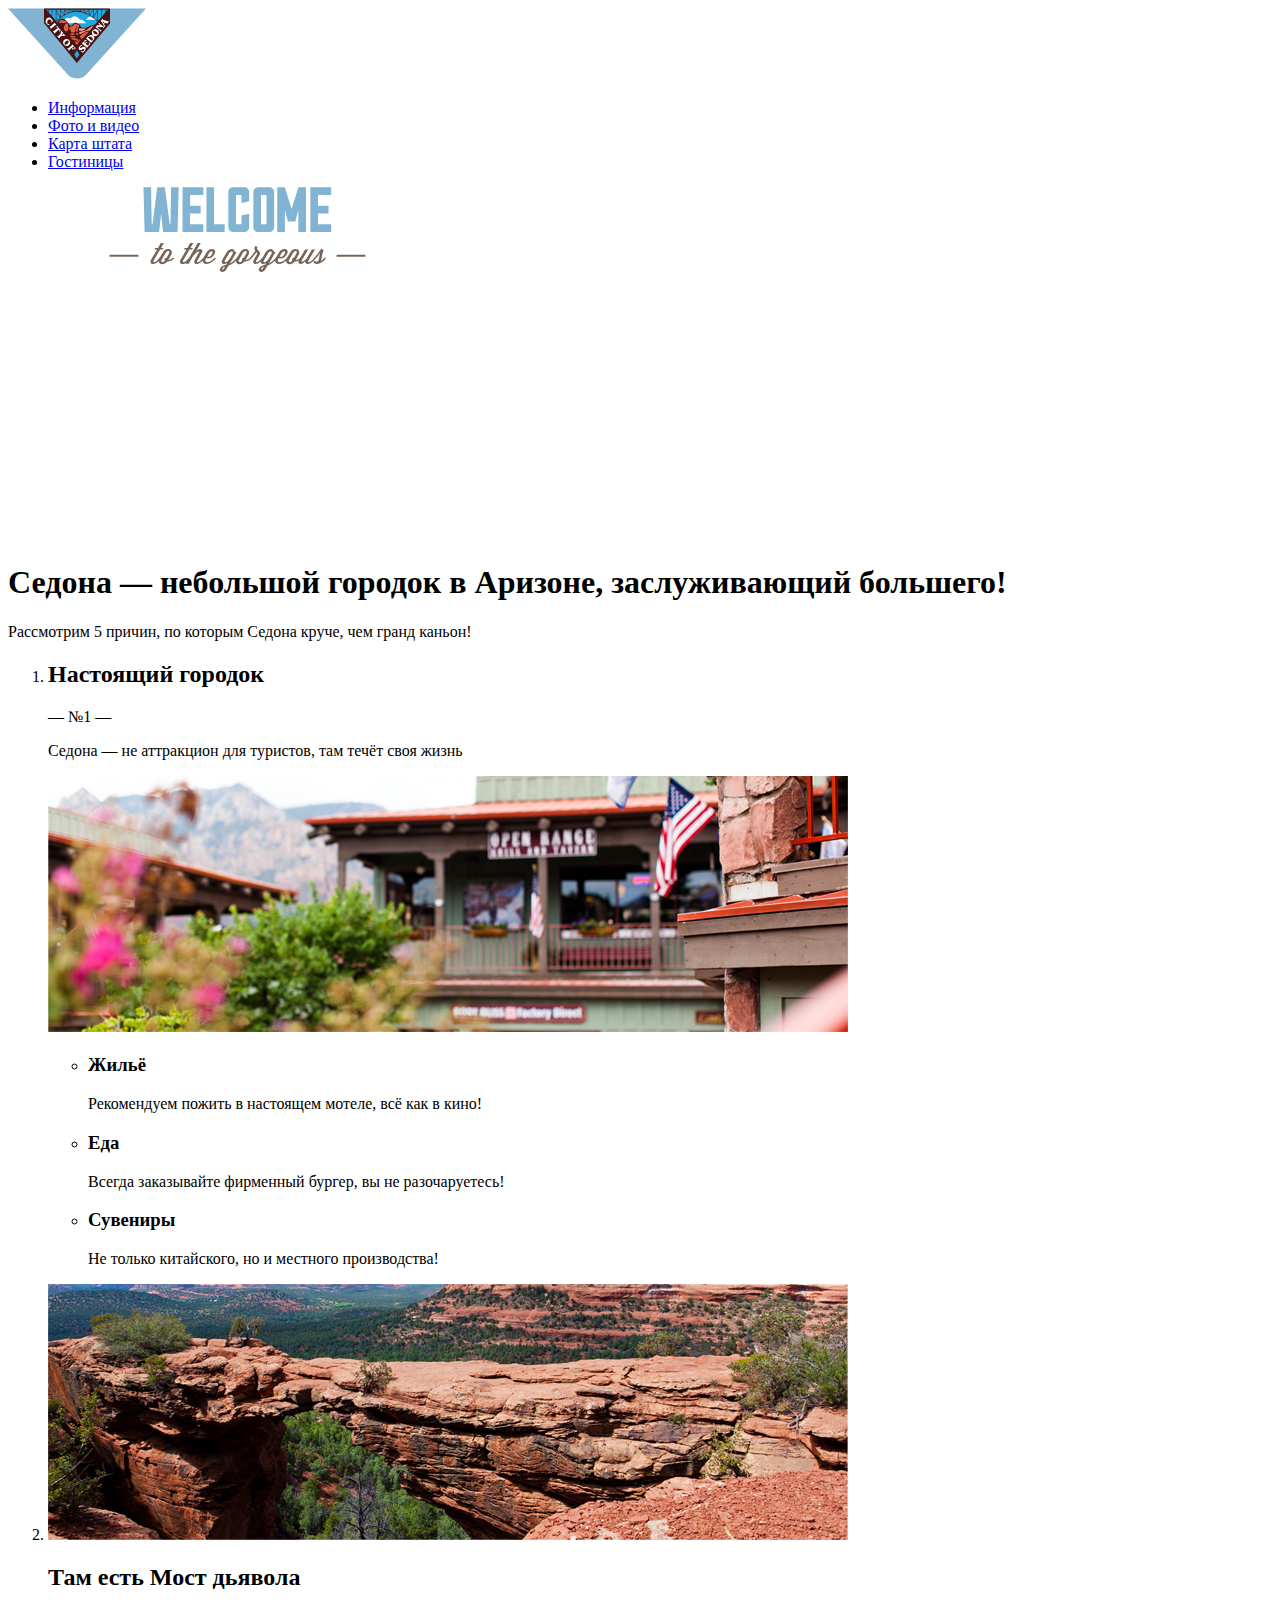
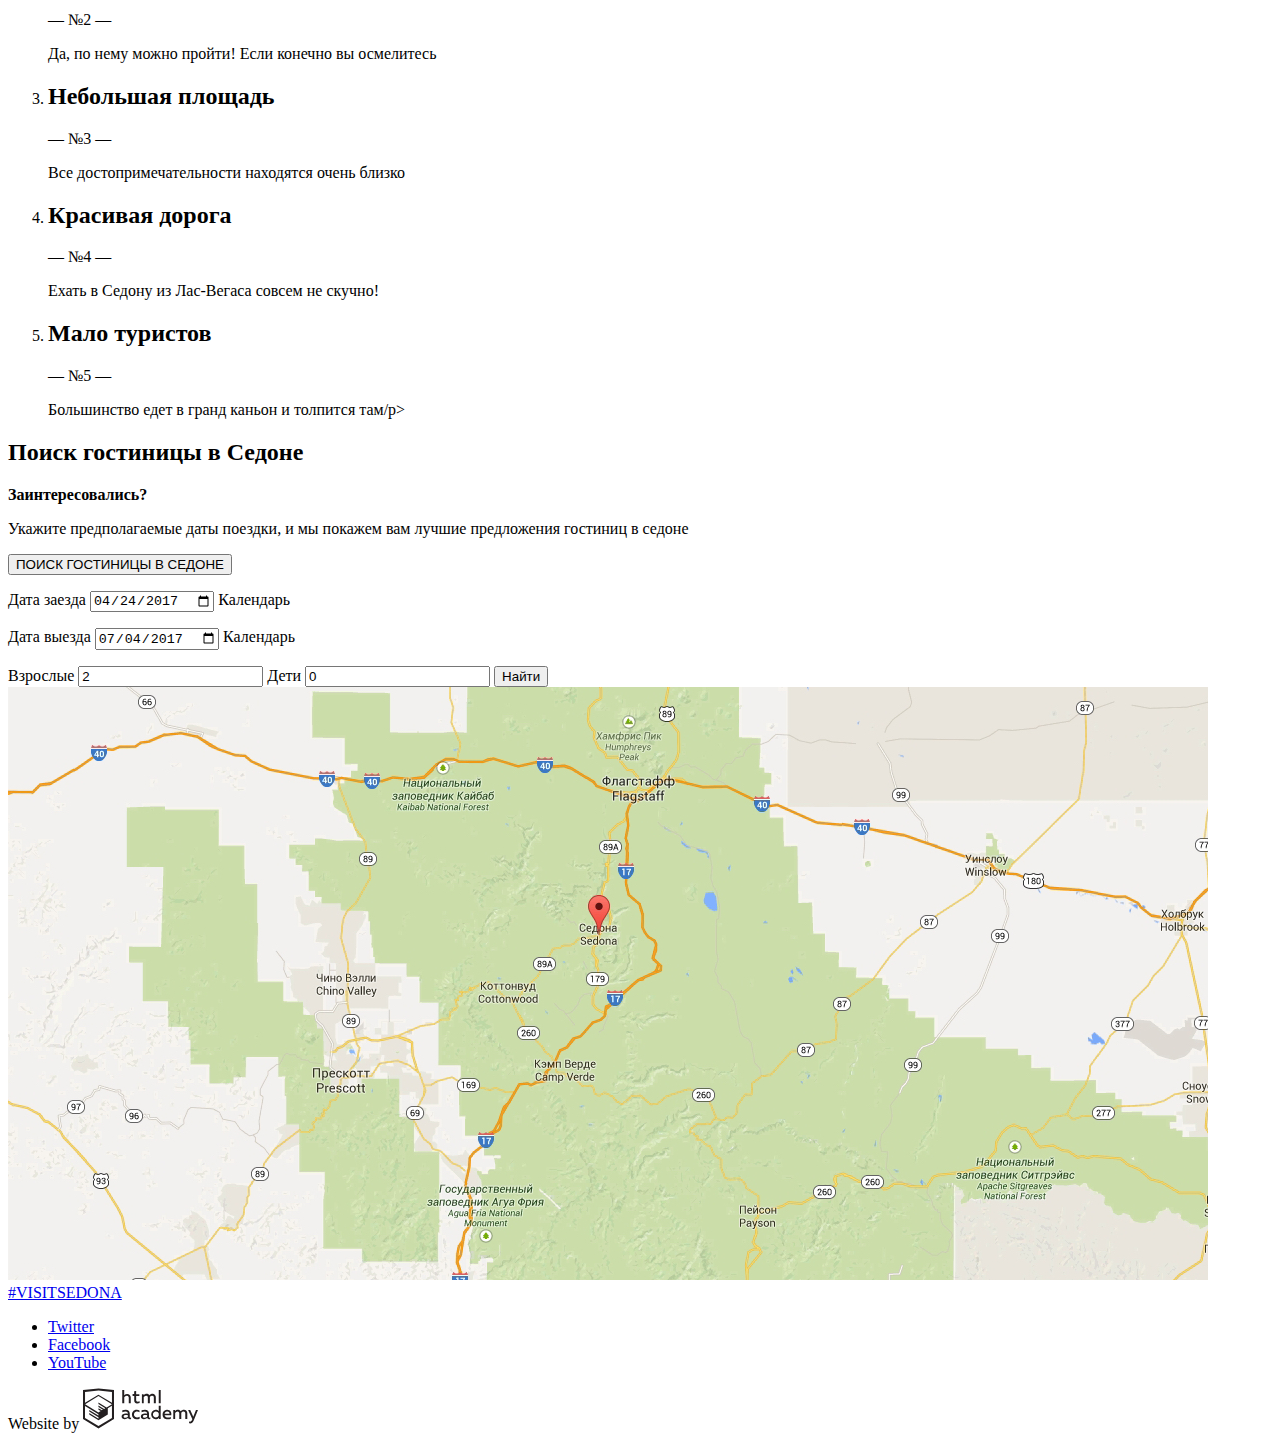
==== index.html @ 93f56f60 "Добавил формы в index и catalog" ====
<!DOCTYPE html>
<html lang="ru">

<head>
  <meta charset="utf-8">
  <title>HTML Academy: Седона</title>
</head>

<body>
  <div class="wrapper">
    <header class="header">
      <nav class="navigation">
        <a class="header-logo">
          <img class="header-logo-image" src="img/logo.svg" width="138" height="71" alt="Логотип Седоны">
        </a>
        <ul class="navigation-list">
          <li class="navigation-item"><a class="navigation-link" href="#">Информация</a></li>
          <li class="navigation-item"><a class="navigation-link" href="#">Фото и видео</a></li>
          <li class="navigation-item"><a class="navigation-link" href="#">Карта штата</a></li>
          <li class="navigation-item"><a class="navigation-link" href="catalog.html">Гостиницы</a></li>
        </ul>
      </nav>
    </header>
    <main class="container">
      <div class="promo">
        <img src="img/promo-welcome.svg" width="458" height="352" alt="Welcome to the gorgeous Sedona">
      </div>
      <section class="intro">
        <h1 class="intro-title">Седона — небольшой городок в Аризоне, заслуживающий большего!</h1>
        <p class="intro-desc">Рассмотрим 5 причин, по которым Седона круче, чем гранд каньон!</p>
        <ol class="reasons-list">
          <li class="reasons-item">
            <div class="reason">
              <h2 class="reason-title">Настоящий городок</h2>
              <span class="reason-number">— №1 —</span>
              <p class="reason-desc">Седона — не аттракцион для туристов, там течёт своя жизнь</p>
            </div>
            <img src="img/reason-1.jpg" width="800" height="256" alt="Изображение красот города">
            <ul class="features-list">
              <li class="features-item">
                <h3 class="feature-title">Жильё</h3>
                <p class="feature-desc">Рекомендуем пожить в настоящем мотеле, всё как в кино!</p>
              </li>
              <li class="features-item">
                <h3 class="feature-title">Еда</h3>
                <p class="feature-desc">Всегда заказывайте фирменный бургер, вы не разочаруетесь!</p>
              </li>
              <li class="features-item">
                <h3 class="feature-title">Сувениры</h3>
                <p class="feature-desc">Не только китайского, но и местного производства!</p>
              </li>
            </ul>
          </li>
          <li class="reasons-item">
            <img src="img/reason-2.jpg" width="800" height="256" alt="Изображение Моста дьявола">
            <div class="reason">
              <h2 class="reason-title">Там есть Мост дьявола</h2>
              <span class="reason-number">— №2 —</span>
              <p class="reason-desc">Да, по нему можно пройти! Если конечно вы осмелитесь</p>
            </div>
          </li>
          <li class="reasons-item reasons-item-bottom">
            <h2 class="reason-title">Небольшая площадь</h2>
            <span class="reason-number">— №3 —</span>
            <p class="reason-desc">Все достопримечательности находятся очень близко</p>
          </li>
          <li class="reasons-item reasons-item-bottom">
            <h2 class="reason-title">Красивая дорога</h2>
            <span class="reason-number">— №4 —</span>
            <p class="reason-desc">Ехать в Седону из Лас-Вегаса совсем не скучно!</p>
          </li>
          <li class="reasons-item reasons-item-bottom">
            <h2 class="reason-title">Мало туристов</h2>
            <span class="reason-number">— №5 —</span>
            <p class="reason-desc">Большинство едет в гранд каньон и толпится там/p>
          </li>
        </ol>
      </section>
      <section class="booking">
        <h2 class="visually-hidden">Поиск гостиницы в Седоне</h2>
        <div class="booking-block">
          <b class="booking-title">Заинтересовались?</b>
          <p class="booking-desc">Укажите предполагаемые даты поездки, и мы покажем вам лучшие предложения гостиниц в седоне</p>
          <button class="booking-btn" type="button">ПОИСК ГОСТИНИЦЫ В СЕДОНЕ</button>
          <form class="booking-form" action="https://echo.htmlacademy.ru" method="GET">
            <p class="booking-form-item">
              <label for="check-in">Дата заезда</label>
              <input type="date" name="check-in" id="check-in" value="2017-04-24">
              <span class="calendar-icon">Календарь</span>
            </p>
            <p class="booking-form-item">
              <label for="check-out">Дата выезда</label>
              <input type="date" name="check-out" id="check-out" value="2017-07-04">
              <span class="calendar-icon">Календарь</span>
            </p>
            <span class="booking-form-item">
              <label for="adults">Взрослые</label>
              <input type="number" name="adults" id="adults" value="2">
            </span>
            <span class="booking-form-item">
              <label for="children">Дети</label>
              <input type="number" name="children" id="children" value="0">
            </span>
            <button class="booking-submit-btn" type="submit" >Найти</button>
          </form>
        </div>
        <div class="map">
          <img src="img/map.jpg" width="1200" height="593" alt="Карта с расположением Седоны">
        </div>
      </section>
    </main>
    <footer class="footer">
      <a class="footer-hashtag" href="#visitsedona">#VISITSEDONA</a>
      <ul class="social-list">
        <li class="social-item"><a class="social-button" href="#">Twitter</a></li>
        <li class="social-item"><a class="social-button" href="#">Facebook</a></li>
        <li class="social-item"><a class="social-button" href="#">YouTube</a></li>
      </ul>
      <p class="footer-copyright">
        Website by
        <a href="https://htmlacademy.ru/intensive/htmlcss">
          <img src="img/html-academy-logo.svg" width="115" height="41" alt="Логотип HTML Academy">
        </a>
      </p>
    </footer>
  </div>
</body>

</html>
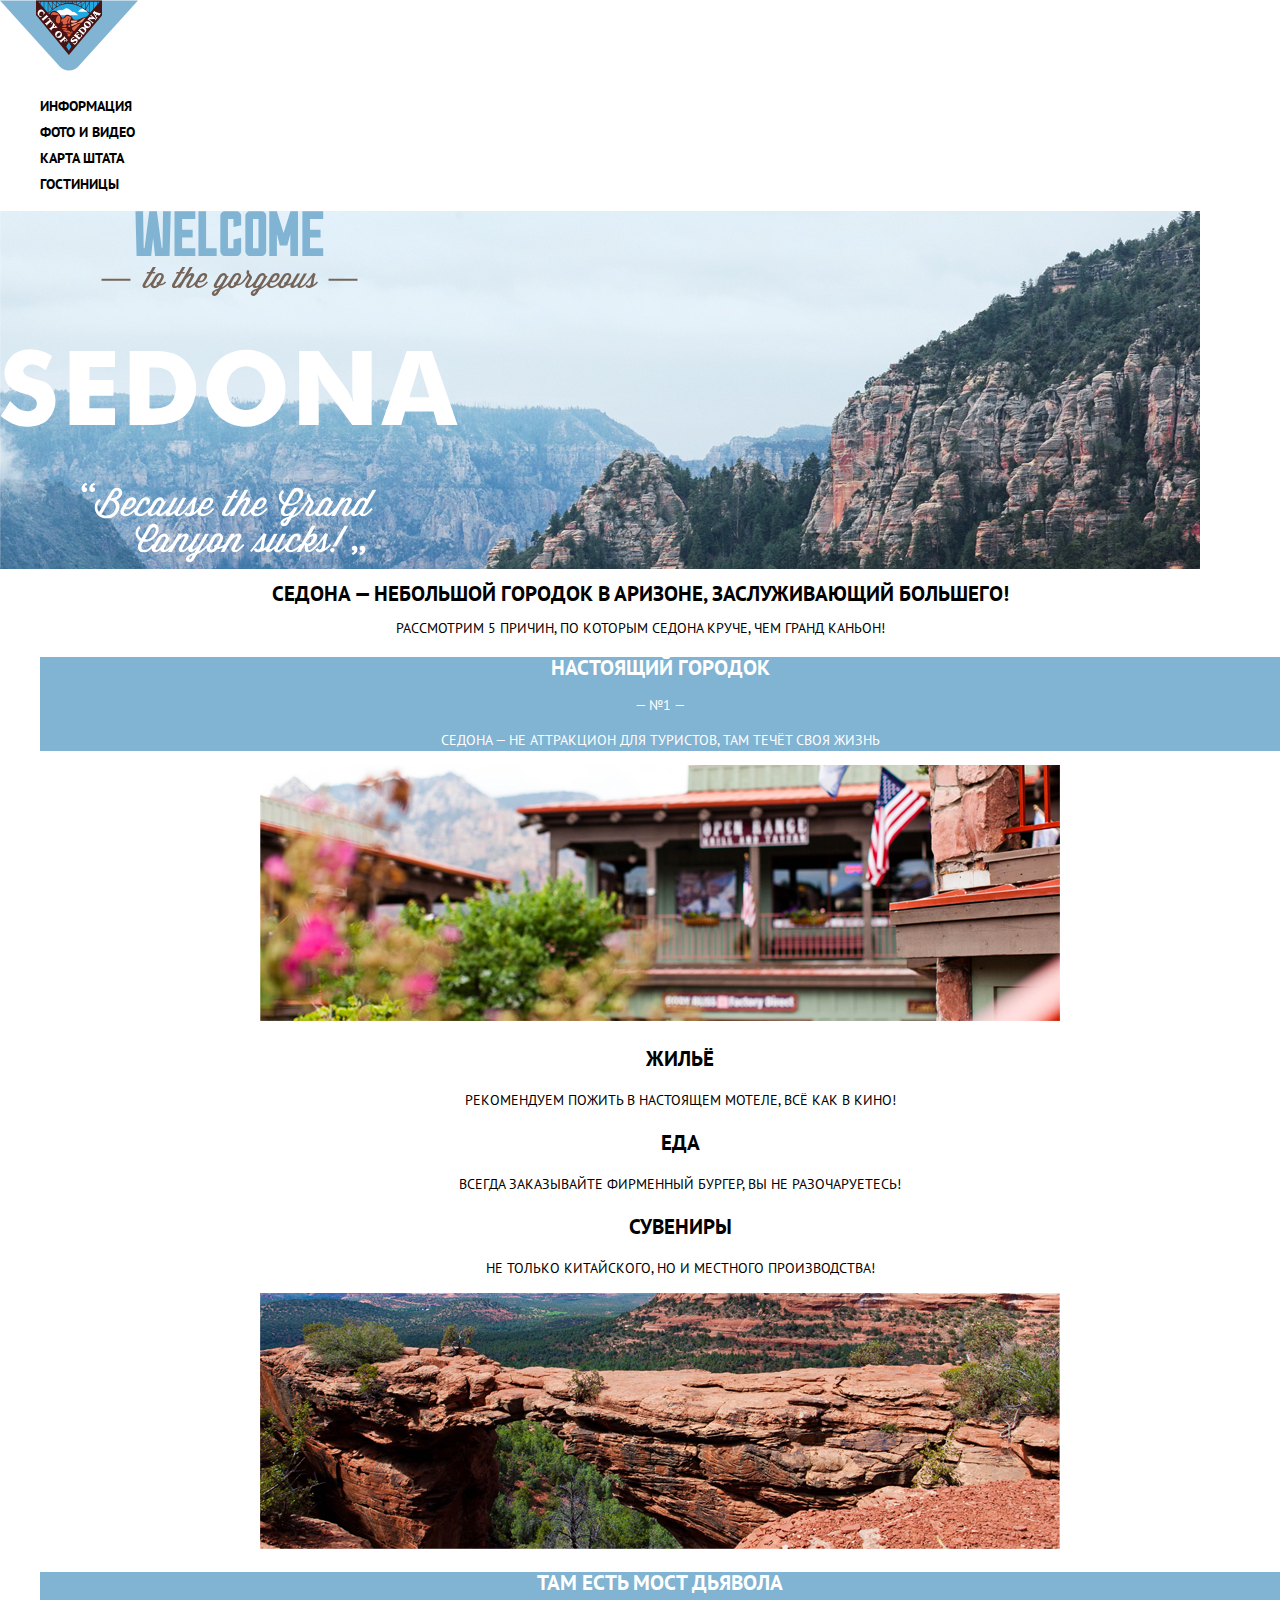
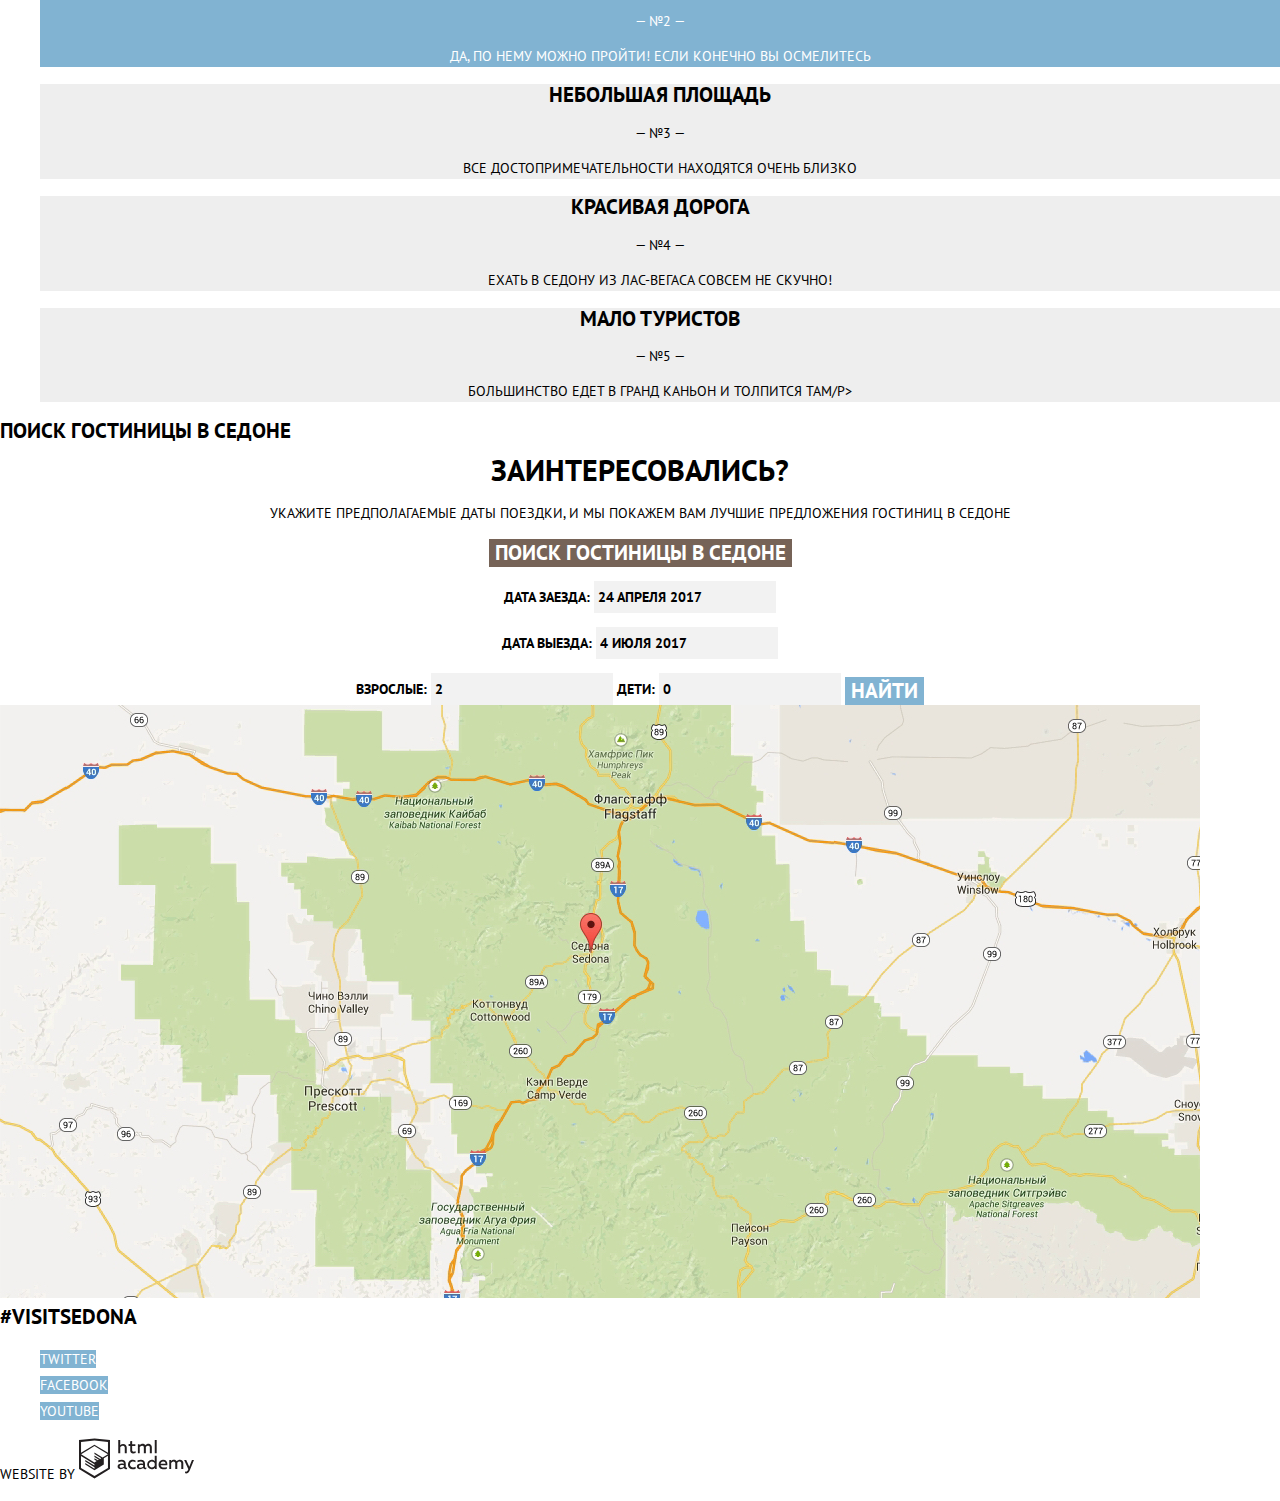
==== commit de234a13: "Выполнил базовую стилизацию и немного подправил разметку." ====
--- a/index.html
+++ b/index.html
@@ -4,6 +4,9 @@
 <head>
   <meta charset="utf-8">
   <title>HTML Academy: Седона</title>
+  <link href="https://fonts.googleapis.com/css?family=PT+Sans:400,700&amp;subset=cyrillic" rel="stylesheet">
+  <link href="css/normalize.css" rel="stylesheet">
+  <link href="css/style.css" rel="stylesheet">
 </head>
 
 <body>
@@ -25,7 +28,7 @@
       <div class="promo">
         <img src="img/promo-welcome.svg" width="458" height="352" alt="Welcome to the gorgeous Sedona">
       </div>
-      <section class="intro">
+      <section class="reasons">
         <h1 class="intro-title">Седона — небольшой городок в Аризоне, заслуживающий большего!</h1>
         <p class="intro-desc">Рассмотрим 5 причин, по которым Седона круче, чем гранд каньон!</p>
         <ol class="reasons-list">
@@ -84,24 +87,22 @@
           <button class="booking-btn" type="button">ПОИСК ГОСТИНИЦЫ В СЕДОНЕ</button>
           <form class="booking-form" action="https://echo.htmlacademy.ru" method="GET">
             <p class="booking-form-item">
-              <label for="check-in">Дата заезда</label>
-              <input type="date" name="check-in" id="check-in" value="2017-04-24">
-              <span class="calendar-icon">Календарь</span>
+              <label for="check-in">Дата заезда:</label>
+              <input type="text" name="check-in" id="check-in" value="24 апреля 2017">
             </p>
             <p class="booking-form-item">
-              <label for="check-out">Дата выезда</label>
-              <input type="date" name="check-out" id="check-out" value="2017-07-04">
-              <span class="calendar-icon">Календарь</span>
+              <label for="check-out">Дата выезда:</label>
+              <input type="text" name="check-out" id="check-out" value="4 июля 2017">
             </p>
             <span class="booking-form-item">
-              <label for="adults">Взрослые</label>
-              <input type="number" name="adults" id="adults" value="2">
+              <label for="adults">Взрослые:</label>
+              <input type="text" name="adults" id="adults" value="2">
             </span>
             <span class="booking-form-item">
-              <label for="children">Дети</label>
-              <input type="number" name="children" id="children" value="0">
+              <label for="children">Дети:</label>
+              <input type="text" name="children" id="children" value="0">
             </span>
-            <button class="booking-submit-btn" type="submit" >Найти</button>
+            <button class="booking-submit-btn" type="submit">Найти</button>
           </form>
         </div>
         <div class="map">
--- a/css/style.css
+++ b/css/style.css
@@ -0,0 +1,339 @@
+body {
+  padding: 0;
+
+  font-family: "PT Sans", Arial, sans-serif;
+  font-size: 14px;
+  line-height: 21px;
+  font-weight: 400;
+  color: #000000;
+  text-transform: uppercase;
+  background-color: #ffffff;
+}
+
+a {
+  text-decoration: none;
+}
+
+.booking-btn,
+.booking-submit-btn {
+  font: inherit;
+
+  font-size: 21px;
+  line-height: 26px;
+  font-weight: 700;
+  text-align: center;
+  color: #ffffff;
+  vertical-align: middle;
+  text-transform: uppercase;
+  border: none;
+}
+
+.booking-btn {
+  background-color: #766357;
+}
+
+.booking-btn:hover,
+.booking-btn:focus {
+  background-color: #604E43;
+}
+
+.booking-btn:active {
+  background-color: #503E33;
+  color: rgba(255, 255, 255, 0.3)
+}
+
+.booking-submit-btn {
+  background-color: #81B3D2;
+}
+
+.booking-submit-btnn:hover,
+.booking-submit-btn:focus {
+  background-color: #669EC0;
+}
+
+.booking-submit-btn:active {
+  background-color: #5496BD;
+  color: rgba(255, 255, 255, 0.3)
+}
+
+.navigation {
+  font-size: 14px;
+  line-height: 26px;
+  font-weight: 700;
+  color: #ffffff;
+}
+
+.navigation-list {
+  list-style: none;
+}
+
+.navigation-link {
+  color: #000000;
+
+}
+
+.navigation-link:hover,
+.navigation-link:focus {
+  color: #81B3D2;
+}
+
+.navigation-link:active {
+  color: rgba(0, 0, 0, 0.3)
+}
+
+.navigation-link-current {
+  color: #766357;
+}
+
+.promo {
+  background-color: #ffffff;
+  background-image: url("../img/promo-bg.jpg");
+  background-repeat: no-repeat;
+}
+
+.reasons {
+  text-align: center;
+}
+
+.intro-title,
+.intro-desc,
+  {
+  line-height: 26px;
+}
+
+.intro-title {
+  font-size: 21px;
+  font-weight: 700;
+}
+
+.reasons-list,
+.features-list {
+  list-style: none;
+}
+
+.reasons-list h2,
+.reasons-list h3 {
+  font-size: 21px;
+  font-weight: 700;
+}
+
+.reason {
+  color: #ffffff;
+  background-color: #81B3D2;
+}
+
+.reasons-item-bottom {
+  background-color: #eeeeee;
+}
+
+.booking-block {
+  text-align: center;
+}
+
+.booking-title {
+  font-size: 30px;
+  line-height: 24px;
+  font-weight: 700;
+}
+
+.booking-desc {
+  line-height: 24px;
+}
+
+.booking-form {
+  font-size: 14px;
+  line-height: 26px;
+  font-weight: 700;
+}
+
+.booking-form-item input {
+  font: inherit;
+
+  text-transform: uppercase;
+  background-color: #F2F2F2;
+  border: 2px solid #F2F2F2;
+}
+
+.booking-form-item input:hover {
+  background-color: #EBEBEB;
+}
+
+.booking-form-item input:focus {
+  background-color: #FFFFFF;
+}
+
+.filters {
+  color: #ffffff;
+  background-color: #86a3c1;
+  background-image: url("../img/filters-bg.png");
+  background-repeat: no-repeat;
+}
+
+.filters fieldset {
+  border: none;
+}
+
+.filters legend {
+  font-size: 16px;
+  line-height: 21px;
+  font-weight: 700;
+  color: #ffffff;
+}
+
+.filters ul {
+  list-style: none;
+}
+
+.filter-input:disabled+label {
+  opacity: 0.5;
+}
+
+.filters-submit-btn {
+  font: inherit;
+
+  font-size: 14px;
+  line-height: 21px;
+  font-weight: 400;
+  text-align: center;
+  color: #ffffff;
+  vertical-align: middle;
+  text-transform: uppercase;
+  border: 2px solid #ffffff;
+  background-color: rgba(134, 163, 193, 0);
+}
+
+.filters-submit-btn:hover,
+.filters-submit-btn:focus {
+  color: #000000;
+  background: #ffffff;
+}
+
+.results {
+  font-size: 12px;
+  line-height: 18px;
+}
+
+.results-title {
+  font-size: 21px;
+  line-height: 26px;
+  font-weight: 700;
+}
+
+.sort-list {
+  list-style: none;
+}
+
+.sort-link {
+  color: rgba(0, 0, 0, 0.3);
+  text-decoration: underline dotted;
+  text-decoration-color: #81B3D2;
+}
+
+.sort-link:hover,
+.sort-link:focus {
+  color: #81B3D2;
+}
+
+.sort-link:active {
+  color: #000000;
+  text-decoration: none;
+}
+
+.sort-link-current {
+  color: #81B3D2;
+  text-decoration: none;
+}
+
+.hotels-list {
+  list-style: none;
+}
+
+.hotel-name a {
+  font-size: 21px;
+  line-height: 26px;
+  font-weight: 700;
+
+  color: #000000;
+}
+
+.hotel-name a:hover,
+.hotel-name a:focus {
+  color: #81B3D2;
+}
+
+.hotel-name a:active {
+  color: rgba(0, 0, 0, 0.3);
+}
+
+.hotel-info-detailed {
+  color: #333333;
+}
+
+.button-more,
+.button-book {
+  font-weight: 700;
+  color: #ffffff;
+}
+
+.button-more {
+  background-color: #81B3D2;
+}
+
+.button-more:hover,
+.button-more:focus {
+  background-color: #669EC0;
+}
+
+.button-more:active {
+  color: rgba(255, 255, 255, 0.3);
+  background-color: #5496BD;
+}
+
+.button-book {
+  background-color: #766357;
+}
+
+.button-book:hover,
+.button-book:focus {
+  background-color: #604E43;
+}
+
+.button-book:active {
+  color: rgba(255, 255, 255, 0.3);
+  background-color: #503E33;
+}
+
+.hotel-ratings-rate {
+  color: #666666;
+  background-color: #f2f2f2;
+}
+
+.footer {
+  background-color: rgba(255, 255, 255, 0.9);
+  line-height: 26px;
+}
+
+.footer-hashtag {
+  color: #000000;
+  font-size: 21px;
+  font-weight: 700;
+}
+
+.social-list {
+  list-style: none;
+}
+
+.social-button {
+  color: #ffffff;
+  background-color: #81B3D2;
+}
+
+.social-button:hover {
+  color: #ffffff;
+  background-color: #669EC0;
+}
+
+.social-button:active {
+  color: rgba(255, 255, 255, 0.3);
+  background-color: #5496BD;
+}
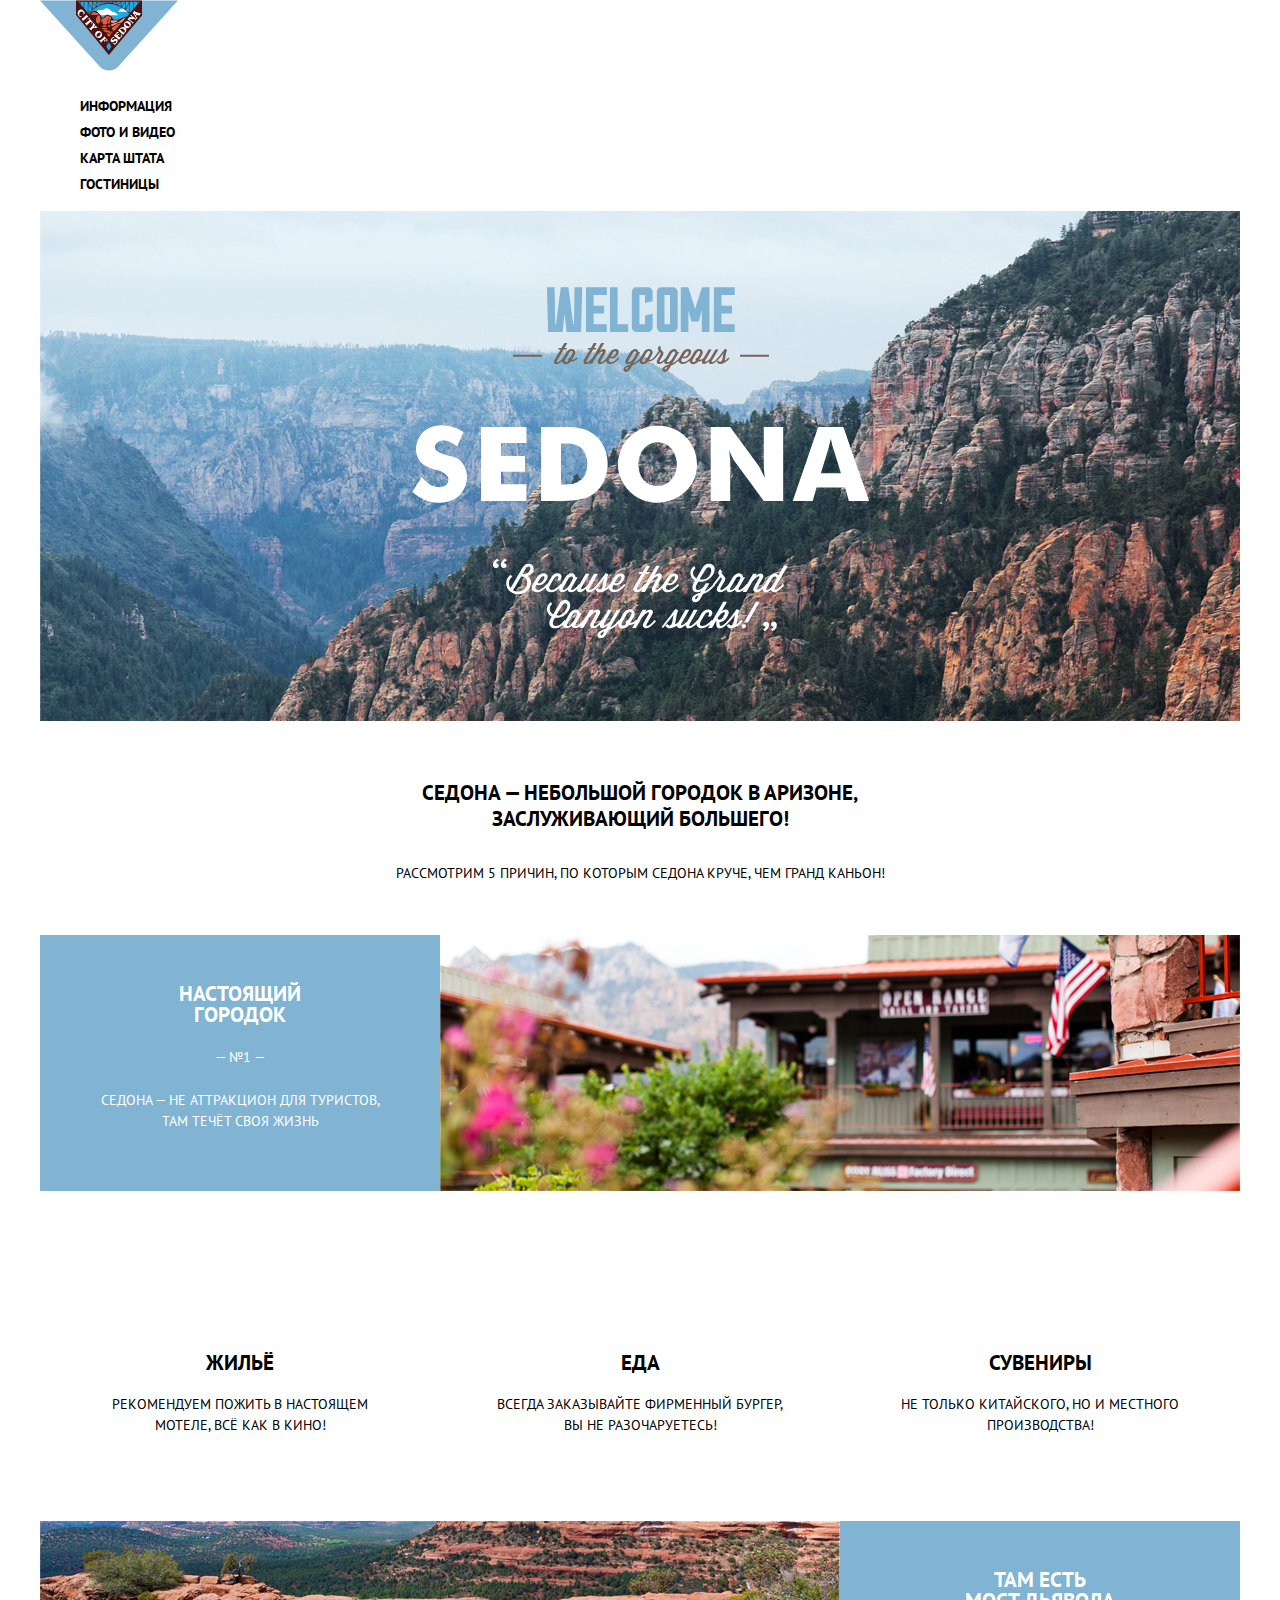
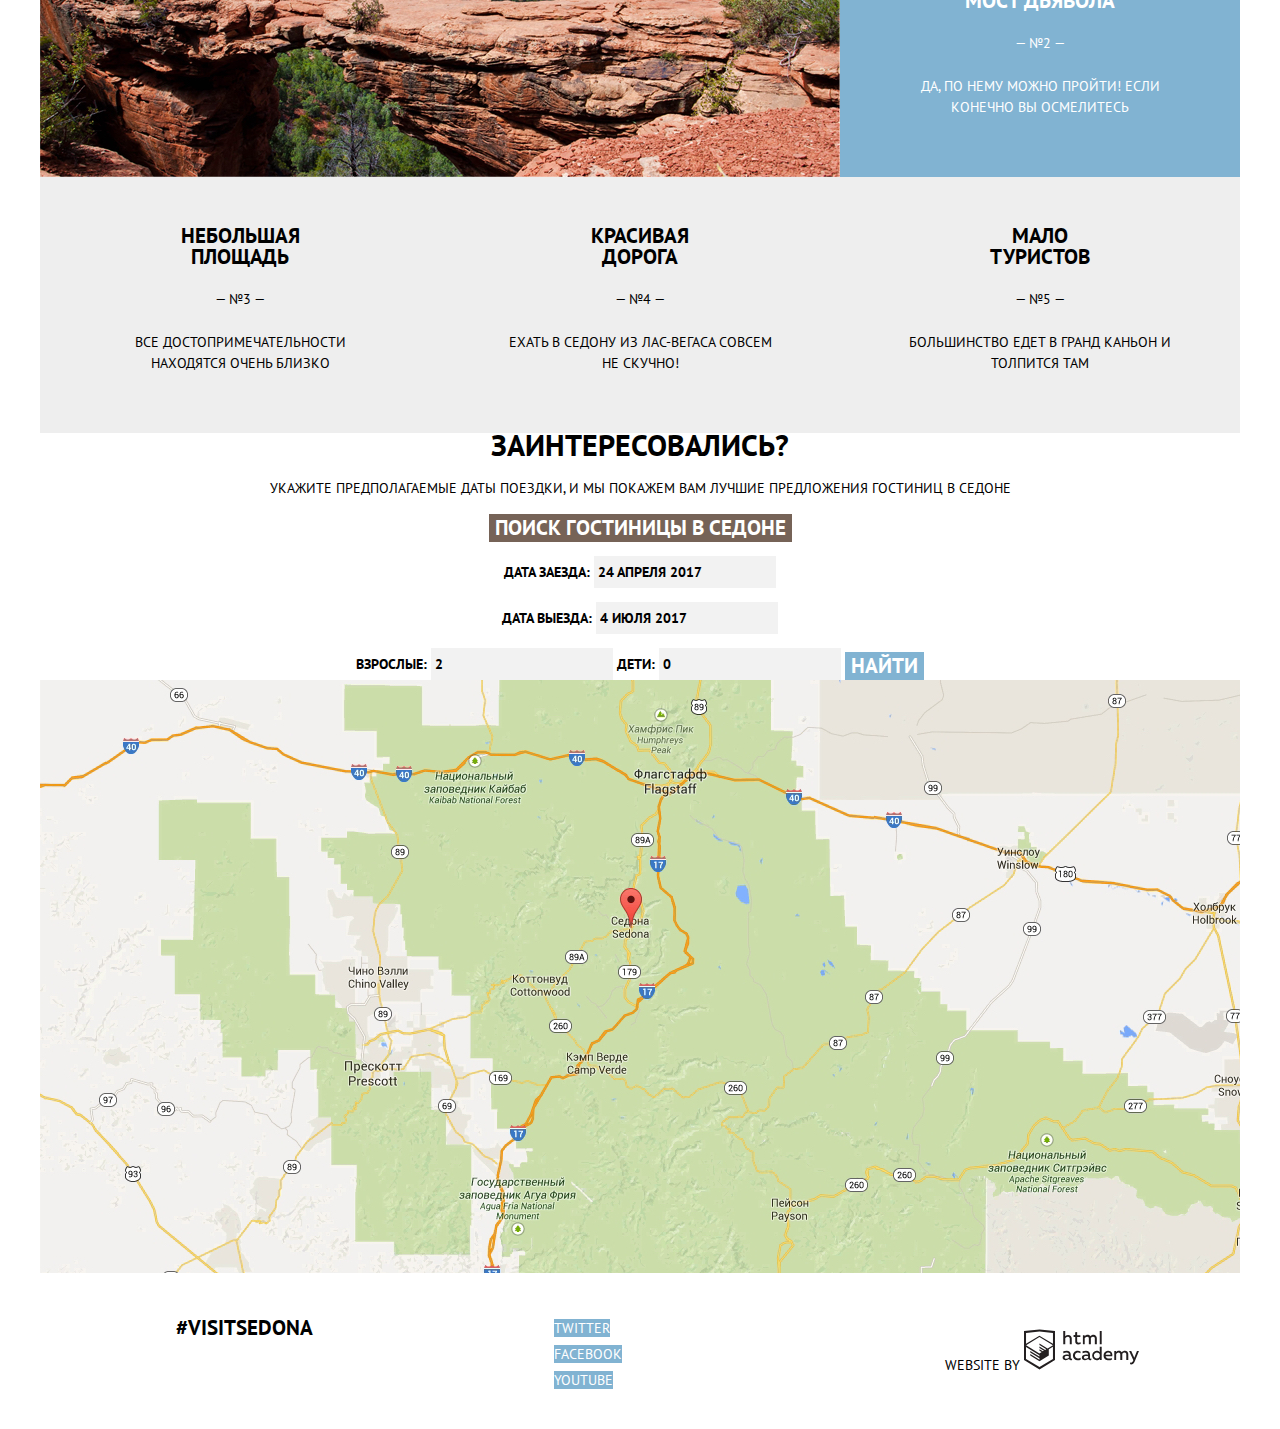
==== commit 27698b97: "Начал построение сетки на флексах." ====
--- a/index.html
+++ b/index.html
@@ -26,15 +26,17 @@
     </header>
     <main class="container">
       <div class="promo">
-        <img src="img/promo-welcome.svg" width="458" height="352" alt="Welcome to the gorgeous Sedona">
+        <img src="img/promo-welcome.svg" width="457" height="352" alt="Welcome to the gorgeous Sedona">
       </div>
       <section class="reasons">
-        <h1 class="intro-title">Седона — небольшой городок в Аризоне, заслуживающий большего!</h1>
-        <p class="intro-desc">Рассмотрим 5 причин, по которым Седона круче, чем гранд каньон!</p>
+        <div class="reasons-intro">
+          <h1 class="intro-title">Седона — небольшой городок в Аризоне, заслуживающий большего!</h1>
+          <p class="intro-desc">Рассмотрим 5 причин, по которым Седона круче, чем гранд каньон!</p>
+        </div>
         <ol class="reasons-list">
           <li class="reasons-item">
             <div class="reason">
-              <h2 class="reason-title">Настоящий городок</h2>
+              <h2 class="reason-title">Настоящий<br> городок</h2>
               <span class="reason-number">— №1 —</span>
               <p class="reason-desc">Седона — не аттракцион для туристов, там течёт своя жизнь</p>
             </div>
@@ -57,25 +59,25 @@
           <li class="reasons-item">
             <img src="img/reason-2.jpg" width="800" height="256" alt="Изображение Моста дьявола">
             <div class="reason">
-              <h2 class="reason-title">Там есть Мост дьявола</h2>
+              <h2 class="reason-title">Там есть<br> Мост дьявола</h2>
               <span class="reason-number">— №2 —</span>
               <p class="reason-desc">Да, по нему можно пройти! Если конечно вы осмелитесь</p>
             </div>
           </li>
           <li class="reasons-item reasons-item-bottom">
-            <h2 class="reason-title">Небольшая площадь</h2>
+            <h2 class="reason-title">Небольшая<br> площадь</h2>
             <span class="reason-number">— №3 —</span>
             <p class="reason-desc">Все достопримечательности находятся очень близко</p>
           </li>
           <li class="reasons-item reasons-item-bottom">
-            <h2 class="reason-title">Красивая дорога</h2>
+            <h2 class="reason-title">Красивая<br> дорога</h2>
             <span class="reason-number">— №4 —</span>
             <p class="reason-desc">Ехать в Седону из Лас-Вегаса совсем не скучно!</p>
           </li>
           <li class="reasons-item reasons-item-bottom">
-            <h2 class="reason-title">Мало туристов</h2>
+            <h2 class="reason-title">Мало<br> туристов</h2>
             <span class="reason-number">— №5 —</span>
-            <p class="reason-desc">Большинство едет в гранд каньон и толпится там/p>
+            <p class="reason-desc">Большинство едет в гранд каньон и толпится там</p>
           </li>
         </ol>
       </section>
@@ -83,7 +85,8 @@
         <h2 class="visually-hidden">Поиск гостиницы в Седоне</h2>
         <div class="booking-block">
           <b class="booking-title">Заинтересовались?</b>
-          <p class="booking-desc">Укажите предполагаемые даты поездки, и мы покажем вам лучшие предложения гостиниц в седоне</p>
+          <p class="booking-desc">Укажите предполагаемые даты поездки, и мы покажем вам лучшие предложения гостиниц в
+            седоне</p>
           <button class="booking-btn" type="button">ПОИСК ГОСТИНИЦЫ В СЕДОНЕ</button>
           <form class="booking-form" action="https://echo.htmlacademy.ru" method="GET">
             <p class="booking-form-item">
--- a/css/style.css
+++ b/css/style.css
@@ -10,6 +10,18 @@
   background-color: #ffffff;
 }
 
+.visually-hidden {
+  position: absolute !important;
+  clip: rect(1px 1px 1px 1px);
+  /* IE6, IE7 */
+  clip: rect(1px, 1px, 1px, 1px);
+  padding: 0 !important;
+  border: 0 !important;
+  height: 1px !important;
+  width: 1px !important;
+  overflow: hidden;
+}
+
 a {
   text-decoration: none;
 }
@@ -54,6 +66,11 @@
 .booking-submit-btn:active {
   background-color: #5496BD;
   color: rgba(255, 255, 255, 0.3)
+}
+
+.wrapper {
+  width: 1200px;
+  margin: 0 auto;
 }
 
 .navigation {
@@ -89,21 +106,44 @@
   background-color: #ffffff;
   background-image: url("../img/promo-bg.jpg");
   background-repeat: no-repeat;
+  background-position: 0 -56px;
+  min-height: 510px;
+  display: flex;
+  justify-content: center;
+  align-items: center;
+}
+
+.promo img {
+  margin-bottom: 7px;
 }
 
 .reasons {
   text-align: center;
+  width: 1200px;
+  display: flex;
+  flex-direction: column;
+  justify-content: center;
+}
+
+.reasons-intro {
+  padding-top: 59px;
+  margin: auto;
+  width: 520px;
+  min-height: 214px;
+  box-sizing: border-box;
 }
 
 .intro-title,
-.intro-desc,
-  {
+.intro-desc {
+  padding: 0;
+  margin: 0;
   line-height: 26px;
 }
 
 .intro-title {
   font-size: 21px;
   font-weight: 700;
+  margin-bottom: 28px;
 }
 
 .reasons-list,
@@ -117,12 +157,62 @@
   font-weight: 700;
 }
 
+.reasons-list {
+  padding: 0;
+  margin: 0;
+  display: flex;
+  flex-wrap: wrap;
+}
+
+.reasons-item {
+  display: flex;
+  flex-wrap: wrap;
+  min-height: 256px;
+}
+
 .reason {
+  box-sizing: border-box;
+  padding: 48px;
+  width: 400px;
   color: #ffffff;
   background-color: #81B3D2;
 }
 
+.reason-title,
+.reason-number,
+.reason-desc {
+  padding: 0;
+  margin: 0;
+}
+
+.reason-title {
+  margin-bottom: 22px;
+}
+
+.reason-number {
+  display: block;
+  margin-bottom: 22px;
+}
+
+.features-list {
+  padding: 0;
+  margin: 0;
+  display: flex;
+  flex-wrap: wrap;
+}
+
+.features-item {
+  box-sizing: border-box;
+  padding: 140px 50px 50px 50px;
+  max-width: 400px;
+  min-height: 330px;
+}
+
 .reasons-item-bottom {
+  box-sizing: border-box;
+  padding: 48px 60px;
+  display: block;
+  width: 400px;
   background-color: #eeeeee;
 }
 
@@ -170,6 +260,10 @@
 }
 
 .filters fieldset {
+  padding: 0;
+  padding-top: 25px;
+  margin: 0;
+  display: block;
   border: none;
 }
 
@@ -180,7 +274,7 @@
   color: #ffffff;
 }
 
-.filters ul {
+.filter-list {
   list-style: none;
 }
 
@@ -309,6 +403,9 @@
 }
 
 .footer {
+  display: flex;
+  padding: 36px 101px 36px 136px;
+  justify-content: space-between;
   background-color: rgba(255, 255, 255, 0.9);
   line-height: 26px;
 }
@@ -320,6 +417,9 @@
 }
 
 .social-list {
+  padding: 0;
+  margin: 0;
+  width: 150px;
   list-style: none;
 }
 
@@ -337,3 +437,95 @@
   color: rgba(255, 255, 255, 0.3);
   background-color: #5496BD;
 }
+
+.container {
+  display: flex;
+  flex-direction: column;
+}
+
+.filter {
+  display: flex;
+  box-sizing: border-box;
+  padding: 27px 72px 0 72px;
+  min-height: 217px;
+}
+
+.filter fieldset {
+  margin-right: 120px;
+}
+
+.filter fieldset:last-of-type {
+  margin-left: auto;
+  margin-right: 0;
+}
+
+.filter-list {
+  list-style: none;
+  margin: 0;
+  padding: 0;
+}
+
+.filter-option label {
+  margin-left: 23px;
+}
+
+.filter-option {
+  margin-bottom: 25px;
+}
+
+.results {
+  display: flex;
+  align-items: baseline;
+  box-sizing: border-box;
+  padding: 24px 72px 0 72px;
+  min-height: 86px;
+}
+
+.results-title {
+  margin-right: 48px;
+}
+
+.sort-list {
+  display: flex;
+}
+
+.sort-item {
+  margin-right: 33px;
+}
+
+.hotels-list {
+  margin: 0;
+  padding: 30px 72px 0 72px;
+  display: flex;
+  flex-direction: column;
+}
+
+.hotels-item {
+  box-sizing: border-box;
+  margin: 0;
+  padding: 0;
+  display: flex;
+  min-height: 150px;
+}
+
+.hotel-image {
+  margin-right: 30px;
+}
+
+.hotel-name {
+  margin-top: -3px;
+  margin-bottom: 6px;
+}
+
+.hotel-info-detailed {
+  margin: 0;
+  padding: 0;
+}
+
+.hotel-type {
+  width: 110px;
+}
+
+.hotel-ratings {
+  margin-left: auto;
+}
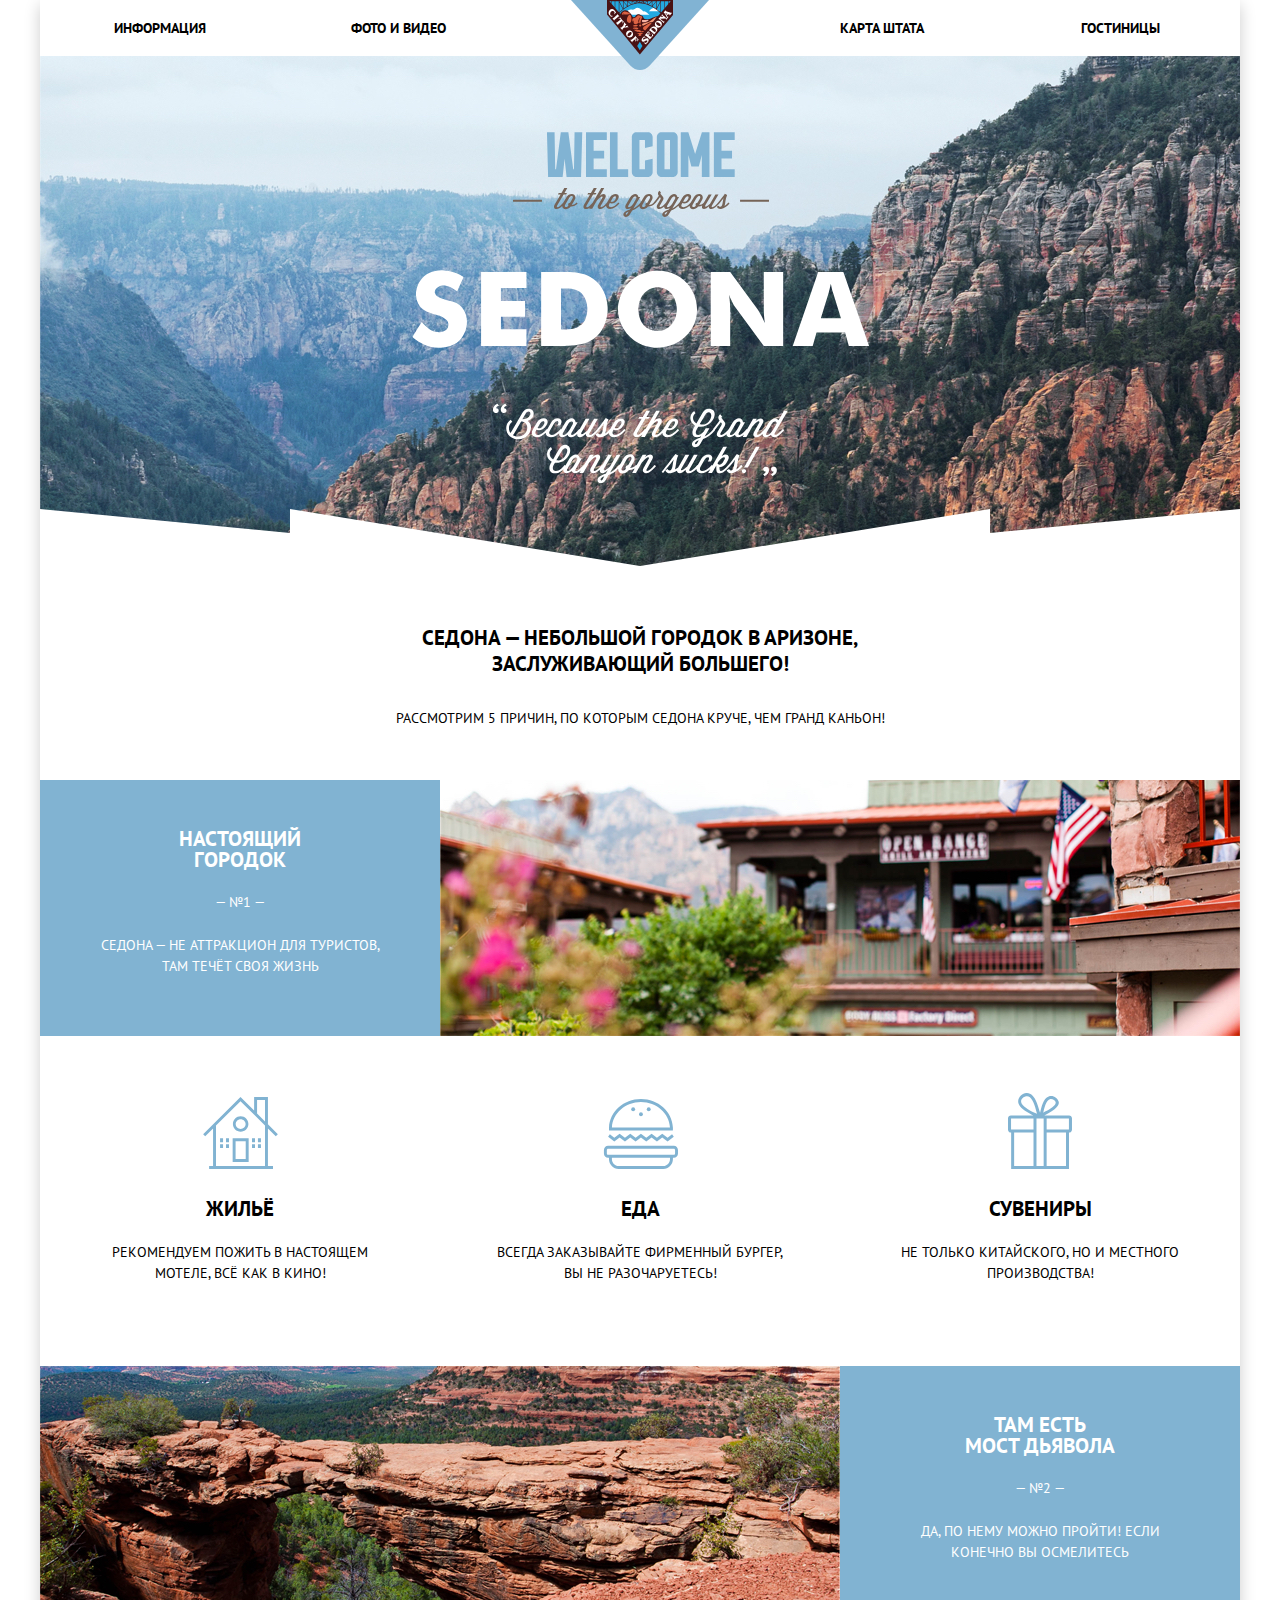
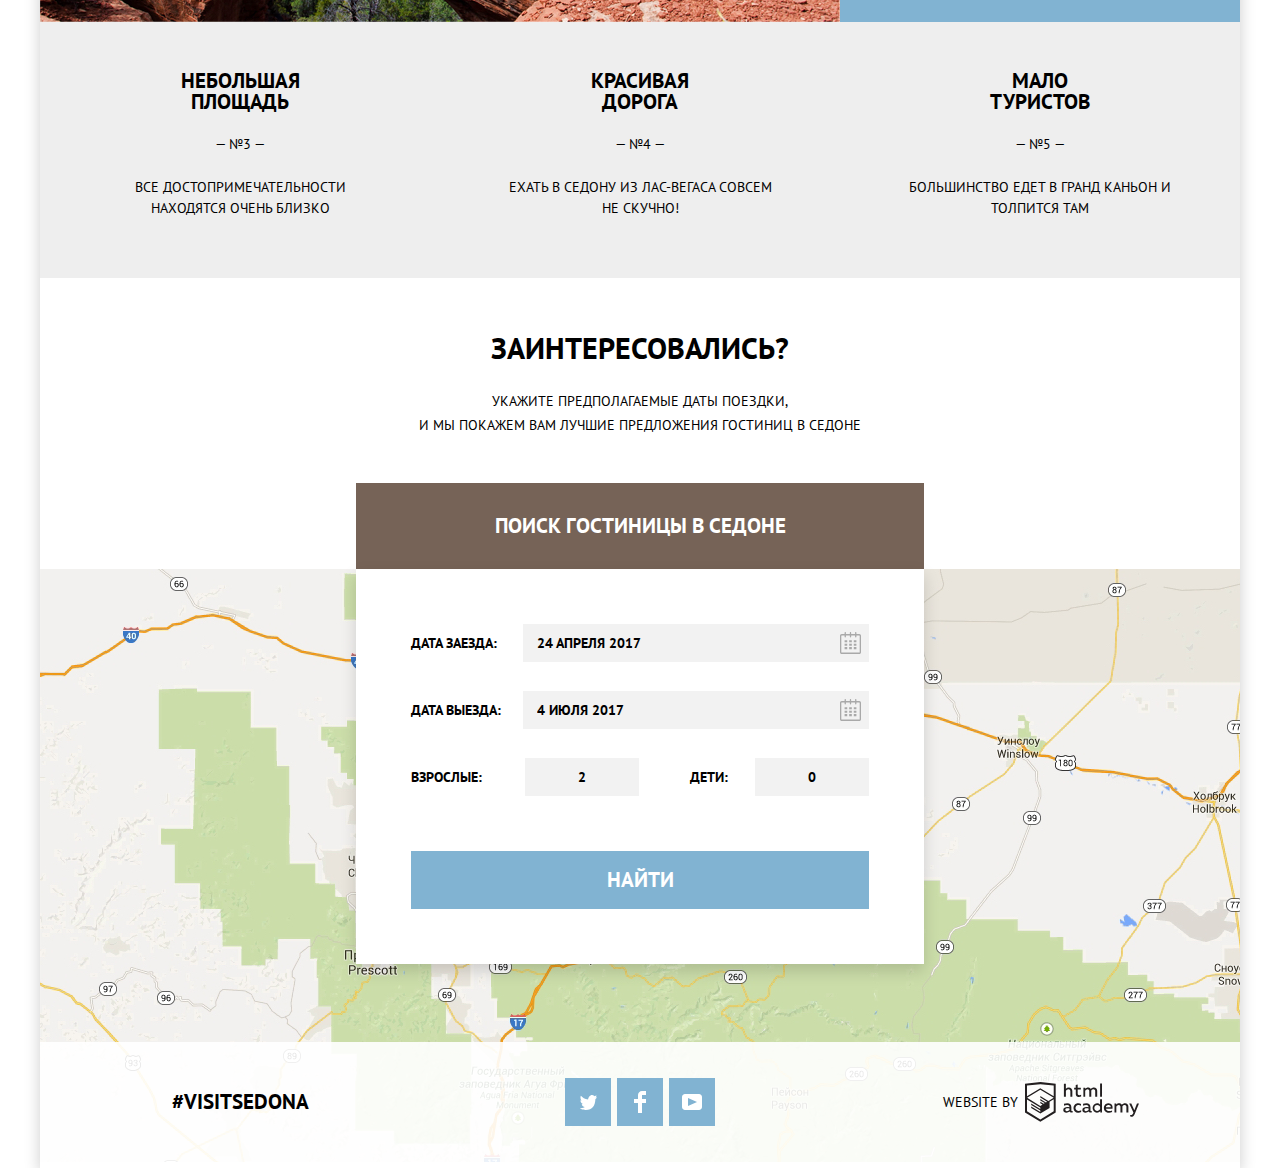
==== commit 716a518e: "Работа с декоративными элементами." ====
--- a/index.html
+++ b/index.html
@@ -85,45 +85,50 @@
         <h2 class="visually-hidden">Поиск гостиницы в Седоне</h2>
         <div class="booking-block">
           <b class="booking-title">Заинтересовались?</b>
-          <p class="booking-desc">Укажите предполагаемые даты поездки, и мы покажем вам лучшие предложения гостиниц в
+          <p class="booking-desc">Укажите предполагаемые даты поездки, <br>и мы покажем вам лучшие предложения гостиниц
+            в
             седоне</p>
           <button class="booking-btn" type="button">ПОИСК ГОСТИНИЦЫ В СЕДОНЕ</button>
-          <form class="booking-form" action="https://echo.htmlacademy.ru" method="GET">
-            <p class="booking-form-item">
-              <label for="check-in">Дата заезда:</label>
-              <input type="text" name="check-in" id="check-in" value="24 апреля 2017">
-            </p>
-            <p class="booking-form-item">
-              <label for="check-out">Дата выезда:</label>
-              <input type="text" name="check-out" id="check-out" value="4 июля 2017">
-            </p>
-            <span class="booking-form-item">
-              <label for="adults">Взрослые:</label>
-              <input type="text" name="adults" id="adults" value="2">
-            </span>
-            <span class="booking-form-item">
-              <label for="children">Дети:</label>
-              <input type="text" name="children" id="children" value="0">
-            </span>
-            <button class="booking-submit-btn" type="submit">Найти</button>
-          </form>
+          <div class="booking-form-wrapper">
+            <form class="booking-form" action="https://echo.htmlacademy.ru" method="GET">
+              <p class="booking-form-item">
+                <label for="check-in">Дата заезда:</label>
+                <input type="text" name="check-in" id="check-in" value="24 апреля 2017">
+              </p>
+              <p class="booking-form-item">
+                <label for="check-out">Дата выезда:</label>
+                <input type="text" name="check-out" id="check-out" value="4 июля 2017">
+              </p>
+              <p class="booking-form-item small-item">
+                <label for="adults">Взрослые:</label>
+                <input type="text" name="adults" id="adults" value="2">
+              </p>
+              <p class="booking-form-item small-item">
+                <label for="children">Дети:</label>
+                <input type="text" name="children" id="children" value="0">
+              </p>
+              <button class="booking-submit-btn" type="submit">Найти</button>
+            </form>
+          </div>
         </div>
         <div class="map">
           <img src="img/map.jpg" width="1200" height="593" alt="Карта с расположением Седоны">
         </div>
       </section>
     </main>
-    <footer class="footer">
-      <a class="footer-hashtag" href="#visitsedona">#VISITSEDONA</a>
+    <footer class="footer index-footer">
+      <p class="footer-hashtag">#VISITSEDONA</p>
       <ul class="social-list">
-        <li class="social-item"><a class="social-button" href="#">Twitter</a></li>
-        <li class="social-item"><a class="social-button" href="#">Facebook</a></li>
-        <li class="social-item"><a class="social-button" href="#">YouTube</a></li>
+        <li class="social-item"><a class="social-button twitter" href="#"><span class="visually-hidden">Twitter</span></a></li>
+        <li class="social-item"><a class="social-button facebook" href="#"><span class="visually-hidden">Facebook</span></a></li>
+        <li class="social-item"><a class="social-button youtube" href="#"><span class="visually-hidden">YouTube</span></a></li>
       </ul>
       <p class="footer-copyright">
         Website by
         <a href="https://htmlacademy.ru/intensive/htmlcss">
-          <img src="img/html-academy-logo.svg" width="115" height="41" alt="Логотип HTML Academy">
+          <svg height="40" viewBox="0 0 114 40" width="114" xmlns="http://www.w3.org/2000/svg">
+            <path d="m47.0655963 30.0594737c.1974105-.0080069.3927431-.0443265.5802753-.1078948v1.435c-.3976605.1538028-.8198225.2306354-1.2449542.226579-.7527399.0637424-1.4614718-.3702623-1.7619266-1.0789474-.9353662.7757732-2.1087472 1.1884995-3.312844 1.1652632-1.5931193 0-3.0701835-.8955263-3.0701835-2.7513158 0-2.2981579 2.1100917-3.0102632 3.9142202-3.0102632.7699746.0125757 1.5368502.102927 2.2894495.2697369v-.3236842c0-1.0789474-.8018348-1.9097369-2.3105504-1.9097369-1.0905611.002204-2.1686413.2374048-3.1651376.6905263v-1.8342105c1.0838696-.3795775 2.2200112-.5799017 3.3655963-.593421 2.4899082 0 4.0197248 1.208421 4.0197248 3.9381579v3.2368421c-.0146577.1546644.0317057.3089087.1287847.4284479s.2368294.1944678.3881877.208131h.1793578zm-6.7944954-1.2192105c.026882.3887386.2049695.7502492.4944442 1.0037017.2894747.2534526.6661923.3777074 1.0459228.3449825h.116055c.9543708.001679 1.8698155-.3867789 2.5426606-1.0789474v-1.5321053c-.6282024-.1365102-1.2675553-.2123698-1.909633-.2265789-1.0550459 0-2.2788991.3560526-2.2788991 1.4889474zm13.040367-6.5923685c.9480864-.0232589 1.8847714.2152856 2.7114679.6905264v1.8557894c-.7163321-.4952859-1.5619195-.7584688-2.4266055-.7552631-1.0763929-.0664701-2.1000343.4830418-2.6578754 1.4268026s-.5578411 2.126055 0 3.0698158 1.5814825 1.4932727 2.6578754 1.4268026c.8981338-.0032302 1.7805895-.2409118 2.5637614-.6905263v1.845c-.9124313.4283187-1.9082255.6386308-2.9119266.615-2.443153.1602165-4.5524341-1.7314385-4.716055-4.2294737 0-.1510526 0-.2985088 0-.4423684-.0398154-1.2363659.4025943-2.4382078 1.2297801-3.3407979.8271859-.9025902 1.9712933-1.4318885 3.1803116-1.4713074h.4009175zm12.8399082 7.811579c.1974105-.0080069.3927431-.0443265.5802753-.1078948v1.435c-.3976605.1538028-.8198225.2306354-1.2449542.226579-.7527399.0637424-1.4614717-.3702623-1.7619266-1.0789474-.9353662.7757732-2.1087472 1.1884995-3.312844 1.1652632-1.5931193 0-3.0701835-.8955263-3.0701835-2.7513158 0-2.2981579 2.1100918-3.0102632 3.9142202-3.0102632.7699747.0125757 1.5368502.102927 2.2894495.2697369v-.3236842c0-1.0789474-.8018348-1.9097369-2.3105504-1.9097369-1.0905611.002204-2.1686413.2374048-3.1651376.6905263v-1.8342105c1.0838697-.3795775 2.2200113-.5799017 3.3655963-.593421 2.4899083 0 4.0197248 1.208421 4.0197248 3.9381579v3.2368421c-.0146577.1546644.0317057.3089087.1287847.4284479.0970791.1195392.2368294.1944678.3881877.208131h.1793578zm-6.7944954-1.2192105c.0267739.3907822.2063399.7540629.498161 1.0078318.2918212.2537689.6712954.3766318 1.0527565.3408524h.116055c.9543708.001679 1.8698155-.3867789 2.5426606-1.0789474v-1.5321053c-.6282025-.1365102-1.2675554-.2123698-1.9096331-.2265789-1.1183486 0-2.278899.3560526-2.278899 1.4889474zm17.6614679-10.5197369v13.1631579h-1.7408257v-1.4242105c-.794755 1.0758093-2.0475417 1.6943042-3.3655963 1.6615789-2.4368543-.1683016-4.3294025-2.2388423-4.3294025-4.7365789s1.8925482-4.5682773 4.3294025-4.736579c1.207562-.0426974 2.3698509.4723712 3.1651376 1.4026316v-5.33zm-4.7793578 5.6321053c-1.6082126 0-2.9119266 1.3332489-2.9119266 2.9778947 0 1.6446459 1.303714 2.9778948 2.9119266 2.9778948 1.2283353.0211949 2.3466029-.7212926 2.827523-1.8773685v-2.1578947c-.4923052-1.1349219-1.5923475-1.8665709-2.8064221-1.866579zm11.1096331-1.7047369c3.4922018 0 4.7055045 2.891579 4.1357798 5.4918421h-6.5623854c.2215597 1.6184211 1.7619267 2.276579 3.3655964 2.276579.9632877.0032961 1.9150518-.2142275 2.7853211-.636579v1.7263158c-.9993324.4360258-2.0790689.6458233-3.1651376.615-2.6692661 0-5.0114679-1.5321052-5.0114679-4.7689473-.0601472-1.2018741.3519074-2.3784832 1.144486-3.2680444.7925787-.8895612 1.8999363-1.4182845 3.0756975-1.4685346h.2321101zm.0949541 1.661579c-1.3219795-.0990753-2.4732104.9141845-2.5743119 2.2657895v.0647368h4.9059633c.0522895-.6349072-.1724645-1.260991-.614037-1.710486-.4415724-.449495-1.0548183-.6764464-1.6754126-.6200403zm6.0454128 7.5526316v-8.9660527h1.7408257v1.0789474c.7478378-.8553382 1.8112007-1.3521242 2.9330275-1.3702632 1.1322858-.0719908 2.2083713.5115885 2.7853211 1.5105264.7925703-.8817741 1.8995432-1.3991719 3.0701839-1.435.933319-.0475554 1.841001.320789 2.488493 1.0098498s.971265 1.6312307.887653 2.5830449v5.6105263h-2.004587v-5.5565789c.047198-.4537606-.084326-.9080537-.36548-1.2623962-.281154-.3543424-.688769-.5795326-1.1326849-.6257617h-.2743119c-.8662164.0551714-1.6648865.4970918-2.183945 1.208421v6.2363158h-2.0045871v-5.5565789c.0439326-.4571294-.0932274-.9131827-.3807704-1.2660512-.2875429-.3528685-.701449-.5730754-1.1490461-.6113173h-.2110092c-.9414297.0846958-1.7965999.5951761-2.3316514 1.3918421v6.0744737h-1.8252293zm22.4830272-8.9876316h2.004588l-4.12523 10.2068421c-.949541 2.3413158-2.205046 3.0857895-3.534404 3.0857895-.391283-.0039412-.780775-.0546359-1.16055-.1510527v-1.6939473c.290858.0890515.593192.132701.896789.1294736.949541 0 1.666972-.6905263 2.183945-2.05l.179358-.4531578-4.220184-9.0631579h2.110092l3.017431 6.7865789zm-71.1100914-19.84184212v5.13578947c.7511898-.78202535 1.7766962-1.22482614 2.8486239-1.23.9717674-.05934584 1.9223963.30652653 2.6147775 1.00635989.6923812.69983337 1.0612421 1.66765275 1.0145803 2.66206116v5.556579h-1.9729358v-5.2976316c.0561541-.51682004-.0915628-1.03520133-.4104147-1.4402638-.3188518-.40506248-.7825055-.66335298-1.2882092-.71763096h-.3165137c-1.0062064.0618892-1.9197097.6216028-2.4477065 1.49973684v5.95578952h-2.0045871v-13.13078952h2.0045871zm11.8270642.91710526v3.23684211h3.1651376v1.72631579h-3.1651376v4.11078946c0 1.1868421.527523 1.5752632 1.6669725 1.5752632.6112385.0000659 1.216713-.1208413 1.7830275-.3560527v1.7263158c-.751495.2566795-1.539376.3842838-2.3316514.3776316-.8045305.1036282-1.61185-.1693654-2.197386-.7430419-.5855361-.5736765-.8868206-1.3868332-.8200451-2.2132739v-4.49921051h-1.6458716v-1.75868421h1.5825688v-2.71894737zm5.6972477 12.20289476v-8.99842107h1.7513762v1.07894736c.7434829-.85661049 1.8027214-1.35716676 2.922477-1.38105263 1.1022715-.07111638 2.1544617.47931287 2.7431193 1.435.7925702-.88177403 1.8995432-1.39917182 3.0701835-1.435.9403539-.03749165 1.8498971.34648267 2.490559 1.05141861s.9486635 1.66065589.8433859 2.61700243v5.6213158h-2.0045871v-5.5565789c.0471975-.45376064-.0843264-.90805374-.3654806-1.26239618-.2811541-.35434243-.6887685-.57953264-1.1326845-.62576176h-.2426606c-.8662164.05517144-1.6648865.4970918-2.1839449 1.20842106v6.23631578h-2.0045872v-5.5565789c.0471975-.45376064-.0843264-.90805374-.3654806-1.26239618-.2811541-.35434243-.6887685-.57953264-1.1326845-.62576176h-.2426606c-.9414296.0846958-1.7965999.59517604-2.3316514 1.39184211v6.07447373h-1.8146789zm16.7013762-13.13078949h1.9307339v13.10921049h-1.9307339zm-59.5678899-1.56447369h-.1688074l-15.3509174 1.66157895v28.77552633l15.3509174 9.3436842 15.3509175-9.3436842v-28.77552633zm13.1880734 29.23947368-13.3568808 8.1352632-13.34633024-8.1136842v-11.8036843l13.28302754 8.0921053v1.4242105l-9.10504589-5.5026315v1.413421l9.15779819 5.6213158v1.4997368l-9.14724773-5.5673684v1.456579l9.15779813 5.6213158 9.2316514-5.6536843v-6.1068421l4.1146789-2.4923684v11.9978948zm0-13.5192105-3.6715597 2.1578947-1.6880734 1.0789474-8.0394495-4.9307895v1.4134211l6.8472477 4.2294736-.1477064.0971053-1.0550459.5826316-5.6655963-3.4526316v1.4457895l4.4733945 2.7189474-1.0550459.7228947-3.3761468-2.05v1.413421l2.2155963 1.3378948-2.2472477 1.3594737-13.18807336-8.0381579 13.19862386-8.13526319zm0-1.4242105-13.4201835-8.08131584-13.27247709 8.08131584v-10.78947373l13.34633029-1.435 13.3463303 1.435z"
+              fill="#231f20" transform="translate(0 -1)" /></svg>
         </a>
       </p>
     </footer>
--- a/css/style.css
+++ b/css/style.css
@@ -1,148 +1,213 @@
 body {
-  padding: 0;
-
-  font-family: "PT Sans", Arial, sans-serif;
+  font-family: 'PT Sans', Arial, sans-serif;
   font-size: 14px;
+  font-weight: 400;
   line-height: 21px;
-  font-weight: 400;
-  color: #000000;
+
+  padding: 0;
+
   text-transform: uppercase;
-  background-color: #ffffff;
-}
-
-.visually-hidden {
-  position: absolute !important;
-  clip: rect(1px 1px 1px 1px);
-  /* IE6, IE7 */
-  clip: rect(1px, 1px, 1px, 1px);
-  padding: 0 !important;
-  border: 0 !important;
-  height: 1px !important;
-  width: 1px !important;
+
+  color: #000;
+  background-color: #fff;
+}
+
+.visually-hidden:not(:focus):not(:active) {
+  position: absolute;
+
   overflow: hidden;
+  clip: rect(0 0 0 0);
+
+  width: 1px;
+  height: 1px;
+  margin: -1px;
+  padding: 0;
+
+  white-space: nowrap;
+
+  border: 0;
+
+  clip-path: inset(100%);
 }
 
 a {
   text-decoration: none;
+}
+
+img {
+  max-width: 100%;
+  height: auto;
 }
 
 .booking-btn,
 .booking-submit-btn {
   font: inherit;
-
   font-size: 21px;
+  font-weight: 700;
   line-height: 26px;
-  font-weight: 700;
+
   text-align: center;
-  color: #ffffff;
   vertical-align: middle;
   text-transform: uppercase;
+
+  color: #fff;
   border: none;
 }
 
 .booking-btn {
+  width: 568px;
+  height: 86px;
+
   background-color: #766357;
 }
 
 .booking-btn:hover,
 .booking-btn:focus {
-  background-color: #604E43;
+  background-color: #604e43;
 }
 
 .booking-btn:active {
-  background-color: #503E33;
-  color: rgba(255, 255, 255, 0.3)
-}
-
-.booking-submit-btn {
-  background-color: #81B3D2;
-}
-
-.booking-submit-btnn:hover,
-.booking-submit-btn:focus {
-  background-color: #669EC0;
-}
-
-.booking-submit-btn:active {
-  background-color: #5496BD;
-  color: rgba(255, 255, 255, 0.3)
+  color: rgba(255, 255, 255, .3);
+  background-color: #503e33;
+  ;
 }
 
 .wrapper {
+  position: relative;
+
   width: 1200px;
   margin: 0 auto;
+
+  box-shadow: 0 5px 15px 0 rgba(0, 1, 1, .20);
 }
 
 .navigation {
   font-size: 14px;
+  font-weight: 700;
   line-height: 26px;
-  font-weight: 700;
-  color: #ffffff;
+
+  position: relative;
+
+  color: #fff;
+}
+
+.header-logo {
+  position: absolute;
+  z-index: 100;
+  left: 50%;
+
+  width: 138px;
+  margin-left: -69px;
 }
 
 .navigation-list {
+  display: flex;
+  flex-wrap: wrap;
+  justify-content: space-between;
+
+  margin: 0;
+  padding: 0;
+
   list-style: none;
 }
 
+.navigation-item {
+  display: flex;
+  align-items: center;
+  justify-content: center;
+
+  width: 239px;
+  height: 56px;
+}
+
+.navigation-item:nth-child(3) {
+  margin-left: auto;
+}
+
 .navigation-link {
-  color: #000000;
-
+  color: #000;
 }
 
 .navigation-link:hover,
 .navigation-link:focus {
-  color: #81B3D2;
+  color: #81b3d2;
 }
 
 .navigation-link:active {
-  color: rgba(0, 0, 0, 0.3)
+  color: rgba(0, 0, 0, .3);
 }
 
 .navigation-link-current {
   color: #766357;
 }
 
+.container {
+  display: flex;
+  flex-direction: column;
+}
+
 .promo {
-  background-color: #ffffff;
-  background-image: url("../img/promo-bg.jpg");
+  position: relative;
+
+  display: flex;
+  align-items: center;
+  justify-content: center;
+
+  min-height: 510px;
+
+  background-color: #f2f2f2;
+  background-image: url('../img/promo-bg.jpg');
   background-repeat: no-repeat;
   background-position: 0 -56px;
-  min-height: 510px;
-  display: flex;
-  justify-content: center;
-  align-items: center;
 }
 
 .promo img {
   margin-bottom: 7px;
 }
 
+.promo::after {
+  position: absolute;
+  bottom: 0;
+
+  width: 1200px;
+  height: 57px;
+
+  content: '';
+
+  background-image: url('../img/promo-bg-bottom.svg');
+  background-repeat: no-repeat;
+}
+
 .reasons {
-  text-align: center;
-  width: 1200px;
   display: flex;
   flex-direction: column;
   justify-content: center;
+
+  width: 1200px;
+
+  text-align: center;
 }
 
 .reasons-intro {
-  padding-top: 59px;
-  margin: auto;
+  box-sizing: border-box;
   width: 520px;
   min-height: 214px;
-  box-sizing: border-box;
+  margin: auto;
+  padding-top: 59px;
 }
 
 .intro-title,
 .intro-desc {
-  padding: 0;
-  margin: 0;
   line-height: 26px;
+
+  margin: 0;
+  padding: 0;
 }
 
 .intro-title {
   font-size: 21px;
   font-weight: 700;
+
   margin-bottom: 28px;
 }
 
@@ -158,31 +223,34 @@
 }
 
 .reasons-list {
-  padding: 0;
-  margin: 0;
   display: flex;
   flex-wrap: wrap;
+
+  margin: 0;
+  padding: 0;
 }
 
 .reasons-item {
   display: flex;
   flex-wrap: wrap;
+
   min-height: 256px;
 }
 
 .reason {
   box-sizing: border-box;
+  width: 400px;
   padding: 48px;
-  width: 400px;
-  color: #ffffff;
-  background-color: #81B3D2;
+
+  color: #fff;
+  background-color: #81b3d2;
 }
 
 .reason-title,
 .reason-number,
 .reason-desc {
-  padding: 0;
-  margin: 0;
+  margin: 0;
+  padding: 0;
 }
 
 .reason-title {
@@ -191,325 +259,395 @@
 
 .reason-number {
   display: block;
+
   margin-bottom: 22px;
 }
 
 .features-list {
-  padding: 0;
-  margin: 0;
   display: flex;
   flex-wrap: wrap;
+
+  margin: 0;
+  padding: 0;
 }
 
 .features-item {
   box-sizing: border-box;
-  padding: 140px 50px 50px 50px;
   max-width: 400px;
   min-height: 330px;
+  padding: 56px 50px 50px 50px;
+}
+
+.feature-title,
+.feature-desc {
+  margin: 0;
+  padding: 0;
+}
+
+.feature-title {
+  position: relative;
+
+  margin-bottom: 23px;
+  padding-top: 106px;
+}
+
+.feature-title::before {
+  position: absolute;
+  bottom: 50px;
+  left: 50%;
+
+  content: '';
+
+  background-repeat: no-repeat;
+}
+
+.features-item:nth-of-type(1) .feature-title::before {
+  width: 75px;
+  height: 72px;
+  margin-left: -37px;
+
+  background-image: url('../img/feature-icon-house.svg');
+}
+
+.features-item:nth-of-type(2) .feature-title::before {
+  width: 75px;
+  height: 70px;
+  margin-left: -37px;
+
+  background-image: url('../img/feature-icon-food.svg');
+}
+
+.features-item:nth-of-type(3) .feature-title::before {
+  width: 64px;
+  height: 76px;
+  margin-left: -32px;
+
+  background-image: url('../img/feature-icon-present.svg');
 }
 
 .reasons-item-bottom {
-  box-sizing: border-box;
+  display: block;
+
+  box-sizing: border-box;
+  width: 400px;
   padding: 48px 60px;
-  display: block;
-  width: 400px;
-  background-color: #eeeeee;
+
+  background-color: #eee;
 }
 
 .booking-block {
+  position: relative;
+
+  padding: 58px 316px 0 316px;
+
   text-align: center;
 }
 
 .booking-title {
   font-size: 30px;
+  font-weight: 700;
   line-height: 24px;
-  font-weight: 700;
+
+  display: block;
+
+  margin-bottom: 29px;
 }
 
 .booking-desc {
   line-height: 24px;
+
+  margin: 0;
+  margin-bottom: 46px;
+  padding: 0;
+}
+
+.booking-form-wrapper {
+  position: absolute;
+  left: 50%;
+
+  box-sizing: border-box;
+  width: 568px;
+  min-height: 395px;
+  margin-left: -284px;
+  padding: 55px;
+
+  background-color: #fff;
+  box-shadow: 0 7px 15px 0 rgba(0, 1, 1, .15);
 }
 
 .booking-form {
   font-size: 14px;
+  font-weight: 700;
   line-height: 26px;
-  font-weight: 700;
+
+  display: flex;
+  flex-wrap: wrap;
+  justify-content: space-between;
+
+  text-align: left;
+}
+
+.booking-form-item {
+  position: relative;
+
+  margin: 0;
+  margin-bottom: 29px;
+}
+
+.booking-form-item label {
+  display: inline-block;
+
+  width: 108px;
 }
 
 .booking-form-item input {
   font: inherit;
 
+  display: inline-block;
+
+  box-sizing: border-box;
+  width: 346px;
+  height: 38px;
+  padding: 6px 12px 6px 12px;
+
   text-transform: uppercase;
-  background-color: #F2F2F2;
-  border: 2px solid #F2F2F2;
+
+  border: 2px solid #f2f2f2;
+  background-color: #f2f2f2;
+}
+
+.booking-form-item:not(.small-item)::after {
+  position: absolute;
+  top: 8px;
+  right: 8px;
+
+  display: block;
+
+  width: 21px;
+  height: 23px;
+
+  content: '';
+
+  background-image: url('../img/calendar-icon.svg');
+  background-repeat: no-repeat;
 }
 
 .booking-form-item input:hover {
-  background-color: #EBEBEB;
+  background-color: #ebebeb;
 }
 
 .booking-form-item input:focus {
-  background-color: #FFFFFF;
+  background-color: #fff;
+}
+
+.small-item {
+  margin-bottom: 55px;
+}
+
+.small-item label {
+  width: 110px;
+}
+
+.small-item:last-of-type label {
+  width: 61px;
+}
+
+.small-item input {
+  width: 114px;
+
+  text-align: center;
+}
+
+.booking-submit-btn {
+  width: 458px;
+  height: 58px;
+
+  background-color: #81b3d2;
+}
+
+.booking-submit-btn:hover,
+.booking-submit-btn:focus {
+  background-color: #669ec0;
+}
+
+.booking-submit-btn:active {
+  color: rgba(255, 255, 255, .3);
+  background-color: #5496bd;
 }
 
 .filters {
-  color: #ffffff;
+  color: #fff;
   background-color: #86a3c1;
-  background-image: url("../img/filters-bg.png");
+  background-image: url('../img/filters-bg.png');
   background-repeat: no-repeat;
 }
 
-.filters fieldset {
+.filter fieldset {
+  display: block;
+
+  margin: 0;
+  margin-right: 120px;
   padding: 0;
   padding-top: 25px;
-  margin: 0;
-  display: block;
+
   border: none;
 }
 
-.filters legend {
+.filter legend {
   font-size: 16px;
+  font-weight: 700;
   line-height: 21px;
-  font-weight: 700;
-  color: #ffffff;
+
+  color: #fff;
+}
+
+.filter {
+  display: flex;
+
+  box-sizing: border-box;
+  min-height: 217px;
+  padding: 27px 72px 0 72px;
+}
+
+.filter fieldset:last-of-type {
+  margin-right: 0;
+  margin-left: auto;
 }
 
 .filter-list {
+  margin: 0;
+  padding: 0;
+
   list-style: none;
 }
 
+.filter-option label {
+  margin-left: 23px;
+}
+
+.filter-option {
+  margin-bottom: 25px;
+}
+
 .filter-input:disabled+label {
-  opacity: 0.5;
+  opacity: .5;
 }
 
 .filters-submit-btn {
   font: inherit;
-
   font-size: 14px;
+  font-weight: 400;
   line-height: 21px;
-  font-weight: 400;
+
   text-align: center;
-  color: #ffffff;
   vertical-align: middle;
   text-transform: uppercase;
-  border: 2px solid #ffffff;
+
+  color: #fff;
+  border: 2px solid #fff;
   background-color: rgba(134, 163, 193, 0);
 }
 
 .filters-submit-btn:hover,
 .filters-submit-btn:focus {
-  color: #000000;
-  background: #ffffff;
+  color: #000;
+  background: #fff;
 }
 
 .results {
   font-size: 12px;
   line-height: 18px;
+
+  display: flex;
+  align-items: baseline;
+
+  box-sizing: border-box;
+  min-height: 86px;
+  padding: 24px 72px 0 72px;
+
+  border-bottom: 1px solid #e5e5e5;
 }
 
 .results-title {
   font-size: 21px;
+  font-weight: 700;
   line-height: 26px;
-  font-weight: 700;
+
+  margin-right: 48px;
 }
 
 .sort-list {
+  display: flex;
+
   list-style: none;
 }
 
+.sort-item {
+  margin-right: 33px;
+}
+
 .sort-link {
-  color: rgba(0, 0, 0, 0.3);
   text-decoration: underline dotted;
-  text-decoration-color: #81B3D2;
+
+  color: rgba(0, 0, 0, .3);
+
+  text-decoration-color: #81b3d2;
 }
 
 .sort-link:hover,
 .sort-link:focus {
-  color: #81B3D2;
+  color: #81b3d2;
 }
 
 .sort-link:active {
-  color: #000000;
   text-decoration: none;
+
+  color: #000;
 }
 
 .sort-link-current {
-  color: #81B3D2;
   text-decoration: none;
+
+  color: #81b3d2;
+}
+
+.hotel-ratings-rate {
+  color: #666;
+  background-color: #f2f2f2;
 }
 
 .hotels-list {
+  display: flex;
+  flex-direction: column;
+
+  margin: 0;
+  padding: 0;
+
   list-style: none;
 }
 
-.hotel-name a {
-  font-size: 21px;
-  line-height: 26px;
-  font-weight: 700;
-
-  color: #000000;
-}
-
-.hotel-name a:hover,
-.hotel-name a:focus {
-  color: #81B3D2;
-}
-
-.hotel-name a:active {
-  color: rgba(0, 0, 0, 0.3);
+.hotels-item {
+  display: flex;
+
+  box-sizing: border-box;
+  min-height: 150px;
+  margin: 0;
+  padding: 30px 72px;
+
+  border-bottom: 1px solid #e5e5e5;
+}
+
+.hotel-image {
+  width: 135px;
+  height: 90px;
+  margin-right: 30px;
 }
 
 .hotel-info-detailed {
-  color: #333333;
-}
-
-.button-more,
-.button-book {
-  font-weight: 700;
-  color: #ffffff;
-}
-
-.button-more {
-  background-color: #81B3D2;
-}
-
-.button-more:hover,
-.button-more:focus {
-  background-color: #669EC0;
-}
-
-.button-more:active {
-  color: rgba(255, 255, 255, 0.3);
-  background-color: #5496BD;
-}
-
-.button-book {
-  background-color: #766357;
-}
-
-.button-book:hover,
-.button-book:focus {
-  background-color: #604E43;
-}
-
-.button-book:active {
-  color: rgba(255, 255, 255, 0.3);
-  background-color: #503E33;
-}
-
-.hotel-ratings-rate {
-  color: #666666;
-  background-color: #f2f2f2;
-}
-
-.footer {
-  display: flex;
-  padding: 36px 101px 36px 136px;
-  justify-content: space-between;
-  background-color: rgba(255, 255, 255, 0.9);
-  line-height: 26px;
-}
-
-.footer-hashtag {
-  color: #000000;
-  font-size: 21px;
-  font-weight: 700;
-}
-
-.social-list {
-  padding: 0;
-  margin: 0;
-  width: 150px;
-  list-style: none;
-}
-
-.social-button {
-  color: #ffffff;
-  background-color: #81B3D2;
-}
-
-.social-button:hover {
-  color: #ffffff;
-  background-color: #669EC0;
-}
-
-.social-button:active {
-  color: rgba(255, 255, 255, 0.3);
-  background-color: #5496BD;
-}
-
-.container {
-  display: flex;
-  flex-direction: column;
-}
-
-.filter {
-  display: flex;
-  box-sizing: border-box;
-  padding: 27px 72px 0 72px;
-  min-height: 217px;
-}
-
-.filter fieldset {
-  margin-right: 120px;
-}
-
-.filter fieldset:last-of-type {
-  margin-left: auto;
-  margin-right: 0;
-}
-
-.filter-list {
-  list-style: none;
-  margin: 0;
-  padding: 0;
-}
-
-.filter-option label {
-  margin-left: 23px;
-}
-
-.filter-option {
-  margin-bottom: 25px;
-}
-
-.results {
-  display: flex;
-  align-items: baseline;
-  box-sizing: border-box;
-  padding: 24px 72px 0 72px;
-  min-height: 86px;
-}
-
-.results-title {
-  margin-right: 48px;
-}
-
-.sort-list {
-  display: flex;
-}
-
-.sort-item {
-  margin-right: 33px;
-}
-
-.hotels-list {
-  margin: 0;
-  padding: 30px 72px 0 72px;
-  display: flex;
-  flex-direction: column;
-}
-
-.hotels-item {
-  box-sizing: border-box;
-  margin: 0;
-  padding: 0;
-  display: flex;
-  min-height: 150px;
-}
-
-.hotel-image {
-  margin-right: 30px;
+  margin: 0;
+  padding: 0;
+
+  color: #333;
 }
 
 .hotel-name {
@@ -517,15 +655,192 @@
   margin-bottom: 6px;
 }
 
-.hotel-info-detailed {
-  margin: 0;
-  padding: 0;
+.hotel-name a {
+  font-size: 21px;
+  font-weight: 700;
+  line-height: 26px;
+
+  color: #000;
+}
+
+.hotel-name a:hover,
+.hotel-name a:focus {
+  color: #81b3d2;
+}
+
+.hotel-name a:active {
+  color: rgba(0, 0, 0, .3);
 }
 
 .hotel-type {
+  display: inline-block;
+  margin-bottom: 16px;
   width: 110px;
+}
+
+.hotel-info-buttons {
+  margin: 0;
+}
+
+.button-more,
+.button-book {
+  font-weight: 700;
+  padding: 5px 17px;
+
+  color: #fff;
+}
+
+.button-more {
+  background-color: #81b3d2;
+  margin-right: 2px;
+}
+
+.button-more:hover,
+.button-more:focus {
+  background-color: #669ec0;
+}
+
+.button-more:active {
+  color: rgba(255, 255, 255, .3);
+  background-color: #5496bd;
+}
+
+.button-book {
+  background-color: #766357;
+}
+
+.button-book:hover,
+.button-book:focus {
+  background-color: #604e43;
+}
+
+.button-book:active {
+  color: rgba(255, 255, 255, .3);
+  background-color: #503e33;
 }
 
 .hotel-ratings {
   margin-left: auto;
 }
+
+.footer {
+  line-height: 26px;
+
+  display: flex;
+  align-items: center;
+  justify-content: center;
+
+  padding: 36px 101px;
+
+  background-color: rgba(255, 255, 255, .9);
+}
+
+.index-footer {
+  position: absolute;
+  bottom: 6px;
+
+  box-sizing: border-box;
+  width: 1200px;
+}
+
+.footer-hashtag {
+  font-size: 21px;
+  font-weight: 700;
+
+  box-sizing: border-box;
+  width: 200px;
+  margin: 0;
+  padding-left: 31px;
+
+  color: #000;
+}
+
+.social-list {
+  display: flex;
+  flex-wrap: wrap;
+  justify-content: space-between;
+
+  width: 150px;
+  margin: auto;
+  padding: 0;
+
+  list-style: none;
+}
+
+.social-button {
+  position: relative;
+
+  display: flex;
+  align-items: center;
+  justify-content: center;
+
+  width: 46px;
+  height: 48px;
+
+  color: #fff;
+  background-color: #81b3d2;
+}
+
+.social-button::after {
+  position: absolute;
+
+  content: '';
+}
+
+.social-button.twitter::after {
+  width: 17px;
+  height: 15px;
+
+  background-image: url('../img/twitter-icon.svg');
+}
+
+.social-button.facebook::after {
+  width: 12px;
+  height: 22px;
+
+  background-image: url('../img/facebook-icon.svg');
+}
+
+.social-button.youtube::after {
+  width: 20px;
+  height: 16px;
+
+  background-image: url('../img/youtube-icon.svg');
+}
+
+.social-button:active::after {
+  opacity: .3;
+}
+
+.social-button:hover {
+  color: #fff;
+  background-color: #669ec0;
+}
+
+.social-button:active {
+  color: rgba(255, 255, 255, .3);
+  background-color: #5496bd;
+}
+
+.footer-copyright {
+  display: flex;
+  align-items: center;
+  justify-content: space-between;
+
+  box-sizing: border-box;
+  width: 200px;
+  margin: 0;
+  padding-left: 4px;
+}
+
+.footer-copyright svg {
+  margin-bottom: -8px;
+}
+
+.footer-copyright svg:hover path {
+  fill: #81b3d1;
+}
+
+.footer-copyright svg:active path {
+  fill: #bdbbbc;
+}
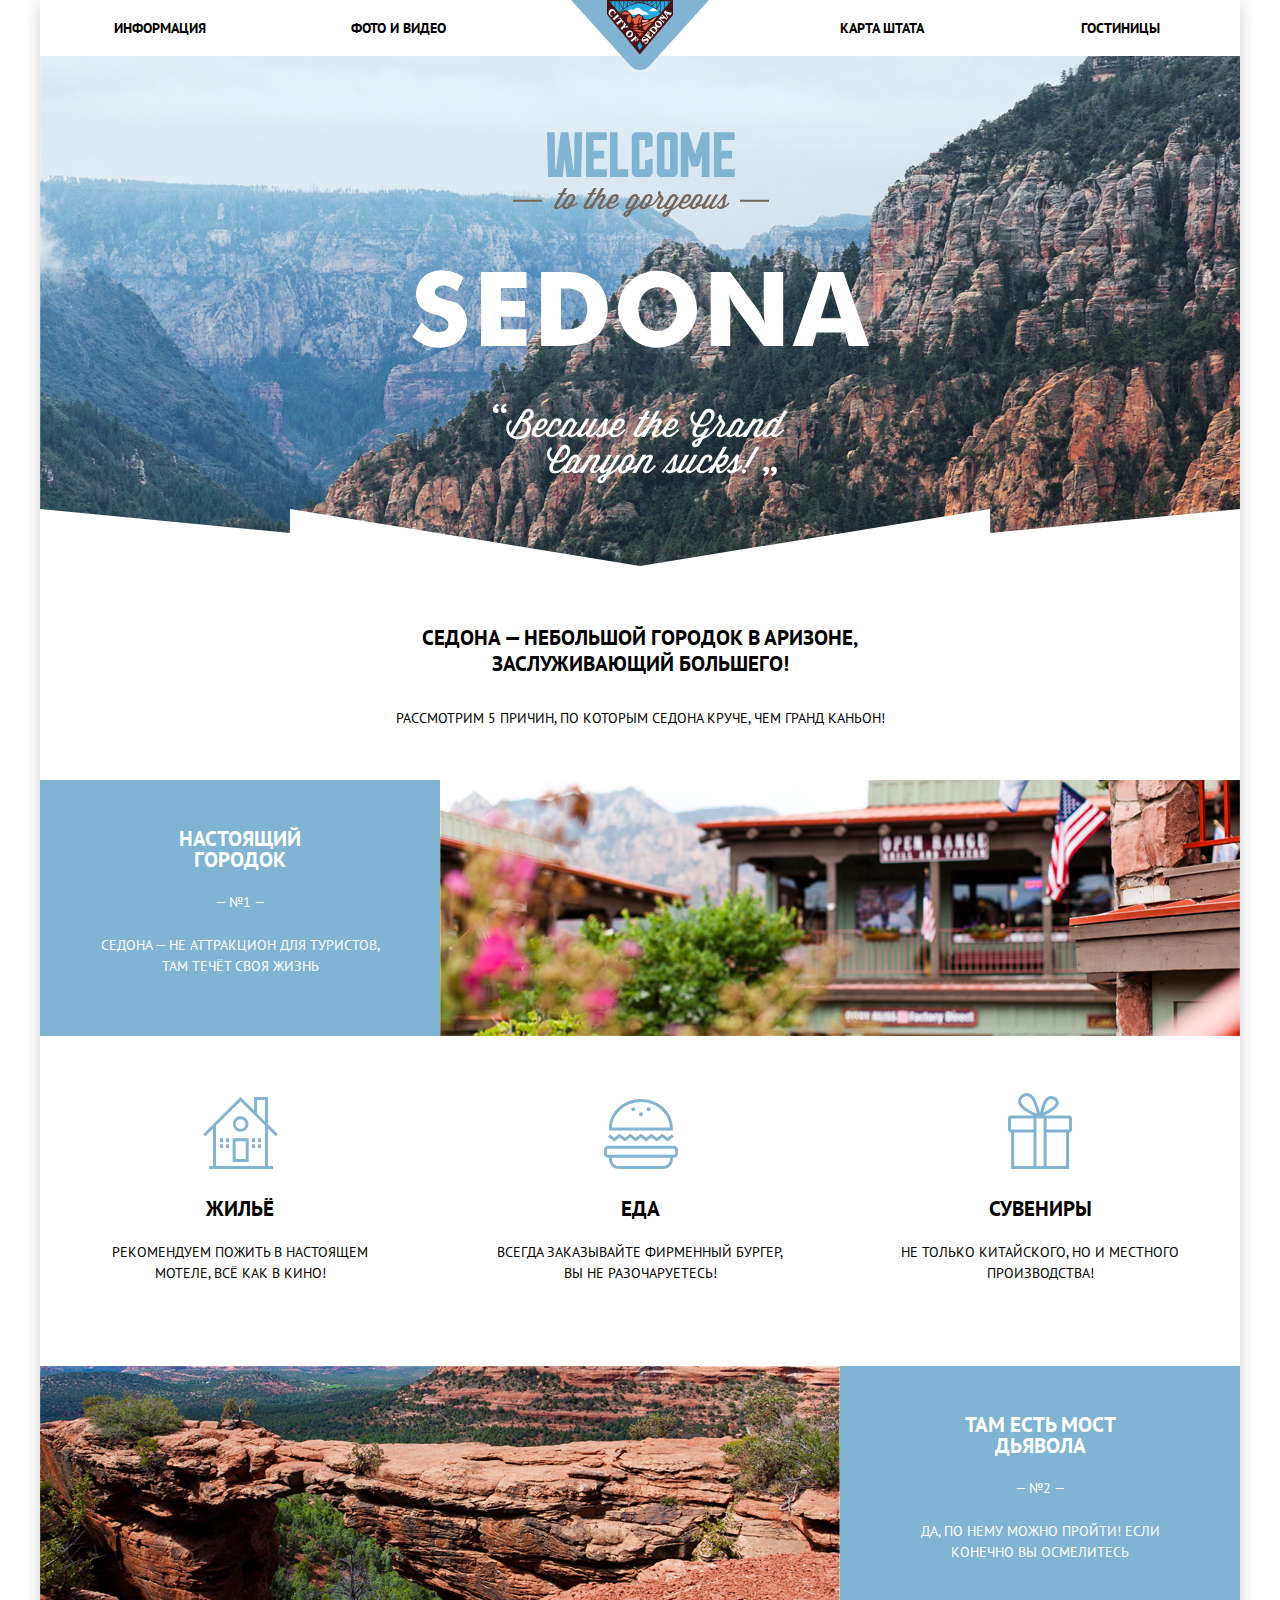
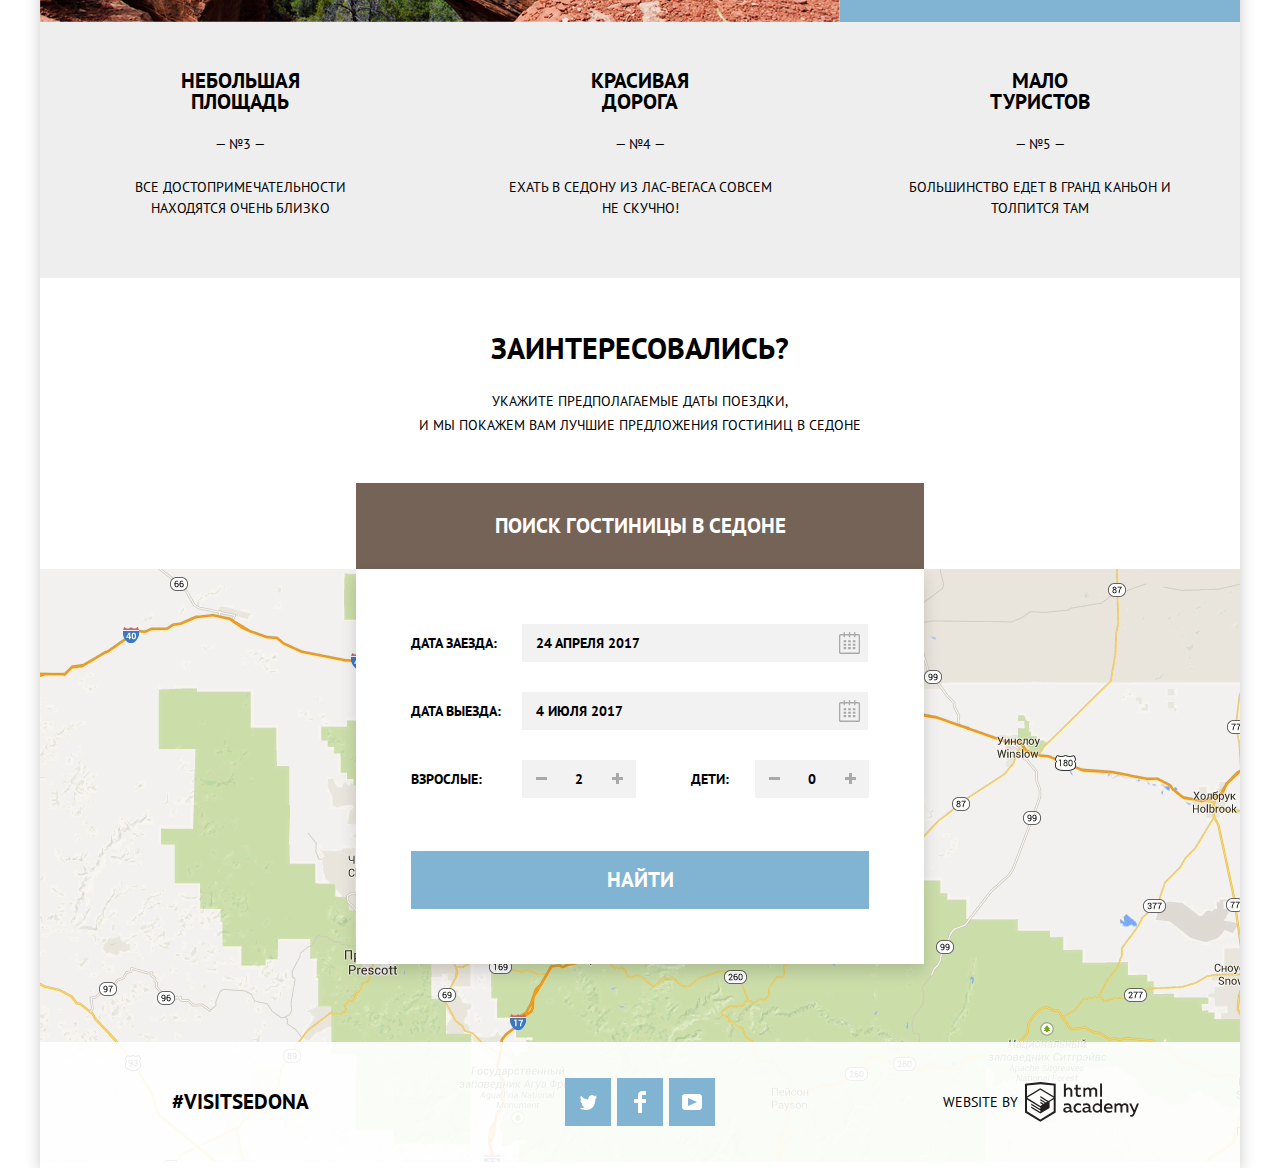
==== commit 03797ab0: "Закончил работу с декоративными элементами." ====
--- a/index.html
+++ b/index.html
@@ -59,23 +59,23 @@
           <li class="reasons-item">
             <img src="img/reason-2.jpg" width="800" height="256" alt="Изображение Моста дьявола">
             <div class="reason">
-              <h2 class="reason-title">Там есть<br> Мост дьявола</h2>
+              <h2 class="reason-title">Там есть Мост дьявола</h2>
               <span class="reason-number">— №2 —</span>
               <p class="reason-desc">Да, по нему можно пройти! Если конечно вы осмелитесь</p>
             </div>
           </li>
           <li class="reasons-item reasons-item-bottom">
-            <h2 class="reason-title">Небольшая<br> площадь</h2>
+            <h2 class="reason-title">Небольшая площадь</h2>
             <span class="reason-number">— №3 —</span>
             <p class="reason-desc">Все достопримечательности находятся очень близко</p>
           </li>
           <li class="reasons-item reasons-item-bottom">
-            <h2 class="reason-title">Красивая<br> дорога</h2>
+            <h2 class="reason-title">Красивая дорога</h2>
             <span class="reason-number">— №4 —</span>
             <p class="reason-desc">Ехать в Седону из Лас-Вегаса совсем не скучно!</p>
           </li>
           <li class="reasons-item reasons-item-bottom">
-            <h2 class="reason-title">Мало<br> туристов</h2>
+            <h2 class="reason-title">Мало туристов</h2>
             <span class="reason-number">— №5 —</span>
             <p class="reason-desc">Большинство едет в гранд каньон и толпится там</p>
           </li>
@@ -94,18 +94,24 @@
               <p class="booking-form-item">
                 <label for="check-in">Дата заезда:</label>
                 <input type="text" name="check-in" id="check-in" value="24 апреля 2017">
+                <button class="btn btn-calendar" type="button"><span class="visually-hidden">Выбрать дату в календаре</span></button>
               </p>
               <p class="booking-form-item">
                 <label for="check-out">Дата выезда:</label>
                 <input type="text" name="check-out" id="check-out" value="4 июля 2017">
+                <button class="btn btn-calendar" type="button"><span class="visually-hidden">Выбрать дату в календаре</span></button>
               </p>
               <p class="booking-form-item small-item">
                 <label for="adults">Взрослые:</label>
+                <button class="btn btn-count btn-minus" type="button"><span class="visually-hidden">Уменьшить на одного</span></button>
                 <input type="text" name="adults" id="adults" value="2">
+                <button class="btn btn-count btn-plus" type="button"><span class="visually-hidden">Увеличить на одного</span></button>
               </p>
               <p class="booking-form-item small-item">
                 <label for="children">Дети:</label>
+                <button class="btn btn-count btn-minus" type="button"><span class="visually-hidden">Уменьшить на одного</span></button>
                 <input type="text" name="children" id="children" value="0">
+                <button class="btn btn-count btn-plus" type="button"><span class="visually-hidden">Увеличить на одного</span></button>
               </p>
               <button class="booking-submit-btn" type="submit">Найти</button>
             </form>
--- a/css/style.css
+++ b/css/style.css
@@ -1,5 +1,15 @@
+html {
+  box-sizing: border-box;
+}
+
+*,
+*::before,
+*::after {
+  box-sizing: inherit;
+}
+
 body {
-  font-family: 'PT Sans', Arial, sans-serif;
+  font-family: "PT Sans", "Arial", sans-serif;
   font-size: 14px;
   font-weight: 400;
   line-height: 21px;
@@ -8,11 +18,13 @@
 
   text-transform: uppercase;
 
-  color: #000;
-  background-color: #fff;
-}
-
-.visually-hidden:not(:focus):not(:active) {
+  color: #000000;
+  background-color: #ffffff;
+}
+
+.visually-hidden:not(:focus):not(:active),
+input[type="checkbox"].visually-hidden,
+input[type="radio"].visually-hidden {
   position: absolute;
 
   overflow: hidden;
@@ -50,7 +62,7 @@
   vertical-align: middle;
   text-transform: uppercase;
 
-  color: #fff;
+  color: #ffffff;
   border: none;
 }
 
@@ -67,9 +79,8 @@
 }
 
 .booking-btn:active {
-  color: rgba(255, 255, 255, .3);
+  color: rgba(255, 255, 255, 0.3);
   background-color: #503e33;
-  ;
 }
 
 .wrapper {
@@ -78,7 +89,7 @@
   width: 1200px;
   margin: 0 auto;
 
-  box-shadow: 0 5px 15px 0 rgba(0, 1, 1, .20);
+  box-shadow: 0 5px 15px 0 rgba(0, 1, 1, 0.20);
 }
 
 .navigation {
@@ -88,7 +99,7 @@
 
   position: relative;
 
-  color: #fff;
+  color: #ffffff;
 }
 
 .header-logo {
@@ -125,7 +136,7 @@
 }
 
 .navigation-link {
-  color: #000;
+  color: #000000;
 }
 
 .navigation-link:hover,
@@ -134,7 +145,7 @@
 }
 
 .navigation-link:active {
-  color: rgba(0, 0, 0, .3);
+  color: rgba(0, 0, 0, 0.3);
 }
 
 .navigation-link-current {
@@ -156,7 +167,7 @@
   min-height: 510px;
 
   background-color: #f2f2f2;
-  background-image: url('../img/promo-bg.jpg');
+  background-image: url("../img/promo-bg.jpg");
   background-repeat: no-repeat;
   background-position: 0 -56px;
 }
@@ -166,15 +177,15 @@
 }
 
 .promo::after {
+  content: "";
+
   position: absolute;
   bottom: 0;
 
   width: 1200px;
   height: 57px;
 
-  content: '';
-
-  background-image: url('../img/promo-bg-bottom.svg');
+  background-image: url("data:image/svg+xml,%3Csvg height='57' viewBox='0 0 1200 57' width='1200' xmlns='http://www.w3.org/2000/svg'%3E%3Cpath d='m0 57v-57l250 24v-24l350 57 350-57v24l250-24v57z' fill='%23fff'/%3E%3C/svg%3E");
   background-repeat: no-repeat;
 }
 
@@ -189,7 +200,6 @@
 }
 
 .reasons-intro {
-  box-sizing: border-box;
   width: 520px;
   min-height: 214px;
   margin: auto;
@@ -238,22 +248,22 @@
 }
 
 .reason {
-  box-sizing: border-box;
   width: 400px;
   padding: 48px;
 
-  color: #fff;
+  color: #ffffff;
   background-color: #81b3d2;
 }
 
 .reason-title,
 .reason-number,
 .reason-desc {
-  margin: 0;
+  margin: 0 auto;
   padding: 0;
 }
 
 .reason-title {
+  width: 155px;
   margin-bottom: 22px;
 }
 
@@ -272,7 +282,6 @@
 }
 
 .features-item {
-  box-sizing: border-box;
   max-width: 400px;
   min-height: 330px;
   padding: 56px 50px 50px 50px;
@@ -292,11 +301,11 @@
 }
 
 .feature-title::before {
+  content: "";
+
   position: absolute;
   bottom: 50px;
   left: 50%;
-
-  content: '';
 
   background-repeat: no-repeat;
 }
@@ -306,7 +315,7 @@
   height: 72px;
   margin-left: -37px;
 
-  background-image: url('../img/feature-icon-house.svg');
+  background-image: url("data:image/svg+xml,%3Csvg height='72' viewBox='0 0 75 72' width='75' xmlns='http://www.w3.org/2000/svg'%3E%3Cg fill='%2381b3d2' fill-rule='nonzero'%3E%3Cpath d='m29.656 65.033h16v-23.823h-16zm2.937-20.899h10.125v17.976h-10.125z'/%3E%3Cpath d='m72.771 39.253 2.076-2.068-9.908-9.865v-27.32h-13.812v13.567l-13.627-13.567-37.348 37.185 2.077 2.068 7.832-7.795v37.618h-3.937v2.924h63.875v-2.924h-5.059v-37.618zm-10.769 29.823h-49.003v-40.542l24.501-24.385 24.502 24.385zm0-44.682-7.938-7.902v-13.568h7.938z'/%3E%3Cpath d='m29.906 27.08c0 4.261 3.47 7.713 7.75 7.713 4.279 0 7.75-3.452 7.75-7.713 0-4.259-3.471-7.713-7.75-7.713-4.281 0-7.75 3.454-7.75 7.713zm7.75-4.945c2.744 0 4.969 2.214 4.969 4.945 0 2.732-2.225 4.948-4.969 4.948-2.746 0-4.97-2.216-4.97-4.948 0-2.731 2.225-4.945 4.97-4.945zm-20.595 19.075h3v3.919h-3zm5.938 0h3v3.919h-3zm-5.938 5.972h3v3.919h-3zm5.938 0h3v3.919h-3zm25.999-5.972h3v3.919h-3zm5.938 0h3v3.919h-3zm-5.938 5.972h3v3.919h-3zm5.938 0h3v3.919h-3z'/%3E%3C/g%3E%3C/svg%3E");
 }
 
 .features-item:nth-of-type(2) .feature-title::before {
@@ -314,7 +323,7 @@
   height: 70px;
   margin-left: -37px;
 
-  background-image: url('../img/feature-icon-food.svg');
+  background-image: url("data:image/svg+xml,%3Csvg height='70' viewBox='0 0 75 70' width='75' xmlns='http://www.w3.org/2000/svg'%3E%3Cg fill='%2381b3d2' fill-rule='nonzero'%3E%3Cpath d='m70.854 46.71h-65.803c-2.274 0-4.135 1.94-4.135 4.313v3.504c0 2.372 1.861 4.313 4.135 4.313h.93v1.053c0 5.536 4.341 10.065 9.648 10.065h44.646c5.306 0 9.648-4.529 9.648-10.065v-1.053h.93c2.274 0 4.135-1.941 4.135-4.313v-3.504c0-2.373-1.86-4.313-4.134-4.313zm-3.848 13.184c0 3.871-3.019 7.021-6.73 7.021h-44.647c-3.711 0-6.731-3.15-6.731-7.021v-1.053h58.107v1.053zm5.065-5.367c0 .688-.558 1.271-1.218 1.271h-65.802c-.66 0-1.217-.582-1.217-1.271v-3.504c0-.688.558-1.271 1.217-1.271h65.802c.66 0 1.218.582 1.218 1.271zm-55.437-16.121 5.323 4.059 5.326-4.059 5.328 4.059 5.328-4.059 5.328 4.059 5.329-4.059 5.327 4.059 5.33-4.06 5.336 4.059 6.194-4.712-1.72-2.459-4.474 3.403-5.336-4.057-5.33 4.056-5.327-4.057-5.329 4.057-5.328-4.057-5.328 4.057-5.328-4.057-5.325 4.057-5.323-4.057-5.327 4.057-4.467-3.401-1.721 2.457 6.188 4.714zm-7.656-6.862h60.877c.041-.619.069-1.241.069-1.87 0-.394-.016-.783-.032-1.173-.665-15.844-14.706-28.501-31.94-28.501-17.233 0-31.275 12.657-31.939 28.501-.017.39-.032.78-.032 1.173 0 .629.028 1.251.07 1.87zm28.974-28.501c15.591 0 28.35 11.316 29.021 25.458h-58.042c.673-14.142 13.43-25.458 29.021-25.458z'/%3E%3Cellipse cx='37.952' cy='15.26' rx='1.945' ry='2.03'/%3E%3Cellipse cx='30.172' cy='10.23' rx='1.946' ry='2.03'/%3E%3Cellipse cx='45.732' cy='10.23' rx='1.946' ry='2.03'/%3E%3C/g%3E%3C/svg%3E");
 }
 
 .features-item:nth-of-type(3) .feature-title::before {
@@ -322,17 +331,16 @@
   height: 76px;
   margin-left: -32px;
 
-  background-image: url('../img/feature-icon-present.svg');
+  background-image: url("data:image/svg+xml,%3Csvg height='76' viewBox='0 0 64 76' width='64' xmlns='http://www.w3.org/2000/svg'%3E%3Cpath d='m61.097 23.501h-24.785c13.813-6.899 14.917-11.251 14.408-13.685-1.162-3.963-5.692-7.023-10.002-5.407-5.569 2.089-7.137 10.388-8.644 16.387-1.924-6.07-3.784-13.814-8.136-17.737-1.261-1.138-3.095-2.264-5.763-2.028-4.026.356-9.802 5.382-7.458 10.981 2.251 5.378 9.687 8.777 14.578 11.489h-22.416c-1.58545102.0016342-2.87184926 1.2835643-2.879 2.869v11.322c.00715074 1.5854357 1.29354898 2.8673658 2.879 2.869h.274v36.439h57.841v-36.439h.103c1.5858412-.0010844 2.872847-1.2831745 2.88-2.869v-11.322c-.007153-1.5858255-1.2941588-2.8679156-2.88-2.869zm-18.684-16.557c2.103-.31 4.982 1.299 5.255 3.209.393 2.756-3.4 5.255-5.086 6.421-2.523 1.744-4.928 2.643-7.287 4.055.884-3.69 2.549-13.011 7.118-13.685zm-22.882 9.968c-2.225-1.485-6.544-4.431-6.44-7.771.112-3.595 5.743-6.57 8.814-3.886 3.856 3.371 5.713 11.105 7.119 16.557-3.249-1.539-6.328-2.788-9.493-4.9zm5.972 57.114h-19.367v-33.465h19.368v33.465zm0-36.502h-22.457v-10.986h22.457zm10.157 0v36.503h-7.174v-47.489h7.174zm22.351 36.502h-19.367v-33.465h19.367zm2.92-36.502h-22.287v-10.986h22.287z' fill='%2381b3d2' fill-rule='evenodd' transform='translate(0 -1)'/%3E%3C/svg%3E");
 }
 
 .reasons-item-bottom {
   display: block;
 
-  box-sizing: border-box;
   width: 400px;
   padding: 48px 60px;
 
-  background-color: #eee;
+  background-color: #eeeeee;
 }
 
 .booking-block {
@@ -365,14 +373,13 @@
   position: absolute;
   left: 50%;
 
-  box-sizing: border-box;
   width: 568px;
   min-height: 395px;
   margin-left: -284px;
   padding: 55px;
 
-  background-color: #fff;
-  box-shadow: 0 7px 15px 0 rgba(0, 1, 1, .15);
+  background-color: #ffffff;
+  box-shadow: 0 7px 15px 0 rgba(0, 1, 1, 0.15);
 }
 
 .booking-form {
@@ -388,27 +395,23 @@
 }
 
 .booking-form-item {
-  position: relative;
-
-  margin: 0;
-  margin-bottom: 29px;
+  display: flex;
+  align-items: center;
+
+  margin: 0;
+  margin-bottom: 30px;
 }
 
 .booking-form-item label {
-  display: inline-block;
-
-  width: 108px;
+  width: 111px;
 }
 
 .booking-form-item input {
   font: inherit;
 
-  display: inline-block;
-
-  box-sizing: border-box;
-  width: 346px;
+  width: 308px;
   height: 38px;
-  padding: 6px 12px 6px 12px;
+  padding: 6px 12px;
 
   text-transform: uppercase;
 
@@ -416,46 +419,93 @@
   background-color: #f2f2f2;
 }
 
-.booking-form-item:not(.small-item)::after {
-  position: absolute;
-  top: 8px;
-  right: 8px;
-
-  display: block;
-
-  width: 21px;
-  height: 23px;
-
-  content: '';
-
-  background-image: url('../img/calendar-icon.svg');
-  background-repeat: no-repeat;
-}
-
 .booking-form-item input:hover {
   background-color: #ebebeb;
 }
 
 .booking-form-item input:focus {
-  background-color: #fff;
+  background-color: #ffffff;
 }
 
 .small-item {
-  margin-bottom: 55px;
-}
-
-.small-item label {
-  width: 110px;
+  margin-bottom: 53px;
 }
 
 .small-item:last-of-type label {
-  width: 61px;
+  width: 64px;
 }
 
 .small-item input {
-  width: 114px;
+  width: 38px;
+  padding: 6px;
 
   text-align: center;
+}
+
+.btn {
+  position: relative;
+
+  width: 38px;
+  height: 38px;
+
+  border: 2px solid #f2f2f2;
+  background-color: #f2f2f2;
+}
+
+.btn-calendar::after {
+  content: "";
+
+  position: absolute;
+  right: 6px;
+  bottom: 6px;
+
+  width: 21px;
+  height: 22px;
+
+  background-image: url("data:image/svg+xml,%3Csvg height='22' viewBox='0 0 21 22' width='21' xmlns='http://www.w3.org/2000/svg'%3E%3Cg fill='%23a9a9a9' fill-rule='nonzero' transform='translate(0 -1)'%3E%3Cpath d='m19.251 3.025h-2.845v-1.377c0-.381-.294-.689-.656-.689-.363 0-.656.308-.656.689v1.377h-3.938v-1.377c0-.381-.294-.689-.655-.689-.363 0-.657.308-.657.689v1.377h-3.938v-1.377c0-.381-.294-.689-.656-.689-.363 0-.657.308-.657.689v1.377h-2.843c-.966 0-1.75.822-1.75 1.837v16.302c0 1.015.784 1.836 1.75 1.836h17.501c.966 0 1.749-.821 1.749-1.836v-16.302c0-1.015-.783-1.837-1.749-1.837zm.437 18.139c.0029535.1188271-.0414365.2339571-.1233975.3200442-.0819609.0860872-.1947737.136074-.3136025.1389558h-17.501c-.24736823-.0065476-.44303574-.2115964-.438-.459v-16.302c-.00503574-.24740362.19063177-.45245245.438-.459h2.844v1.378c0 .381.294.689.657.689.362 0 .656-.308.656-.689v-1.378h3.938v1.378c0 .381.294.689.657.689.361 0 .655-.308.655-.689v-1.378h3.938v1.378c0 .381.293.689.656.689.362 0 .656-.308.656-.689v-1.378h2.845c.241 0 .437.206.437.459v16.302z'/%3E%3Cpath d='m4.594 9.225h2.625v2.066h-2.625zm0 3.443h2.625v2.067h-2.625zm0 3.444h2.625v2.066h-2.625zm4.594 0h2.625v2.066h-2.625zm0-3.444h2.625v2.067h-2.625zm0-3.443h2.625v2.066h-2.625zm4.593 6.887h2.625v2.066h-2.625zm0-3.444h2.625v2.067h-2.625zm0-3.443h2.625v2.066h-2.625z'/%3E%3C/g%3E%3C/svg%3E");
+  background-repeat: no-repeat;
+}
+
+.btn-calendar:hover::after,
+.btn-calendar:focus::after {
+  background-image: url("data:image/svg+xml,%3Csvg height='22' viewBox='0 0 21 22' width='21' xmlns='http://www.w3.org/2000/svg'%3E%3Cg transform='translate(0 -1)'%3E%3Cpath d='m19.251 3.025h-2.845v-1.377c0-.381-.294-.689-.656-.689-.363 0-.656.308-.656.689v1.377h-3.938v-1.377c0-.381-.294-.689-.655-.689-.363 0-.657.308-.657.689v1.377h-3.938v-1.377c0-.381-.294-.689-.656-.689-.363 0-.657.308-.657.689v1.377h-2.843c-.966 0-1.75.822-1.75 1.837v16.302c0 1.015.784 1.836 1.75 1.836h17.501c.966 0 1.749-.821 1.749-1.836v-16.302c0-1.015-.783-1.837-1.749-1.837zm.437 18.139c.0029535.1188271-.0414365.2339571-.1233975.3200442-.0819609.0860872-.1947737.136074-.3136025.1389558h-17.501c-.24736823-.0065476-.44303574-.2115964-.438-.459v-16.302c-.00503574-.24740362.19063177-.45245245.438-.459h2.844v1.378c0 .381.294.689.657.689.362 0 .656-.308.656-.689v-1.378h3.938v1.378c0 .381.294.689.657.689.361 0 .655-.308.655-.689v-1.378h3.938v1.378c0 .381.293.689.656.689.362 0 .656-.308.656-.689v-1.378h2.845c.241 0 .437.206.437.459v16.302z'/%3E%3Cpath d='m4.594 9.225h2.625v2.066h-2.625zm0 3.443h2.625v2.067h-2.625zm0 3.444h2.625v2.066h-2.625zm4.594 0h2.625v2.066h-2.625zm0-3.444h2.625v2.067h-2.625zm0-3.443h2.625v2.066h-2.625zm4.593 6.887h2.625v2.066h-2.625zm0-3.444h2.625v2.067h-2.625zm0-3.443h2.625v2.066h-2.625z'/%3E%3C/g%3E%3C/svg%3E");
+  background-repeat: no-repeat;
+}
+
+.btn-calendar:active::after {
+  background-image: url("data:image/svg+xml,%3Csvg height='22' viewBox='0 0 21 22' width='21' xmlns='http://www.w3.org/2000/svg'%3E%3Cg fill='%2381b3d2' transform='translate(0 -1)'%3E%3Cpath d='m19.251 3.025h-2.845v-1.377c0-.381-.294-.689-.656-.689-.363 0-.656.308-.656.689v1.377h-3.938v-1.377c0-.381-.294-.689-.655-.689-.363 0-.657.308-.657.689v1.377h-3.938v-1.377c0-.381-.294-.689-.656-.689-.363 0-.657.308-.657.689v1.377h-2.843c-.966 0-1.75.822-1.75 1.837v16.302c0 1.015.784 1.836 1.75 1.836h17.501c.966 0 1.749-.821 1.749-1.836v-16.302c0-1.015-.783-1.837-1.749-1.837zm.437 18.139c.0029535.1188271-.0414365.2339571-.1233975.3200442-.0819609.0860872-.1947737.136074-.3136025.1389558h-17.501c-.24736823-.0065476-.44303574-.2115964-.438-.459v-16.302c-.00503574-.24740362.19063177-.45245245.438-.459h2.844v1.378c0 .381.294.689.657.689.362 0 .656-.308.656-.689v-1.378h3.938v1.378c0 .381.294.689.657.689.361 0 .655-.308.655-.689v-1.378h3.938v1.378c0 .381.293.689.656.689.362 0 .656-.308.656-.689v-1.378h2.845c.241 0 .437.206.437.459v16.302z'/%3E%3Cpath d='m4.594 9.225h2.625v2.066h-2.625zm0 3.443h2.625v2.067h-2.625zm0 3.444h2.625v2.066h-2.625zm4.594 0h2.625v2.066h-2.625zm0-3.444h2.625v2.067h-2.625zm0-3.443h2.625v2.066h-2.625zm4.593 6.887h2.625v2.066h-2.625zm0-3.444h2.625v2.067h-2.625zm0-3.443h2.625v2.066h-2.625z'/%3E%3C/g%3E%3C/svg%3E");
+  background-repeat: no-repeat;
+}
+
+.btn-minus::before,
+.btn-plus::before,
+.btn-plus::after {
+  content: "";
+
+  position: absolute;
+  top: 15px;
+  left: 12px;
+
+  width: 11px;
+  height: 3px;
+
+  background-color: #a9a9a9;
+}
+
+.btn-plus::after {
+  transform: rotate(90deg);
+}
+
+.btn-count:hover::before,
+.btn-count:hover::after,
+.btn-count:focus::before,
+.btn-count:focus::after {
+  background-color: #000000;
+}
+
+.btn-count:active::before,
+.btn-count:active::after {
+  background-color: #81b3d1;
 }
 
 .booking-submit-btn {
@@ -471,15 +521,16 @@
 }
 
 .booking-submit-btn:active {
-  color: rgba(255, 255, 255, .3);
+  color: rgba(255, 255, 255, 0.3);
   background-color: #5496bd;
 }
 
 .filters {
-  color: #fff;
+  color: #ffffff;
   background-color: #86a3c1;
-  background-image: url('../img/filters-bg.png');
+  background-image: url("../img/filters-bg.png");
   background-repeat: no-repeat;
+  background-position: 0 -57px;
 }
 
 .filter fieldset {
@@ -498,20 +549,13 @@
   font-weight: 700;
   line-height: 21px;
 
-  color: #fff;
+  color: #ffffff;
 }
 
 .filter {
   display: flex;
 
-  box-sizing: border-box;
-  min-height: 217px;
-  padding: 27px 72px 0 72px;
-}
-
-.filter fieldset:last-of-type {
-  margin-right: 0;
-  margin-left: auto;
+  padding: 27px 72px 5px 72px;
 }
 
 .filter-list {
@@ -519,18 +563,158 @@
   padding: 0;
 
   list-style: none;
-}
-
-.filter-option label {
-  margin-left: 23px;
 }
 
 .filter-option {
   margin-bottom: 25px;
 }
 
-.filter-input:disabled+label {
-  opacity: .5;
+.filter-option-label {
+  position: relative;
+
+  padding-left: 40px;
+
+  cursor: pointer;
+}
+
+.filter-option-label input[type="checkbox"] + .filter-checkbox {
+  position: absolute;
+  top: 0;
+  left: 0;
+
+  width: 27px;
+  height: 23px;
+  margin-top: -4px;
+
+  background-image: url("data:image/svg+xml,%3Csvg height='23' viewBox='0 0 23 23' width='23' xmlns='http://www.w3.org/2000/svg'%3E%3Cpath d='m20 2c.542 0 1 .458 1 1v17c0 .542-.458 1-1 1h-17c-.542 0-1-.458-1-1v-17c0-.542.458-1 1-1zm0-2h-17c-1.65 0-3 1.35-3 3v17c0 1.65 1.35 3 3 3h17c1.65 0 3-1.35 3-3v-17c0-1.65-1.35-3-3-3z' fill='%23fff'/%3E%3C/svg%3E");
+  background-repeat: no-repeat;
+}
+
+.filter-option-label input[type="checkbox"]:checked + .filter-checkbox {
+  background-image: url("data:image/svg+xml,%3Csvg height='23' viewBox='0 0 27 23' width='27' xmlns='http://www.w3.org/2000/svg'%3E%3Cg fill='%23fff' fill-rule='nonzero'%3E%3Cpath d='m7.285 7.486-2.829 2.829 7.783 7.783 13.932-13.932-2.828-2.829-11.104 11.102z'/%3E%3Cpath d='m21 20c0 .542-.458 1-1 1h-17c-.542 0-1-.458-1-1v-17c0-.542.458-1 1-1h16.908l1.585-1.585c-.4519846-.26845822-.9673109-.41170031-1.493-.415h-17c-1.65 0-3 1.35-3 3v17c0 1.65 1.35 3 3 3h17c1.65 0 3-1.35 3-3v-9.829l-2 2z'/%3E%3C/g%3E%3C/svg%3E");
+}
+
+.filter-option-label input[type="checkbox"]:disabled + .filter-checkbox {
+  opacity: 0.5;
+}
+
+.filter-range {
+  width: 318px;
+  margin-left: auto;
+
+  text-transform: uppercase;
+
+  color: #ffffff;
+}
+
+.filter-range-title {
+  font-size: 16px;
+  font-weight: 600;
+  line-height: 21px;
+
+  margin-bottom: 9px;
+  padding-left: 2px;
+}
+
+.price-controls {
+  font-size: 0;
+
+  position: relative;
+
+  height: 36px;
+  margin-bottom: 20px;
+
+  border: 2px solid #ffffff;
+  border-radius: 2px;
+}
+
+.price-controls::after {
+  content: "";
+
+  position: absolute;
+  top: 50%;
+  left: 50%;
+
+  width: 2px;
+  height: 22px;
+
+  transform: translate(-50%, -50%);
+
+  background: #ffffff;
+  background: #ffffff;
+}
+
+.price-controls label {
+  font-size: 14px;
+  line-height: 21px;
+
+  display: inline-block;
+
+  cursor: pointer;
+  vertical-align: top;
+}
+
+.price-controls .min-price,
+.price-controls .max-price {
+  width: 147px;
+  padding: 5px 0 0 65px;
+}
+
+.price-controls input {
+  font: inherit;
+
+  width: 50px;
+  margin: 0;
+
+  color: inherit;
+  border: none;
+  background: none;
+}
+
+.range-controls {
+  position: relative;
+
+  margin-bottom: 32px;
+}
+
+.range-controls .scale {
+  height: 2px;
+
+  background: rgba(255, 255, 255, 0.3);
+}
+
+.range-controls .bar {
+  width: 80%;
+  height: 2px;
+
+  background: #ffffff;
+}
+
+.range-toggle {
+  position: absolute;
+  top: -9px;
+
+  width: 20px;
+  height: 20px;
+
+  cursor: pointer;
+
+  border: 8px solid #ffffff;
+  border-radius: 50%;
+  background: #ababab;
+  box-shadow: 0 2px 1px 0 rgba(0, 1, 1, 0.2);
+}
+
+.range-toggle:hover {
+  background: #1c4f80;
+}
+
+.range-toggle-min {
+  left: 0;
+}
+
+.range-toggle-max {
+  left: 80%;
 }
 
 .filters-submit-btn {
@@ -539,19 +723,24 @@
   font-weight: 400;
   line-height: 21px;
 
+  display: block;
+
+  width: 137px;
+  height: 36px;
+  margin: 0 auto;
+
   text-align: center;
-  vertical-align: middle;
   text-transform: uppercase;
 
-  color: #fff;
-  border: 2px solid #fff;
+  color: #ffffff;
+  border: 2px solid #ffffff;
   background-color: rgba(134, 163, 193, 0);
 }
 
 .filters-submit-btn:hover,
 .filters-submit-btn:focus {
-  color: #000;
-  background: #fff;
+  color: #000000;
+  background: #ffffff;
 }
 
 .results {
@@ -561,7 +750,6 @@
   display: flex;
   align-items: baseline;
 
-  box-sizing: border-box;
   min-height: 86px;
   padding: 24px 72px 0 72px;
 
@@ -586,10 +774,14 @@
   margin-right: 33px;
 }
 
+.up-down {
+  margin-left: auto;
+}
+
 .sort-link {
   text-decoration: underline dotted;
 
-  color: rgba(0, 0, 0, .3);
+  color: rgba(0, 0, 0, 0.3);
 
   text-decoration-color: #81b3d2;
 }
@@ -602,7 +794,7 @@
 .sort-link:active {
   text-decoration: none;
 
-  color: #000;
+  color: #000000;
 }
 
 .sort-link-current {
@@ -611,9 +803,47 @@
   color: #81b3d2;
 }
 
-.hotel-ratings-rate {
-  color: #666;
-  background-color: #f2f2f2;
+.sort-item-btn {
+  margin: 0 1px 0 13px;
+}
+
+.sort-link-btn {
+  font-size: 0;
+
+  display: inline-block;
+
+  width: 10px;
+  height: 10px;
+  margin: 0;
+  padding: 0;
+
+  border: 10px solid #cacaca;
+  border-right-width: 5px;
+  border-right-color: transparent;
+  border-left-width: 5px;
+  border-left-color: transparent;
+}
+
+.sort-link-btn:hover,
+.sort-link-btn:focus {
+  border-color: #000000;
+  border-right-color: transparent;
+  border-left-color: transparent;
+}
+
+.current,
+.sort-link-btn:active {
+  border-color: #81b3d1;
+  border-right-color: transparent;
+  border-left-color: transparent;
+}
+
+.sort-link-btn-up {
+  border-top-width: 0;
+}
+
+.sort-link-btn-down {
+  border-bottom-width: 0;
 }
 
 .hotels-list {
@@ -629,7 +859,6 @@
 .hotels-item {
   display: flex;
 
-  box-sizing: border-box;
   min-height: 150px;
   margin: 0;
   padding: 30px 72px;
@@ -647,7 +876,7 @@
   margin: 0;
   padding: 0;
 
-  color: #333;
+  color: #333333;
 }
 
 .hotel-name {
@@ -660,7 +889,7 @@
   font-weight: 700;
   line-height: 26px;
 
-  color: #000;
+  color: #000000;
 }
 
 .hotel-name a:hover,
@@ -669,13 +898,14 @@
 }
 
 .hotel-name a:active {
-  color: rgba(0, 0, 0, .3);
+  color: rgba(0, 0, 0, 0.3);
 }
 
 .hotel-type {
   display: inline-block;
+
+  width: 110px;
   margin-bottom: 16px;
-  width: 110px;
 }
 
 .hotel-info-buttons {
@@ -685,14 +915,16 @@
 .button-more,
 .button-book {
   font-weight: 700;
+
   padding: 5px 17px;
 
-  color: #fff;
+  color: #ffffff;
 }
 
 .button-more {
+  margin-right: 2px;
+
   background-color: #81b3d2;
-  margin-right: 2px;
 }
 
 .button-more:hover,
@@ -701,7 +933,7 @@
 }
 
 .button-more:active {
-  color: rgba(255, 255, 255, .3);
+  color: rgba(255, 255, 255, 0.3);
   background-color: #5496bd;
 }
 
@@ -715,12 +947,79 @@
 }
 
 .button-book:active {
-  color: rgba(255, 255, 255, .3);
+  color: rgba(255, 255, 255, 0.3);
   background-color: #503e33;
 }
 
 .hotel-ratings {
+  display: flex;
+  align-items: flex-end;
+  flex-direction: column;
+  justify-content: space-between;
+
+  margin: 0;
   margin-left: auto;
+}
+
+.hotel-ratings-class {
+  position: relative;
+}
+
+.hotel-ratings-class::after {
+  content: "";
+
+  position: absolute;
+  top: 0;
+  right: 0;
+
+  width: 114px;
+  height: 17px;
+
+  background-repeat: no-repeat;
+}
+
+.one-star::after {
+  background-image: url("data:image/svg+xml,%3Csvg height='17' viewBox='0 0 18 17' width='18' xmlns='http://www.w3.org/2000/svg'%3E%3Cpath d='m9.002 0 2.126 6.494h6.877l-5.564 4.012 2.125 6.494-5.564-4.013-5.564 4.013 2.126-6.494-5.564-4.012h6.878z' fill='%2381b3d2'/%3E%3C/svg%3E");
+  background-position: 96px;
+}
+
+.two-stars::after {
+  background-image: url("data:image/svg+xml,%3Csvg height='17' viewBox='0 0 18 17' width='18' xmlns='http://www.w3.org/2000/svg'%3E%3Cpath d='m9.002 0 2.126 6.494h6.877l-5.564 4.012 2.125 6.494-5.564-4.013-5.564 4.013 2.126-6.494-5.564-4.012h6.878z' fill='%2381b3d2'/%3E%3C/svg%3E"),
+  url("data:image/svg+xml,%3Csvg height='17' viewBox='0 0 18 17' width='18' xmlns='http://www.w3.org/2000/svg'%3E%3Cpath d='m9.002 0 2.126 6.494h6.877l-5.564 4.012 2.125 6.494-5.564-4.013-5.564 4.013 2.126-6.494-5.564-4.012h6.878z' fill='%2381b3d2'/%3E%3C/svg%3E");
+  background-position: 96px, 73px;
+}
+
+.three-stars::after {
+  background-image: url("data:image/svg+xml,%3Csvg height='17' viewBox='0 0 18 17' width='18' xmlns='http://www.w3.org/2000/svg'%3E%3Cpath d='m9.002 0 2.126 6.494h6.877l-5.564 4.012 2.125 6.494-5.564-4.013-5.564 4.013 2.126-6.494-5.564-4.012h6.878z' fill='%2381b3d2'/%3E%3C/svg%3E"),
+  url("data:image/svg+xml,%3Csvg height='17' viewBox='0 0 18 17' width='18' xmlns='http://www.w3.org/2000/svg'%3E%3Cpath d='m9.002 0 2.126 6.494h6.877l-5.564 4.012 2.125 6.494-5.564-4.013-5.564 4.013 2.126-6.494-5.564-4.012h6.878z' fill='%2381b3d2'/%3E%3C/svg%3E"),
+  url("data:image/svg+xml,%3Csvg height='17' viewBox='0 0 18 17' width='18' xmlns='http://www.w3.org/2000/svg'%3E%3Cpath d='m9.002 0 2.126 6.494h6.877l-5.564 4.012 2.125 6.494-5.564-4.013-5.564 4.013 2.126-6.494-5.564-4.012h6.878z' fill='%2381b3d2'/%3E%3C/svg%3E");
+  background-position: 96px, 73px, 48px;
+}
+
+.four-stars::after {
+  background-image: url("data:image/svg+xml,%3Csvg height='17' viewBox='0 0 18 17' width='18' xmlns='http://www.w3.org/2000/svg'%3E%3Cpath d='m9.002 0 2.126 6.494h6.877l-5.564 4.012 2.125 6.494-5.564-4.013-5.564 4.013 2.126-6.494-5.564-4.012h6.878z' fill='%2381b3d2'/%3E%3C/svg%3E"),
+  url("data:image/svg+xml,%3Csvg height='17' viewBox='0 0 18 17' width='18' xmlns='http://www.w3.org/2000/svg'%3E%3Cpath d='m9.002 0 2.126 6.494h6.877l-5.564 4.012 2.125 6.494-5.564-4.013-5.564 4.013 2.126-6.494-5.564-4.012h6.878z' fill='%2381b3d2'/%3E%3C/svg%3E"),
+  url("data:image/svg+xml,%3Csvg height='17' viewBox='0 0 18 17' width='18' xmlns='http://www.w3.org/2000/svg'%3E%3Cpath d='m9.002 0 2.126 6.494h6.877l-5.564 4.012 2.125 6.494-5.564-4.013-5.564 4.013 2.126-6.494-5.564-4.012h6.878z' fill='%2381b3d2'/%3E%3C/svg%3E"),
+  url("data:image/svg+xml,%3Csvg height='17' viewBox='0 0 18 17' width='18' xmlns='http://www.w3.org/2000/svg'%3E%3Cpath d='m9.002 0 2.126 6.494h6.877l-5.564 4.012 2.125 6.494-5.564-4.013-5.564 4.013 2.126-6.494-5.564-4.012h6.878z' fill='%2381b3d2'/%3E%3C/svg%3E");
+  background-position: 96px, 73px, 48px, 24px;
+}
+
+.five-stars::after {
+  background-image: url("data:image/svg+xml,%3Csvg height='17' viewBox='0 0 18 17' width='18' xmlns='http://www.w3.org/2000/svg'%3E%3Cpath d='m9.002 0 2.126 6.494h6.877l-5.564 4.012 2.125 6.494-5.564-4.013-5.564 4.013 2.126-6.494-5.564-4.012h6.878z' fill='%2381b3d2'/%3E%3C/svg%3E"),
+  url("data:image/svg+xml,%3Csvg height='17' viewBox='0 0 18 17' width='18' xmlns='http://www.w3.org/2000/svg'%3E%3Cpath d='m9.002 0 2.126 6.494h6.877l-5.564 4.012 2.125 6.494-5.564-4.013-5.564 4.013 2.126-6.494-5.564-4.012h6.878z' fill='%2381b3d2'/%3E%3C/svg%3E"),
+  url("data:image/svg+xml,%3Csvg height='17' viewBox='0 0 18 17' width='18' xmlns='http://www.w3.org/2000/svg'%3E%3Cpath d='m9.002 0 2.126 6.494h6.877l-5.564 4.012 2.125 6.494-5.564-4.013-5.564 4.013 2.126-6.494-5.564-4.012h6.878z' fill='%2381b3d2'/%3E%3C/svg%3E"),
+  url("data:image/svg+xml,%3Csvg height='17' viewBox='0 0 18 17' width='18' xmlns='http://www.w3.org/2000/svg'%3E%3Cpath d='m9.002 0 2.126 6.494h6.877l-5.564 4.012 2.125 6.494-5.564-4.013-5.564 4.013 2.126-6.494-5.564-4.012h6.878z' fill='%2381b3d2'/%3E%3C/svg%3E"),
+  url("data:image/svg+xml,%3Csvg height='17' viewBox='0 0 18 17' width='18' xmlns='http://www.w3.org/2000/svg'%3E%3Cpath d='m9.002 0 2.126 6.494h6.877l-5.564 4.012 2.125 6.494-5.564-4.013-5.564 4.013 2.126-6.494-5.564-4.012h6.878z' fill='%2381b3d2'/%3E%3C/svg%3E");
+  background-position: 96px, 73px, 48px, 24px, 1px;
+}
+
+.hotel-ratings-rate {
+  width: 110px;
+  height: 27px;
+  padding: 4px 12px 3px 15px;
+
+  color: #666666;
+  background-color: #f2f2f2;
 }
 
 .footer {
@@ -732,14 +1031,13 @@
 
   padding: 36px 101px;
 
-  background-color: rgba(255, 255, 255, .9);
+  background-color: rgba(255, 255, 255, 0.9);
 }
 
 .index-footer {
   position: absolute;
   bottom: 6px;
 
-  box-sizing: border-box;
   width: 1200px;
 }
 
@@ -747,12 +1045,11 @@
   font-size: 21px;
   font-weight: 700;
 
-  box-sizing: border-box;
   width: 200px;
   margin: 0;
   padding-left: 31px;
 
-  color: #000;
+  color: #000000;
 }
 
 .social-list {
@@ -777,48 +1074,48 @@
   width: 46px;
   height: 48px;
 
-  color: #fff;
+  color: #ffffff;
   background-color: #81b3d2;
 }
 
 .social-button::after {
-  position: absolute;
-
-  content: '';
+  content: "";
+
+  position: absolute;
 }
 
 .social-button.twitter::after {
   width: 17px;
   height: 15px;
 
-  background-image: url('../img/twitter-icon.svg');
+  background-image: url("data:image/svg+xml,%3Csvg height='15' viewBox='0 0 17 15' width='17' xmlns='http://www.w3.org/2000/svg'%3E%3Cpath d='m10.95 1.144c1.685-.496 2.984.27 3.577 1.179.673-.231 1.331-.481 2.011-.708-.0131077.6863655-.3263164 1.33251829-.857 1.768.685.17 1.304-.491 1.304-.491-.169 1-1.006 1.788-1.563 2.024-.231 6.75-3.175 11.217-10.077 11.082h-.446c-.41 0-4.164-.46-4.898-1.887 2.271.196 3.893-.422 4.693-1.177-.96-.3-2.679-.477-2.979-2.95.349.106.564.228 1.19.119-1.2-.856-2.531-1.573-2.457-3.773.285.328 1.067.536 1.34.472-.703-.241-1.97-3.36-.894-4.952 1.818 1.854 3.735 3.606 7.152 3.773.208-2.293 1.137-3.83 2.904-4.479z' fill='%23fff' transform='translate(0 -1)'/%3E%3C/svg%3E");
 }
 
 .social-button.facebook::after {
   width: 12px;
   height: 22px;
 
-  background-image: url('../img/facebook-icon.svg');
+  background-image: url("data:image/svg+xml,%3Csvg height='22' viewBox='0 0 12 22' width='12' xmlns='http://www.w3.org/2000/svg'%3E%3Cpath d='m12 4v-4h-4c-2.209139 0-4 1.790861-4 4v4h-4v4h4v10h4v-10h4v-4h-4v-4z' fill='%23fff'/%3E%3C/svg%3E");
 }
 
 .social-button.youtube::after {
   width: 20px;
   height: 16px;
 
-  background-image: url('../img/youtube-icon.svg');
+  background-image: url("data:image/svg+xml,%3Csvg height='16' viewBox='0 0 20 16' width='20' xmlns='http://www.w3.org/2000/svg'%3E%3Cpath d='m17 0h-14c-1.65 0-3 1.35-3 3v10c0 1.65 1.35 3 3 3h14c1.65 0 3-1.35 3-3v-10c0-1.65-1.35-3-3-3zm-10.973 11.998v-7.996l8.987 3.998z' fill='%23fff'/%3E%3C/svg%3E");
 }
 
 .social-button:active::after {
-  opacity: .3;
+  opacity: 0.3;
 }
 
 .social-button:hover {
-  color: #fff;
+  color: #ffffff;
   background-color: #669ec0;
 }
 
 .social-button:active {
-  color: rgba(255, 255, 255, .3);
+  color: rgba(255, 255, 255, 0.3);
   background-color: #5496bd;
 }
 
@@ -827,7 +1124,6 @@
   align-items: center;
   justify-content: space-between;
 
-  box-sizing: border-box;
   width: 200px;
   margin: 0;
   padding-left: 4px;
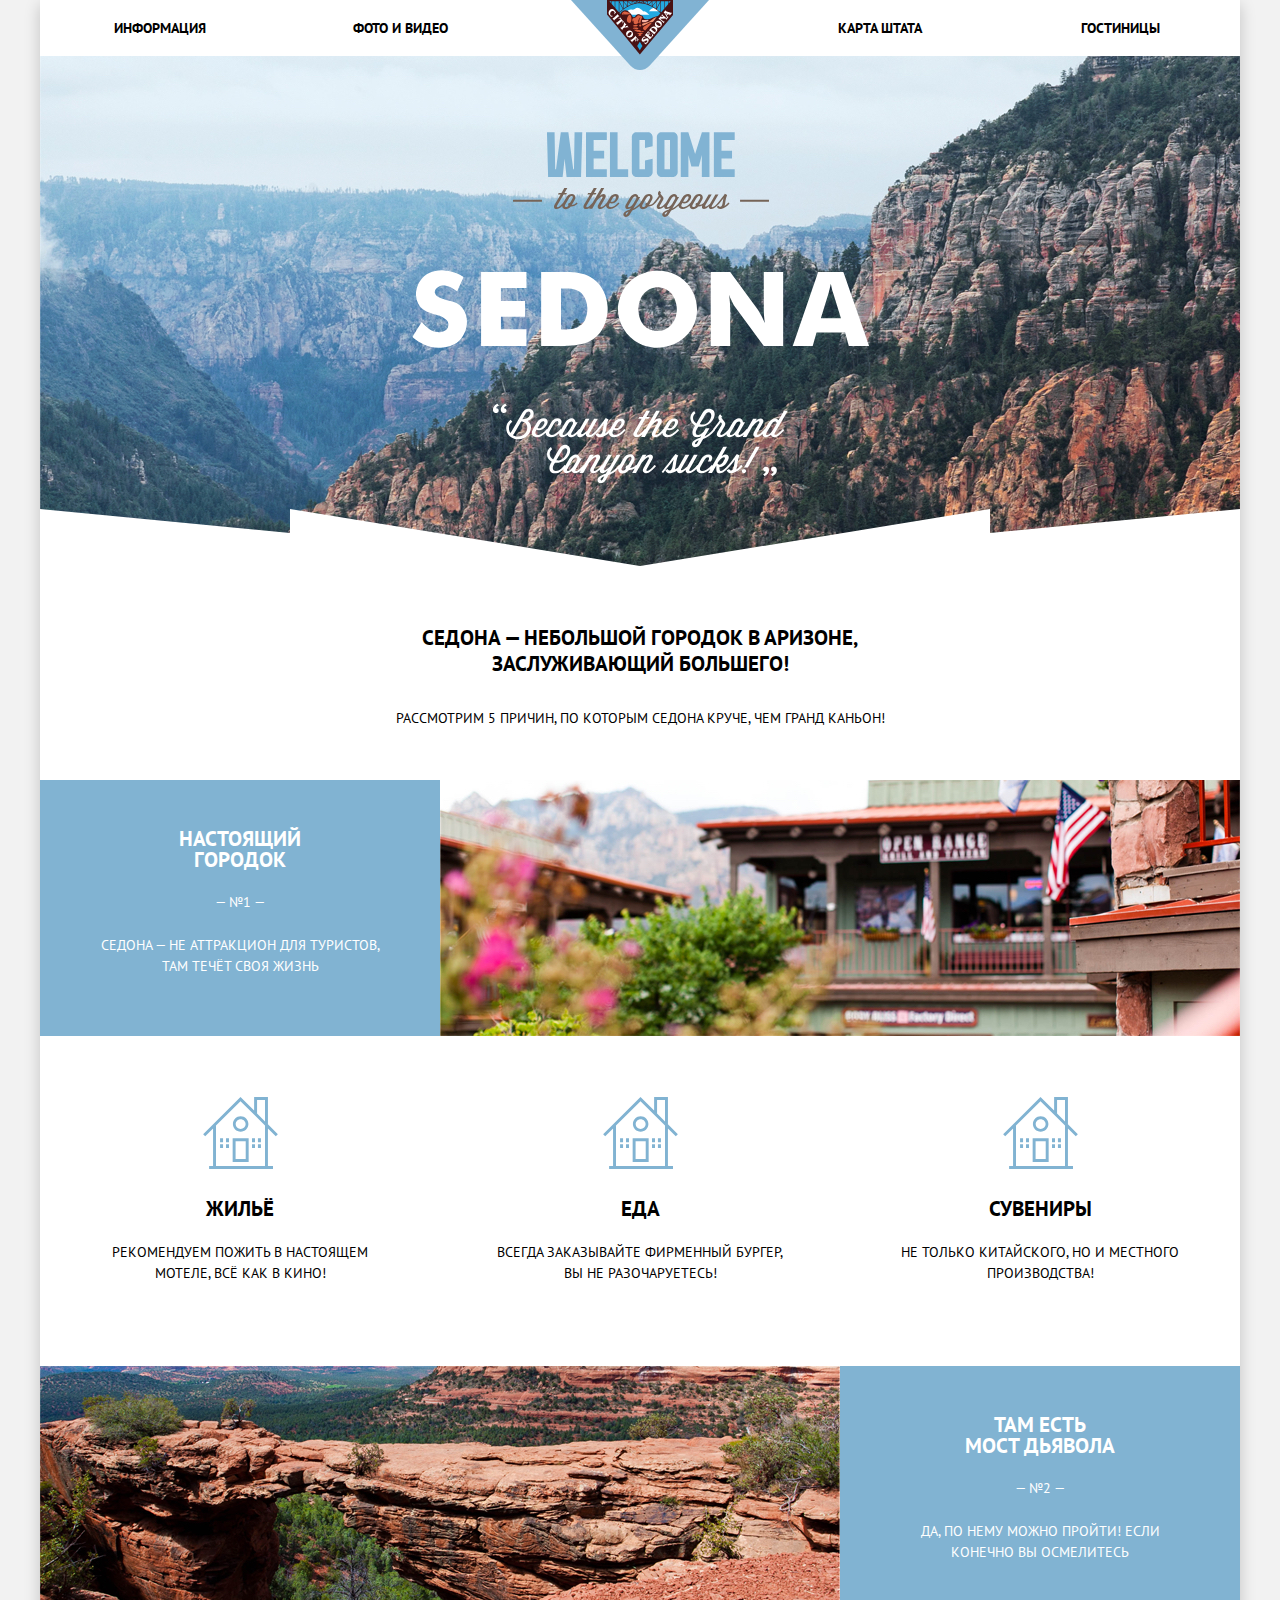
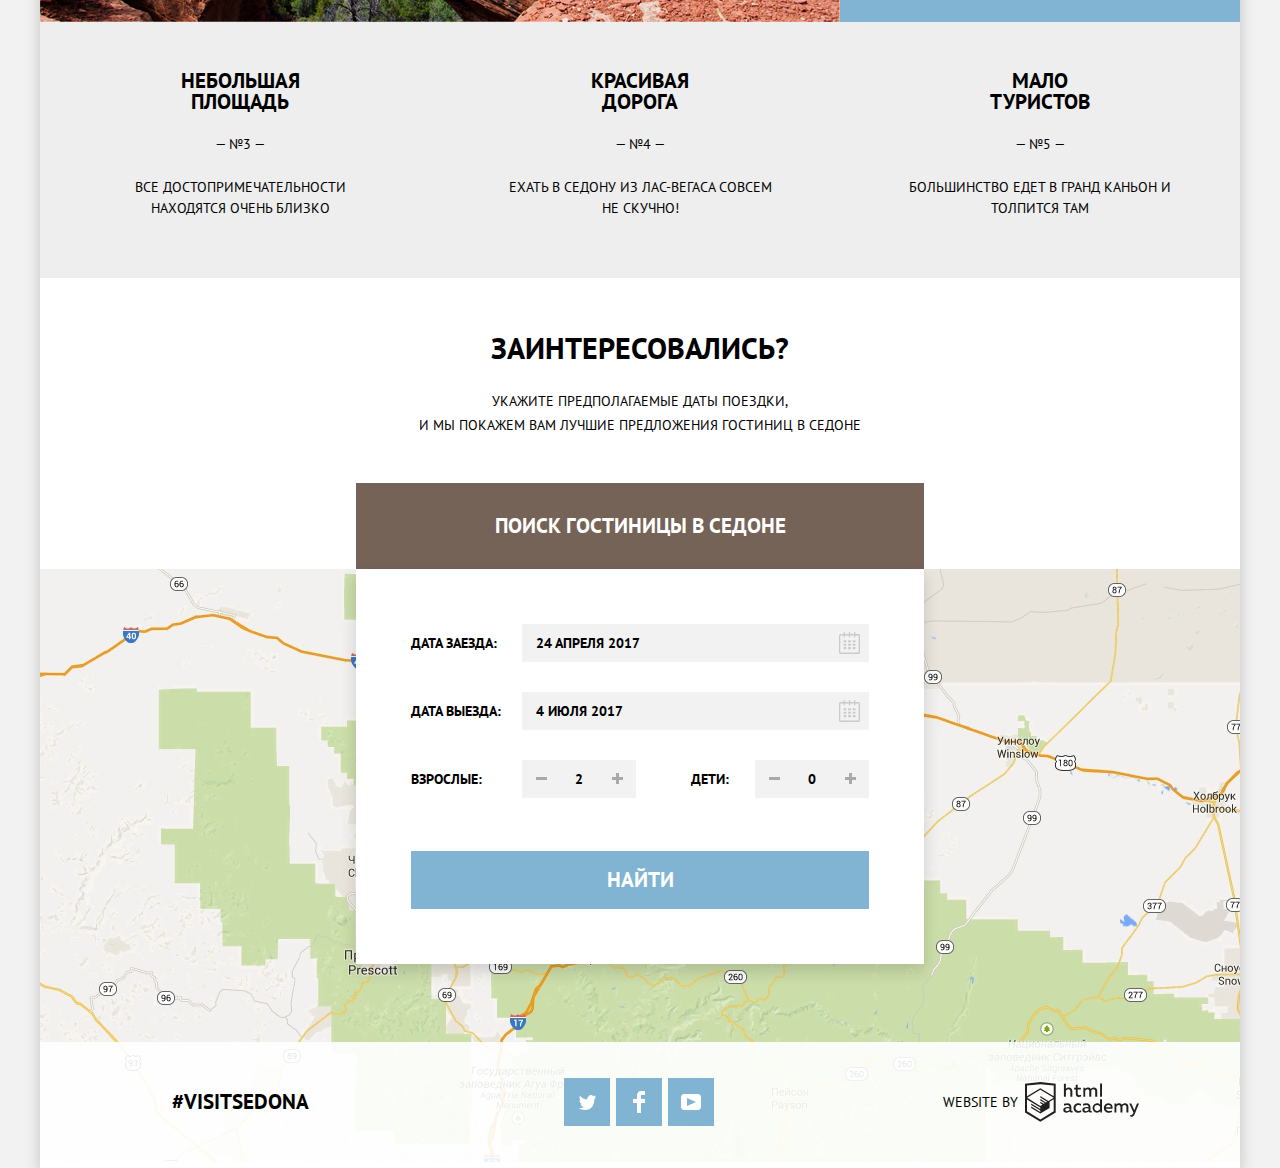
==== commit 8f1bfd5b: "Навёл порядок в коде." ====
--- a/index.html
+++ b/index.html
@@ -36,7 +36,7 @@
         <ol class="reasons-list">
           <li class="reasons-item">
             <div class="reason">
-              <h2 class="reason-title">Настоящий<br> городок</h2>
+              <h2 class="reason-title">Настоящий городок</h2>
               <span class="reason-number">— №1 —</span>
               <p class="reason-desc">Седона — не аттракцион для туристов, там течёт своя жизнь</p>
             </div>
@@ -59,7 +59,7 @@
           <li class="reasons-item">
             <img src="img/reason-2.jpg" width="800" height="256" alt="Изображение Моста дьявола">
             <div class="reason">
-              <h2 class="reason-title">Там есть Мост дьявола</h2>
+              <h2 class="reason-title">Там есть <br> Мост дьявола</h2>
               <span class="reason-number">— №2 —</span>
               <p class="reason-desc">Да, по нему можно пройти! Если конечно вы осмелитесь</p>
             </div>
@@ -94,12 +94,26 @@
               <p class="booking-form-item">
                 <label for="check-in">Дата заезда:</label>
                 <input type="text" name="check-in" id="check-in" value="24 апреля 2017">
-                <button class="btn btn-calendar" type="button"><span class="visually-hidden">Выбрать дату в календаре</span></button>
+                <button class="btn btn-calendar" type="button">
+                  <svg height="22" viewBox="0 0 21 22" width="21" xmlns="http://www.w3.org/2000/svg">
+                    <g transform="translate(0 -1)">
+                      <path d="m19.251 3.025h-2.845v-1.377c0-.381-.294-.689-.656-.689-.363 0-.656.308-.656.689v1.377h-3.938v-1.377c0-.381-.294-.689-.655-.689-.363 0-.657.308-.657.689v1.377h-3.938v-1.377c0-.381-.294-.689-.656-.689-.363 0-.657.308-.657.689v1.377h-2.843c-.966 0-1.75.822-1.75 1.837v16.302c0 1.015.784 1.836 1.75 1.836h17.501c.966 0 1.749-.821 1.749-1.836v-16.302c0-1.015-.783-1.837-1.749-1.837zm.437 18.139c.0029535.1188271-.0414365.2339571-.1233975.3200442-.0819609.0860872-.1947737.136074-.3136025.1389558h-17.501c-.24736823-.0065476-.44303574-.2115964-.438-.459v-16.302c-.00503574-.24740362.19063177-.45245245.438-.459h2.844v1.378c0 .381.294.689.657.689.362 0 .656-.308.656-.689v-1.378h3.938v1.378c0 .381.294.689.657.689.361 0 .655-.308.655-.689v-1.378h3.938v1.378c0 .381.293.689.656.689.362 0 .656-.308.656-.689v-1.378h2.845c.241 0 .437.206.437.459v16.302z" />
+                      <path d="m4.594 9.225h2.625v2.066h-2.625zm0 3.443h2.625v2.067h-2.625zm0 3.444h2.625v2.066h-2.625zm4.594 0h2.625v2.066h-2.625zm0-3.444h2.625v2.067h-2.625zm0-3.443h2.625v2.066h-2.625zm4.593 6.887h2.625v2.066h-2.625zm0-3.444h2.625v2.067h-2.625zm0-3.443h2.625v2.066h-2.625z" />
+                    </g>
+                  </svg>
+                  <span class="visually-hidden">Выбрать дату в календаре</span></button>
               </p>
               <p class="booking-form-item">
                 <label for="check-out">Дата выезда:</label>
                 <input type="text" name="check-out" id="check-out" value="4 июля 2017">
-                <button class="btn btn-calendar" type="button"><span class="visually-hidden">Выбрать дату в календаре</span></button>
+                <button class="btn btn-calendar" type="button">
+                  <svg height="22" viewBox="0 0 21 22" width="21" xmlns="http://www.w3.org/2000/svg">
+                    <g transform="translate(0 -1)">
+                      <path d="m19.251 3.025h-2.845v-1.377c0-.381-.294-.689-.656-.689-.363 0-.656.308-.656.689v1.377h-3.938v-1.377c0-.381-.294-.689-.655-.689-.363 0-.657.308-.657.689v1.377h-3.938v-1.377c0-.381-.294-.689-.656-.689-.363 0-.657.308-.657.689v1.377h-2.843c-.966 0-1.75.822-1.75 1.837v16.302c0 1.015.784 1.836 1.75 1.836h17.501c.966 0 1.749-.821 1.749-1.836v-16.302c0-1.015-.783-1.837-1.749-1.837zm.437 18.139c.0029535.1188271-.0414365.2339571-.1233975.3200442-.0819609.0860872-.1947737.136074-.3136025.1389558h-17.501c-.24736823-.0065476-.44303574-.2115964-.438-.459v-16.302c-.00503574-.24740362.19063177-.45245245.438-.459h2.844v1.378c0 .381.294.689.657.689.362 0 .656-.308.656-.689v-1.378h3.938v1.378c0 .381.294.689.657.689.361 0 .655-.308.655-.689v-1.378h3.938v1.378c0 .381.293.689.656.689.362 0 .656-.308.656-.689v-1.378h2.845c.241 0 .437.206.437.459v16.302z" />
+                      <path d="m4.594 9.225h2.625v2.066h-2.625zm0 3.443h2.625v2.067h-2.625zm0 3.444h2.625v2.066h-2.625zm4.594 0h2.625v2.066h-2.625zm0-3.444h2.625v2.067h-2.625zm0-3.443h2.625v2.066h-2.625zm4.593 6.887h2.625v2.066h-2.625zm0-3.444h2.625v2.067h-2.625zm0-3.443h2.625v2.066h-2.625z" />
+                    </g>
+                  </svg>
+                  <span class="visually-hidden">Выбрать дату в календаре</span></button>
               </p>
               <p class="booking-form-item small-item">
                 <label for="adults">Взрослые:</label>
@@ -123,7 +137,7 @@
       </section>
     </main>
     <footer class="footer index-footer">
-      <p class="footer-hashtag">#VISITSEDONA</p>
+      <a href="#" class="footer-hashtag">#VISITSEDONA</a>
       <ul class="social-list">
         <li class="social-item"><a class="social-button twitter" href="#"><span class="visually-hidden">Twitter</span></a></li>
         <li class="social-item"><a class="social-button facebook" href="#"><span class="visually-hidden">Facebook</span></a></li>
@@ -132,9 +146,9 @@
       <p class="footer-copyright">
         Website by
         <a href="https://htmlacademy.ru/intensive/htmlcss">
-          <svg height="40" viewBox="0 0 114 40" width="114" xmlns="http://www.w3.org/2000/svg">
+          <svg class="html-academy-logo" height="40" viewBox="0 0 114 40" width="114" xmlns="http://www.w3.org/2000/svg">
             <path d="m47.0655963 30.0594737c.1974105-.0080069.3927431-.0443265.5802753-.1078948v1.435c-.3976605.1538028-.8198225.2306354-1.2449542.226579-.7527399.0637424-1.4614718-.3702623-1.7619266-1.0789474-.9353662.7757732-2.1087472 1.1884995-3.312844 1.1652632-1.5931193 0-3.0701835-.8955263-3.0701835-2.7513158 0-2.2981579 2.1100917-3.0102632 3.9142202-3.0102632.7699746.0125757 1.5368502.102927 2.2894495.2697369v-.3236842c0-1.0789474-.8018348-1.9097369-2.3105504-1.9097369-1.0905611.002204-2.1686413.2374048-3.1651376.6905263v-1.8342105c1.0838696-.3795775 2.2200112-.5799017 3.3655963-.593421 2.4899082 0 4.0197248 1.208421 4.0197248 3.9381579v3.2368421c-.0146577.1546644.0317057.3089087.1287847.4284479s.2368294.1944678.3881877.208131h.1793578zm-6.7944954-1.2192105c.026882.3887386.2049695.7502492.4944442 1.0037017.2894747.2534526.6661923.3777074 1.0459228.3449825h.116055c.9543708.001679 1.8698155-.3867789 2.5426606-1.0789474v-1.5321053c-.6282024-.1365102-1.2675553-.2123698-1.909633-.2265789-1.0550459 0-2.2788991.3560526-2.2788991 1.4889474zm13.040367-6.5923685c.9480864-.0232589 1.8847714.2152856 2.7114679.6905264v1.8557894c-.7163321-.4952859-1.5619195-.7584688-2.4266055-.7552631-1.0763929-.0664701-2.1000343.4830418-2.6578754 1.4268026s-.5578411 2.126055 0 3.0698158 1.5814825 1.4932727 2.6578754 1.4268026c.8981338-.0032302 1.7805895-.2409118 2.5637614-.6905263v1.845c-.9124313.4283187-1.9082255.6386308-2.9119266.615-2.443153.1602165-4.5524341-1.7314385-4.716055-4.2294737 0-.1510526 0-.2985088 0-.4423684-.0398154-1.2363659.4025943-2.4382078 1.2297801-3.3407979.8271859-.9025902 1.9712933-1.4318885 3.1803116-1.4713074h.4009175zm12.8399082 7.811579c.1974105-.0080069.3927431-.0443265.5802753-.1078948v1.435c-.3976605.1538028-.8198225.2306354-1.2449542.226579-.7527399.0637424-1.4614717-.3702623-1.7619266-1.0789474-.9353662.7757732-2.1087472 1.1884995-3.312844 1.1652632-1.5931193 0-3.0701835-.8955263-3.0701835-2.7513158 0-2.2981579 2.1100918-3.0102632 3.9142202-3.0102632.7699747.0125757 1.5368502.102927 2.2894495.2697369v-.3236842c0-1.0789474-.8018348-1.9097369-2.3105504-1.9097369-1.0905611.002204-2.1686413.2374048-3.1651376.6905263v-1.8342105c1.0838697-.3795775 2.2200113-.5799017 3.3655963-.593421 2.4899083 0 4.0197248 1.208421 4.0197248 3.9381579v3.2368421c-.0146577.1546644.0317057.3089087.1287847.4284479.0970791.1195392.2368294.1944678.3881877.208131h.1793578zm-6.7944954-1.2192105c.0267739.3907822.2063399.7540629.498161 1.0078318.2918212.2537689.6712954.3766318 1.0527565.3408524h.116055c.9543708.001679 1.8698155-.3867789 2.5426606-1.0789474v-1.5321053c-.6282025-.1365102-1.2675554-.2123698-1.9096331-.2265789-1.1183486 0-2.278899.3560526-2.278899 1.4889474zm17.6614679-10.5197369v13.1631579h-1.7408257v-1.4242105c-.794755 1.0758093-2.0475417 1.6943042-3.3655963 1.6615789-2.4368543-.1683016-4.3294025-2.2388423-4.3294025-4.7365789s1.8925482-4.5682773 4.3294025-4.736579c1.207562-.0426974 2.3698509.4723712 3.1651376 1.4026316v-5.33zm-4.7793578 5.6321053c-1.6082126 0-2.9119266 1.3332489-2.9119266 2.9778947 0 1.6446459 1.303714 2.9778948 2.9119266 2.9778948 1.2283353.0211949 2.3466029-.7212926 2.827523-1.8773685v-2.1578947c-.4923052-1.1349219-1.5923475-1.8665709-2.8064221-1.866579zm11.1096331-1.7047369c3.4922018 0 4.7055045 2.891579 4.1357798 5.4918421h-6.5623854c.2215597 1.6184211 1.7619267 2.276579 3.3655964 2.276579.9632877.0032961 1.9150518-.2142275 2.7853211-.636579v1.7263158c-.9993324.4360258-2.0790689.6458233-3.1651376.615-2.6692661 0-5.0114679-1.5321052-5.0114679-4.7689473-.0601472-1.2018741.3519074-2.3784832 1.144486-3.2680444.7925787-.8895612 1.8999363-1.4182845 3.0756975-1.4685346h.2321101zm.0949541 1.661579c-1.3219795-.0990753-2.4732104.9141845-2.5743119 2.2657895v.0647368h4.9059633c.0522895-.6349072-.1724645-1.260991-.614037-1.710486-.4415724-.449495-1.0548183-.6764464-1.6754126-.6200403zm6.0454128 7.5526316v-8.9660527h1.7408257v1.0789474c.7478378-.8553382 1.8112007-1.3521242 2.9330275-1.3702632 1.1322858-.0719908 2.2083713.5115885 2.7853211 1.5105264.7925703-.8817741 1.8995432-1.3991719 3.0701839-1.435.933319-.0475554 1.841001.320789 2.488493 1.0098498s.971265 1.6312307.887653 2.5830449v5.6105263h-2.004587v-5.5565789c.047198-.4537606-.084326-.9080537-.36548-1.2623962-.281154-.3543424-.688769-.5795326-1.1326849-.6257617h-.2743119c-.8662164.0551714-1.6648865.4970918-2.183945 1.208421v6.2363158h-2.0045871v-5.5565789c.0439326-.4571294-.0932274-.9131827-.3807704-1.2660512-.2875429-.3528685-.701449-.5730754-1.1490461-.6113173h-.2110092c-.9414297.0846958-1.7965999.5951761-2.3316514 1.3918421v6.0744737h-1.8252293zm22.4830272-8.9876316h2.004588l-4.12523 10.2068421c-.949541 2.3413158-2.205046 3.0857895-3.534404 3.0857895-.391283-.0039412-.780775-.0546359-1.16055-.1510527v-1.6939473c.290858.0890515.593192.132701.896789.1294736.949541 0 1.666972-.6905263 2.183945-2.05l.179358-.4531578-4.220184-9.0631579h2.110092l3.017431 6.7865789zm-71.1100914-19.84184212v5.13578947c.7511898-.78202535 1.7766962-1.22482614 2.8486239-1.23.9717674-.05934584 1.9223963.30652653 2.6147775 1.00635989.6923812.69983337 1.0612421 1.66765275 1.0145803 2.66206116v5.556579h-1.9729358v-5.2976316c.0561541-.51682004-.0915628-1.03520133-.4104147-1.4402638-.3188518-.40506248-.7825055-.66335298-1.2882092-.71763096h-.3165137c-1.0062064.0618892-1.9197097.6216028-2.4477065 1.49973684v5.95578952h-2.0045871v-13.13078952h2.0045871zm11.8270642.91710526v3.23684211h3.1651376v1.72631579h-3.1651376v4.11078946c0 1.1868421.527523 1.5752632 1.6669725 1.5752632.6112385.0000659 1.216713-.1208413 1.7830275-.3560527v1.7263158c-.751495.2566795-1.539376.3842838-2.3316514.3776316-.8045305.1036282-1.61185-.1693654-2.197386-.7430419-.5855361-.5736765-.8868206-1.3868332-.8200451-2.2132739v-4.49921051h-1.6458716v-1.75868421h1.5825688v-2.71894737zm5.6972477 12.20289476v-8.99842107h1.7513762v1.07894736c.7434829-.85661049 1.8027214-1.35716676 2.922477-1.38105263 1.1022715-.07111638 2.1544617.47931287 2.7431193 1.435.7925702-.88177403 1.8995432-1.39917182 3.0701835-1.435.9403539-.03749165 1.8498971.34648267 2.490559 1.05141861s.9486635 1.66065589.8433859 2.61700243v5.6213158h-2.0045871v-5.5565789c.0471975-.45376064-.0843264-.90805374-.3654806-1.26239618-.2811541-.35434243-.6887685-.57953264-1.1326845-.62576176h-.2426606c-.8662164.05517144-1.6648865.4970918-2.1839449 1.20842106v6.23631578h-2.0045872v-5.5565789c.0471975-.45376064-.0843264-.90805374-.3654806-1.26239618-.2811541-.35434243-.6887685-.57953264-1.1326845-.62576176h-.2426606c-.9414296.0846958-1.7965999.59517604-2.3316514 1.39184211v6.07447373h-1.8146789zm16.7013762-13.13078949h1.9307339v13.10921049h-1.9307339zm-59.5678899-1.56447369h-.1688074l-15.3509174 1.66157895v28.77552633l15.3509174 9.3436842 15.3509175-9.3436842v-28.77552633zm13.1880734 29.23947368-13.3568808 8.1352632-13.34633024-8.1136842v-11.8036843l13.28302754 8.0921053v1.4242105l-9.10504589-5.5026315v1.413421l9.15779819 5.6213158v1.4997368l-9.14724773-5.5673684v1.456579l9.15779813 5.6213158 9.2316514-5.6536843v-6.1068421l4.1146789-2.4923684v11.9978948zm0-13.5192105-3.6715597 2.1578947-1.6880734 1.0789474-8.0394495-4.9307895v1.4134211l6.8472477 4.2294736-.1477064.0971053-1.0550459.5826316-5.6655963-3.4526316v1.4457895l4.4733945 2.7189474-1.0550459.7228947-3.3761468-2.05v1.413421l2.2155963 1.3378948-2.2472477 1.3594737-13.18807336-8.0381579 13.19862386-8.13526319zm0-1.4242105-13.4201835-8.08131584-13.27247709 8.08131584v-10.78947373l13.34633029-1.435 13.3463303 1.435z"
-              fill="#231f20" transform="translate(0 -1)" /></svg>
+              transform="translate(0 -1)" /></svg>
         </a>
       </p>
     </footer>
--- a/css/style.css
+++ b/css/style.css
@@ -13,30 +13,23 @@
   font-size: 14px;
   font-weight: 400;
   line-height: 21px;
-
-  padding: 0;
-
+  padding: 0;
   text-transform: uppercase;
-
   color: #000000;
-  background-color: #ffffff;
+  background-color: #f2f2f2;
 }
 
 .visually-hidden:not(:focus):not(:active),
 input[type="checkbox"].visually-hidden,
 input[type="radio"].visually-hidden {
   position: absolute;
-
   overflow: hidden;
   clip: rect(0 0 0 0);
-
   width: 1px;
   height: 1px;
   margin: -1px;
   padding: 0;
-
   white-space: nowrap;
-
   border: 0;
 
   clip-path: inset(100%);
@@ -49,6 +42,271 @@
 img {
   max-width: 100%;
   height: auto;
+}
+
+.wrapper {
+  position: relative;
+  width: 1200px;
+  margin: 0 auto;
+  box-shadow: 0 5px 15px 0 rgba(0, 1, 1, 0.20);
+}
+
+.header {
+  background: #ffffff;
+}
+
+.navigation {
+  font-size: 14px;
+  font-weight: 700;
+  line-height: 26px;
+  position: relative;
+  color: #ffffff;
+}
+
+.header-logo {
+  position: absolute;
+  z-index: 100;
+  left: 50%;
+  width: 138px;
+  margin-left: -69px;
+}
+
+.navigation-list {
+  display: flex;
+  flex-wrap: wrap;
+  justify-content: space-between;
+  margin: 0;
+  padding: 0;
+  list-style: none;
+}
+
+.navigation-item {
+  display: flex;
+  align-items: center;
+  justify-content: center;
+  width: 20%;
+  height: 56px;
+  text-align: left;
+}
+
+.navigation-item:nth-child(3) {
+  margin-left: 20%;
+  text-align: right;
+}
+
+.navigation-item:nth-child(4) {
+  text-align: right;
+}
+
+.navigation-link {
+  color: #000000;
+}
+
+.navigation-link:hover,
+.navigation-link:focus {
+  color: #81b3d2;
+}
+
+.navigation-link:active {
+  color: rgba(0, 0, 0, 0.3);
+}
+
+.navigation-link-current {
+  color: #766357;
+}
+
+.container {
+  display: flex;
+  flex-direction: column;
+}
+
+.promo {
+  position: relative;
+  display: flex;
+  align-items: center;
+  justify-content: center;
+  min-height: 510px;
+  background-color: #dddddd;
+  background-image: url("../img/promo-bg.jpg");
+  background-repeat: no-repeat;
+  background-position: 0 -56px;
+}
+
+.promo img {
+  margin-bottom: 7px;
+}
+
+.promo::after {
+  content: "";
+  position: absolute;
+  bottom: 0;
+  width: 1200px;
+  height: 57px;
+  background-image: url("data:image/svg+xml,%3Csvg height='57' viewBox='0 0 1200 57' width='1200' xmlns='http://www.w3.org/2000/svg'%3E%3Cpath d='m0 57v-57l250 24v-24l350 57 350-57v24l250-24v57z' fill='%23fff'/%3E%3C/svg%3E");
+  background-repeat: no-repeat;
+}
+
+.reasons {
+  display: flex;
+  flex-direction: column;
+  justify-content: center;
+  width: 1200px;
+  text-align: center;
+  background: #ffffff;
+}
+
+.reasons-intro {
+  width: 520px;
+  min-height: 214px;
+  margin: auto;
+  padding-top: 59px;
+}
+
+.intro-title,
+.intro-desc {
+  line-height: 26px;
+  margin: 0;
+  padding: 0;
+}
+
+.intro-title {
+  font-size: 21px;
+  font-weight: 700;
+  margin-bottom: 28px;
+}
+
+.reasons-list,
+.features-list {
+  list-style: none;
+}
+
+.reason-title,
+.feature-title {
+  font-size: 21px;
+  font-weight: 700;
+}
+
+.reasons-list {
+  display: flex;
+  flex-wrap: wrap;
+  margin: 0;
+  padding: 0;
+}
+
+.reasons-item {
+  display: flex;
+  flex-wrap: wrap;
+  min-height: 256px;
+}
+
+.reason {
+  width: 400px;
+  padding: 48px;
+  color: #ffffff;
+  background-color: #81b3d2;
+}
+
+.reason-title,
+.reason-number,
+.reason-desc {
+  margin: 0 auto;
+  padding: 0;
+}
+
+.reason-title {
+  width: 155px;
+  margin-bottom: 22px;
+}
+
+.reason-number {
+  display: block;
+  margin-bottom: 22px;
+}
+
+.features-list {
+  display: flex;
+  flex-wrap: wrap;
+  margin: 0;
+  padding: 0;
+}
+
+.features-item {
+  max-width: 400px;
+  min-height: 330px;
+  padding: 56px 50px 50px 50px;
+}
+
+.feature-title,
+.feature-desc {
+  margin: 0;
+  padding: 0;
+}
+
+.feature-title {
+  position: relative;
+  margin-bottom: 23px;
+  padding-top: 106px;
+}
+
+.feature-title::before {
+  content: "";
+  position: absolute;
+  bottom: 50px;
+  left: 50%;
+  background-repeat: no-repeat;
+}
+
+.feature-title:nth-of-type(1)::before {
+  width: 75px;
+  height: 72px;
+  margin-left: -37px;
+  background-image: url("data:image/svg+xml,%3Csvg height='72' viewBox='0 0 75 72' width='75' xmlns='http://www.w3.org/2000/svg'%3E%3Cg fill='%2381b3d2' fill-rule='nonzero'%3E%3Cpath d='m29.656 65.033h16v-23.823h-16zm2.937-20.899h10.125v17.976h-10.125z'/%3E%3Cpath d='m72.771 39.253 2.076-2.068-9.908-9.865v-27.32h-13.812v13.567l-13.627-13.567-37.348 37.185 2.077 2.068 7.832-7.795v37.618h-3.937v2.924h63.875v-2.924h-5.059v-37.618zm-10.769 29.823h-49.003v-40.542l24.501-24.385 24.502 24.385zm0-44.682-7.938-7.902v-13.568h7.938z'/%3E%3Cpath d='m29.906 27.08c0 4.261 3.47 7.713 7.75 7.713 4.279 0 7.75-3.452 7.75-7.713 0-4.259-3.471-7.713-7.75-7.713-4.281 0-7.75 3.454-7.75 7.713zm7.75-4.945c2.744 0 4.969 2.214 4.969 4.945 0 2.732-2.225 4.948-4.969 4.948-2.746 0-4.97-2.216-4.97-4.948 0-2.731 2.225-4.945 4.97-4.945zm-20.595 19.075h3v3.919h-3zm5.938 0h3v3.919h-3zm-5.938 5.972h3v3.919h-3zm5.938 0h3v3.919h-3zm25.999-5.972h3v3.919h-3zm5.938 0h3v3.919h-3zm-5.938 5.972h3v3.919h-3zm5.938 0h3v3.919h-3z'/%3E%3C/g%3E%3C/svg%3E");
+}
+
+.feature-title:nth-of-type(2)::before {
+  width: 75px;
+  height: 70px;
+  margin-left: -37px;
+  background-image: url("data:image/svg+xml,%3Csvg height='70' viewBox='0 0 75 70' width='75' xmlns='http://www.w3.org/2000/svg'%3E%3Cg fill='%2381b3d2' fill-rule='nonzero'%3E%3Cpath d='m70.854 46.71h-65.803c-2.274 0-4.135 1.94-4.135 4.313v3.504c0 2.372 1.861 4.313 4.135 4.313h.93v1.053c0 5.536 4.341 10.065 9.648 10.065h44.646c5.306 0 9.648-4.529 9.648-10.065v-1.053h.93c2.274 0 4.135-1.941 4.135-4.313v-3.504c0-2.373-1.86-4.313-4.134-4.313zm-3.848 13.184c0 3.871-3.019 7.021-6.73 7.021h-44.647c-3.711 0-6.731-3.15-6.731-7.021v-1.053h58.107v1.053zm5.065-5.367c0 .688-.558 1.271-1.218 1.271h-65.802c-.66 0-1.217-.582-1.217-1.271v-3.504c0-.688.558-1.271 1.217-1.271h65.802c.66 0 1.218.582 1.218 1.271zm-55.437-16.121 5.323 4.059 5.326-4.059 5.328 4.059 5.328-4.059 5.328 4.059 5.329-4.059 5.327 4.059 5.33-4.06 5.336 4.059 6.194-4.712-1.72-2.459-4.474 3.403-5.336-4.057-5.33 4.056-5.327-4.057-5.329 4.057-5.328-4.057-5.328 4.057-5.328-4.057-5.325 4.057-5.323-4.057-5.327 4.057-4.467-3.401-1.721 2.457 6.188 4.714zm-7.656-6.862h60.877c.041-.619.069-1.241.069-1.87 0-.394-.016-.783-.032-1.173-.665-15.844-14.706-28.501-31.94-28.501-17.233 0-31.275 12.657-31.939 28.501-.017.39-.032.78-.032 1.173 0 .629.028 1.251.07 1.87zm28.974-28.501c15.591 0 28.35 11.316 29.021 25.458h-58.042c.673-14.142 13.43-25.458 29.021-25.458z'/%3E%3Cellipse cx='37.952' cy='15.26' rx='1.945' ry='2.03'/%3E%3Cellipse cx='30.172' cy='10.23' rx='1.946' ry='2.03'/%3E%3Cellipse cx='45.732' cy='10.23' rx='1.946' ry='2.03'/%3E%3C/g%3E%3C/svg%3E");
+}
+
+.feature-title:nth-of-type(3)::before {
+  width: 64px;
+  height: 76px;
+  margin-left: -32px;
+  background-image: url("data:image/svg+xml,%3Csvg height='76' viewBox='0 0 64 76' width='64' xmlns='http://www.w3.org/2000/svg'%3E%3Cpath d='m61.097 23.501h-24.785c13.813-6.899 14.917-11.251 14.408-13.685-1.162-3.963-5.692-7.023-10.002-5.407-5.569 2.089-7.137 10.388-8.644 16.387-1.924-6.07-3.784-13.814-8.136-17.737-1.261-1.138-3.095-2.264-5.763-2.028-4.026.356-9.802 5.382-7.458 10.981 2.251 5.378 9.687 8.777 14.578 11.489h-22.416c-1.58545102.0016342-2.87184926 1.2835643-2.879 2.869v11.322c.00715074 1.5854357 1.29354898 2.8673658 2.879 2.869h.274v36.439h57.841v-36.439h.103c1.5858412-.0010844 2.872847-1.2831745 2.88-2.869v-11.322c-.007153-1.5858255-1.2941588-2.8679156-2.88-2.869zm-18.684-16.557c2.103-.31 4.982 1.299 5.255 3.209.393 2.756-3.4 5.255-5.086 6.421-2.523 1.744-4.928 2.643-7.287 4.055.884-3.69 2.549-13.011 7.118-13.685zm-22.882 9.968c-2.225-1.485-6.544-4.431-6.44-7.771.112-3.595 5.743-6.57 8.814-3.886 3.856 3.371 5.713 11.105 7.119 16.557-3.249-1.539-6.328-2.788-9.493-4.9zm5.972 57.114h-19.367v-33.465h19.368v33.465zm0-36.502h-22.457v-10.986h22.457zm10.157 0v36.503h-7.174v-47.489h7.174zm22.351 36.502h-19.367v-33.465h19.367zm2.92-36.502h-22.287v-10.986h22.287z' fill='%2381b3d2' fill-rule='evenodd' transform='translate(0 -1)'/%3E%3C/svg%3E");
+}
+
+.reasons-item-bottom {
+  display: block;
+  width: 400px;
+  padding: 48px 60px;
+  background-color: #eeeeee;
+}
+
+.booking {
+  background: #ffffff;
+}
+
+.booking-block {
+  position: relative;
+  padding: 58px 316px 0 316px;
+  text-align: center;
+}
+
+.booking-title {
+  font-size: 30px;
+  font-weight: 700;
+  line-height: 24px;
+  display: block;
+  margin-bottom: 29px;
+}
+
+.booking-desc {
+  line-height: 24px;
+  margin: 0;
+  margin-bottom: 46px;
+  padding: 0;
 }
 
 .booking-btn,
@@ -57,11 +315,9 @@
   font-size: 21px;
   font-weight: 700;
   line-height: 26px;
-
   text-align: center;
   vertical-align: middle;
   text-transform: uppercase;
-
   color: #ffffff;
   border: none;
 }
@@ -69,7 +325,6 @@
 .booking-btn {
   width: 568px;
   height: 86px;
-
   background-color: #766357;
 }
 
@@ -83,301 +338,13 @@
   background-color: #503e33;
 }
 
-.wrapper {
-  position: relative;
-
-  width: 1200px;
-  margin: 0 auto;
-
-  box-shadow: 0 5px 15px 0 rgba(0, 1, 1, 0.20);
-}
-
-.navigation {
-  font-size: 14px;
-  font-weight: 700;
-  line-height: 26px;
-
-  position: relative;
-
-  color: #ffffff;
-}
-
-.header-logo {
-  position: absolute;
-  z-index: 100;
+.booking-form-wrapper {
+  position: absolute;
   left: 50%;
-
-  width: 138px;
-  margin-left: -69px;
-}
-
-.navigation-list {
-  display: flex;
-  flex-wrap: wrap;
-  justify-content: space-between;
-
-  margin: 0;
-  padding: 0;
-
-  list-style: none;
-}
-
-.navigation-item {
-  display: flex;
-  align-items: center;
-  justify-content: center;
-
-  width: 239px;
-  height: 56px;
-}
-
-.navigation-item:nth-child(3) {
-  margin-left: auto;
-}
-
-.navigation-link {
-  color: #000000;
-}
-
-.navigation-link:hover,
-.navigation-link:focus {
-  color: #81b3d2;
-}
-
-.navigation-link:active {
-  color: rgba(0, 0, 0, 0.3);
-}
-
-.navigation-link-current {
-  color: #766357;
-}
-
-.container {
-  display: flex;
-  flex-direction: column;
-}
-
-.promo {
-  position: relative;
-
-  display: flex;
-  align-items: center;
-  justify-content: center;
-
-  min-height: 510px;
-
-  background-color: #f2f2f2;
-  background-image: url("../img/promo-bg.jpg");
-  background-repeat: no-repeat;
-  background-position: 0 -56px;
-}
-
-.promo img {
-  margin-bottom: 7px;
-}
-
-.promo::after {
-  content: "";
-
-  position: absolute;
-  bottom: 0;
-
-  width: 1200px;
-  height: 57px;
-
-  background-image: url("data:image/svg+xml,%3Csvg height='57' viewBox='0 0 1200 57' width='1200' xmlns='http://www.w3.org/2000/svg'%3E%3Cpath d='m0 57v-57l250 24v-24l350 57 350-57v24l250-24v57z' fill='%23fff'/%3E%3C/svg%3E");
-  background-repeat: no-repeat;
-}
-
-.reasons {
-  display: flex;
-  flex-direction: column;
-  justify-content: center;
-
-  width: 1200px;
-
-  text-align: center;
-}
-
-.reasons-intro {
-  width: 520px;
-  min-height: 214px;
-  margin: auto;
-  padding-top: 59px;
-}
-
-.intro-title,
-.intro-desc {
-  line-height: 26px;
-
-  margin: 0;
-  padding: 0;
-}
-
-.intro-title {
-  font-size: 21px;
-  font-weight: 700;
-
-  margin-bottom: 28px;
-}
-
-.reasons-list,
-.features-list {
-  list-style: none;
-}
-
-.reasons-list h2,
-.reasons-list h3 {
-  font-size: 21px;
-  font-weight: 700;
-}
-
-.reasons-list {
-  display: flex;
-  flex-wrap: wrap;
-
-  margin: 0;
-  padding: 0;
-}
-
-.reasons-item {
-  display: flex;
-  flex-wrap: wrap;
-
-  min-height: 256px;
-}
-
-.reason {
-  width: 400px;
-  padding: 48px;
-
-  color: #ffffff;
-  background-color: #81b3d2;
-}
-
-.reason-title,
-.reason-number,
-.reason-desc {
-  margin: 0 auto;
-  padding: 0;
-}
-
-.reason-title {
-  width: 155px;
-  margin-bottom: 22px;
-}
-
-.reason-number {
-  display: block;
-
-  margin-bottom: 22px;
-}
-
-.features-list {
-  display: flex;
-  flex-wrap: wrap;
-
-  margin: 0;
-  padding: 0;
-}
-
-.features-item {
-  max-width: 400px;
-  min-height: 330px;
-  padding: 56px 50px 50px 50px;
-}
-
-.feature-title,
-.feature-desc {
-  margin: 0;
-  padding: 0;
-}
-
-.feature-title {
-  position: relative;
-
-  margin-bottom: 23px;
-  padding-top: 106px;
-}
-
-.feature-title::before {
-  content: "";
-
-  position: absolute;
-  bottom: 50px;
-  left: 50%;
-
-  background-repeat: no-repeat;
-}
-
-.features-item:nth-of-type(1) .feature-title::before {
-  width: 75px;
-  height: 72px;
-  margin-left: -37px;
-
-  background-image: url("data:image/svg+xml,%3Csvg height='72' viewBox='0 0 75 72' width='75' xmlns='http://www.w3.org/2000/svg'%3E%3Cg fill='%2381b3d2' fill-rule='nonzero'%3E%3Cpath d='m29.656 65.033h16v-23.823h-16zm2.937-20.899h10.125v17.976h-10.125z'/%3E%3Cpath d='m72.771 39.253 2.076-2.068-9.908-9.865v-27.32h-13.812v13.567l-13.627-13.567-37.348 37.185 2.077 2.068 7.832-7.795v37.618h-3.937v2.924h63.875v-2.924h-5.059v-37.618zm-10.769 29.823h-49.003v-40.542l24.501-24.385 24.502 24.385zm0-44.682-7.938-7.902v-13.568h7.938z'/%3E%3Cpath d='m29.906 27.08c0 4.261 3.47 7.713 7.75 7.713 4.279 0 7.75-3.452 7.75-7.713 0-4.259-3.471-7.713-7.75-7.713-4.281 0-7.75 3.454-7.75 7.713zm7.75-4.945c2.744 0 4.969 2.214 4.969 4.945 0 2.732-2.225 4.948-4.969 4.948-2.746 0-4.97-2.216-4.97-4.948 0-2.731 2.225-4.945 4.97-4.945zm-20.595 19.075h3v3.919h-3zm5.938 0h3v3.919h-3zm-5.938 5.972h3v3.919h-3zm5.938 0h3v3.919h-3zm25.999-5.972h3v3.919h-3zm5.938 0h3v3.919h-3zm-5.938 5.972h3v3.919h-3zm5.938 0h3v3.919h-3z'/%3E%3C/g%3E%3C/svg%3E");
-}
-
-.features-item:nth-of-type(2) .feature-title::before {
-  width: 75px;
-  height: 70px;
-  margin-left: -37px;
-
-  background-image: url("data:image/svg+xml,%3Csvg height='70' viewBox='0 0 75 70' width='75' xmlns='http://www.w3.org/2000/svg'%3E%3Cg fill='%2381b3d2' fill-rule='nonzero'%3E%3Cpath d='m70.854 46.71h-65.803c-2.274 0-4.135 1.94-4.135 4.313v3.504c0 2.372 1.861 4.313 4.135 4.313h.93v1.053c0 5.536 4.341 10.065 9.648 10.065h44.646c5.306 0 9.648-4.529 9.648-10.065v-1.053h.93c2.274 0 4.135-1.941 4.135-4.313v-3.504c0-2.373-1.86-4.313-4.134-4.313zm-3.848 13.184c0 3.871-3.019 7.021-6.73 7.021h-44.647c-3.711 0-6.731-3.15-6.731-7.021v-1.053h58.107v1.053zm5.065-5.367c0 .688-.558 1.271-1.218 1.271h-65.802c-.66 0-1.217-.582-1.217-1.271v-3.504c0-.688.558-1.271 1.217-1.271h65.802c.66 0 1.218.582 1.218 1.271zm-55.437-16.121 5.323 4.059 5.326-4.059 5.328 4.059 5.328-4.059 5.328 4.059 5.329-4.059 5.327 4.059 5.33-4.06 5.336 4.059 6.194-4.712-1.72-2.459-4.474 3.403-5.336-4.057-5.33 4.056-5.327-4.057-5.329 4.057-5.328-4.057-5.328 4.057-5.328-4.057-5.325 4.057-5.323-4.057-5.327 4.057-4.467-3.401-1.721 2.457 6.188 4.714zm-7.656-6.862h60.877c.041-.619.069-1.241.069-1.87 0-.394-.016-.783-.032-1.173-.665-15.844-14.706-28.501-31.94-28.501-17.233 0-31.275 12.657-31.939 28.501-.017.39-.032.78-.032 1.173 0 .629.028 1.251.07 1.87zm28.974-28.501c15.591 0 28.35 11.316 29.021 25.458h-58.042c.673-14.142 13.43-25.458 29.021-25.458z'/%3E%3Cellipse cx='37.952' cy='15.26' rx='1.945' ry='2.03'/%3E%3Cellipse cx='30.172' cy='10.23' rx='1.946' ry='2.03'/%3E%3Cellipse cx='45.732' cy='10.23' rx='1.946' ry='2.03'/%3E%3C/g%3E%3C/svg%3E");
-}
-
-.features-item:nth-of-type(3) .feature-title::before {
-  width: 64px;
-  height: 76px;
-  margin-left: -32px;
-
-  background-image: url("data:image/svg+xml,%3Csvg height='76' viewBox='0 0 64 76' width='64' xmlns='http://www.w3.org/2000/svg'%3E%3Cpath d='m61.097 23.501h-24.785c13.813-6.899 14.917-11.251 14.408-13.685-1.162-3.963-5.692-7.023-10.002-5.407-5.569 2.089-7.137 10.388-8.644 16.387-1.924-6.07-3.784-13.814-8.136-17.737-1.261-1.138-3.095-2.264-5.763-2.028-4.026.356-9.802 5.382-7.458 10.981 2.251 5.378 9.687 8.777 14.578 11.489h-22.416c-1.58545102.0016342-2.87184926 1.2835643-2.879 2.869v11.322c.00715074 1.5854357 1.29354898 2.8673658 2.879 2.869h.274v36.439h57.841v-36.439h.103c1.5858412-.0010844 2.872847-1.2831745 2.88-2.869v-11.322c-.007153-1.5858255-1.2941588-2.8679156-2.88-2.869zm-18.684-16.557c2.103-.31 4.982 1.299 5.255 3.209.393 2.756-3.4 5.255-5.086 6.421-2.523 1.744-4.928 2.643-7.287 4.055.884-3.69 2.549-13.011 7.118-13.685zm-22.882 9.968c-2.225-1.485-6.544-4.431-6.44-7.771.112-3.595 5.743-6.57 8.814-3.886 3.856 3.371 5.713 11.105 7.119 16.557-3.249-1.539-6.328-2.788-9.493-4.9zm5.972 57.114h-19.367v-33.465h19.368v33.465zm0-36.502h-22.457v-10.986h22.457zm10.157 0v36.503h-7.174v-47.489h7.174zm22.351 36.502h-19.367v-33.465h19.367zm2.92-36.502h-22.287v-10.986h22.287z' fill='%2381b3d2' fill-rule='evenodd' transform='translate(0 -1)'/%3E%3C/svg%3E");
-}
-
-.reasons-item-bottom {
-  display: block;
-
-  width: 400px;
-  padding: 48px 60px;
-
-  background-color: #eeeeee;
-}
-
-.booking-block {
-  position: relative;
-
-  padding: 58px 316px 0 316px;
-
-  text-align: center;
-}
-
-.booking-title {
-  font-size: 30px;
-  font-weight: 700;
-  line-height: 24px;
-
-  display: block;
-
-  margin-bottom: 29px;
-}
-
-.booking-desc {
-  line-height: 24px;
-
-  margin: 0;
-  margin-bottom: 46px;
-  padding: 0;
-}
-
-.booking-form-wrapper {
-  position: absolute;
-  left: 50%;
-
   width: 568px;
   min-height: 395px;
   margin-left: -284px;
   padding: 55px;
-
   background-color: #ffffff;
   box-shadow: 0 7px 15px 0 rgba(0, 1, 1, 0.15);
 }
@@ -386,35 +353,36 @@
   font-size: 14px;
   font-weight: 700;
   line-height: 26px;
-
   display: flex;
   flex-wrap: wrap;
   justify-content: space-between;
-
   text-align: left;
 }
 
 .booking-form-item {
   display: flex;
   align-items: center;
-
   margin: 0;
   margin-bottom: 30px;
 }
 
+.booking-form-item:nth-child(1),
+.booking-form-item:nth-child(2) {
+  position: relative;
+  width: 100%;
+}
+
 .booking-form-item label {
+  flex-shrink: 0;
   width: 111px;
 }
 
 .booking-form-item input {
   font: inherit;
-
-  width: 308px;
+  width: 100%;
   height: 38px;
-  padding: 6px 12px;
-
+  padding: 6px 35px 6px 12px;
   text-transform: uppercase;
-
   border: 2px solid #f2f2f2;
   background-color: #f2f2f2;
 }
@@ -438,57 +406,50 @@
 .small-item input {
   width: 38px;
   padding: 6px;
-
   text-align: center;
 }
 
 .btn {
   position: relative;
-
   width: 38px;
   height: 38px;
-
   border: 2px solid #f2f2f2;
   background-color: #f2f2f2;
 }
 
-.btn-calendar::after {
-  content: "";
-
-  position: absolute;
-  right: 6px;
-  bottom: 6px;
-
+.btn-calendar {
+  position: absolute;
+  top: 8px;
+  right: 9px;
   width: 21px;
   height: 22px;
-
-  background-image: url("data:image/svg+xml,%3Csvg height='22' viewBox='0 0 21 22' width='21' xmlns='http://www.w3.org/2000/svg'%3E%3Cg fill='%23a9a9a9' fill-rule='nonzero' transform='translate(0 -1)'%3E%3Cpath d='m19.251 3.025h-2.845v-1.377c0-.381-.294-.689-.656-.689-.363 0-.656.308-.656.689v1.377h-3.938v-1.377c0-.381-.294-.689-.655-.689-.363 0-.657.308-.657.689v1.377h-3.938v-1.377c0-.381-.294-.689-.656-.689-.363 0-.657.308-.657.689v1.377h-2.843c-.966 0-1.75.822-1.75 1.837v16.302c0 1.015.784 1.836 1.75 1.836h17.501c.966 0 1.749-.821 1.749-1.836v-16.302c0-1.015-.783-1.837-1.749-1.837zm.437 18.139c.0029535.1188271-.0414365.2339571-.1233975.3200442-.0819609.0860872-.1947737.136074-.3136025.1389558h-17.501c-.24736823-.0065476-.44303574-.2115964-.438-.459v-16.302c-.00503574-.24740362.19063177-.45245245.438-.459h2.844v1.378c0 .381.294.689.657.689.362 0 .656-.308.656-.689v-1.378h3.938v1.378c0 .381.294.689.657.689.361 0 .655-.308.655-.689v-1.378h3.938v1.378c0 .381.293.689.656.689.362 0 .656-.308.656-.689v-1.378h2.845c.241 0 .437.206.437.459v16.302z'/%3E%3Cpath d='m4.594 9.225h2.625v2.066h-2.625zm0 3.443h2.625v2.067h-2.625zm0 3.444h2.625v2.066h-2.625zm4.594 0h2.625v2.066h-2.625zm0-3.444h2.625v2.067h-2.625zm0-3.443h2.625v2.066h-2.625zm4.593 6.887h2.625v2.066h-2.625zm0-3.444h2.625v2.067h-2.625zm0-3.443h2.625v2.066h-2.625z'/%3E%3C/g%3E%3C/svg%3E");
-  background-repeat: no-repeat;
-}
-
-.btn-calendar:hover::after,
-.btn-calendar:focus::after {
-  background-image: url("data:image/svg+xml,%3Csvg height='22' viewBox='0 0 21 22' width='21' xmlns='http://www.w3.org/2000/svg'%3E%3Cg transform='translate(0 -1)'%3E%3Cpath d='m19.251 3.025h-2.845v-1.377c0-.381-.294-.689-.656-.689-.363 0-.656.308-.656.689v1.377h-3.938v-1.377c0-.381-.294-.689-.655-.689-.363 0-.657.308-.657.689v1.377h-3.938v-1.377c0-.381-.294-.689-.656-.689-.363 0-.657.308-.657.689v1.377h-2.843c-.966 0-1.75.822-1.75 1.837v16.302c0 1.015.784 1.836 1.75 1.836h17.501c.966 0 1.749-.821 1.749-1.836v-16.302c0-1.015-.783-1.837-1.749-1.837zm.437 18.139c.0029535.1188271-.0414365.2339571-.1233975.3200442-.0819609.0860872-.1947737.136074-.3136025.1389558h-17.501c-.24736823-.0065476-.44303574-.2115964-.438-.459v-16.302c-.00503574-.24740362.19063177-.45245245.438-.459h2.844v1.378c0 .381.294.689.657.689.362 0 .656-.308.656-.689v-1.378h3.938v1.378c0 .381.294.689.657.689.361 0 .655-.308.655-.689v-1.378h3.938v1.378c0 .381.293.689.656.689.362 0 .656-.308.656-.689v-1.378h2.845c.241 0 .437.206.437.459v16.302z'/%3E%3Cpath d='m4.594 9.225h2.625v2.066h-2.625zm0 3.443h2.625v2.067h-2.625zm0 3.444h2.625v2.066h-2.625zm4.594 0h2.625v2.066h-2.625zm0-3.444h2.625v2.067h-2.625zm0-3.443h2.625v2.066h-2.625zm4.593 6.887h2.625v2.066h-2.625zm0-3.444h2.625v2.067h-2.625zm0-3.443h2.625v2.066h-2.625z'/%3E%3C/g%3E%3C/svg%3E");
-  background-repeat: no-repeat;
-}
-
-.btn-calendar:active::after {
-  background-image: url("data:image/svg+xml,%3Csvg height='22' viewBox='0 0 21 22' width='21' xmlns='http://www.w3.org/2000/svg'%3E%3Cg fill='%2381b3d2' transform='translate(0 -1)'%3E%3Cpath d='m19.251 3.025h-2.845v-1.377c0-.381-.294-.689-.656-.689-.363 0-.656.308-.656.689v1.377h-3.938v-1.377c0-.381-.294-.689-.655-.689-.363 0-.657.308-.657.689v1.377h-3.938v-1.377c0-.381-.294-.689-.656-.689-.363 0-.657.308-.657.689v1.377h-2.843c-.966 0-1.75.822-1.75 1.837v16.302c0 1.015.784 1.836 1.75 1.836h17.501c.966 0 1.749-.821 1.749-1.836v-16.302c0-1.015-.783-1.837-1.749-1.837zm.437 18.139c.0029535.1188271-.0414365.2339571-.1233975.3200442-.0819609.0860872-.1947737.136074-.3136025.1389558h-17.501c-.24736823-.0065476-.44303574-.2115964-.438-.459v-16.302c-.00503574-.24740362.19063177-.45245245.438-.459h2.844v1.378c0 .381.294.689.657.689.362 0 .656-.308.656-.689v-1.378h3.938v1.378c0 .381.294.689.657.689.361 0 .655-.308.655-.689v-1.378h3.938v1.378c0 .381.293.689.656.689.362 0 .656-.308.656-.689v-1.378h2.845c.241 0 .437.206.437.459v16.302z'/%3E%3Cpath d='m4.594 9.225h2.625v2.066h-2.625zm0 3.443h2.625v2.067h-2.625zm0 3.444h2.625v2.066h-2.625zm4.594 0h2.625v2.066h-2.625zm0-3.444h2.625v2.067h-2.625zm0-3.443h2.625v2.066h-2.625zm4.593 6.887h2.625v2.066h-2.625zm0-3.444h2.625v2.067h-2.625zm0-3.443h2.625v2.066h-2.625z'/%3E%3C/g%3E%3C/svg%3E");
-  background-repeat: no-repeat;
+  padding: 0;
+  border: none;
+  background: transparent;
+}
+
+.btn-calendar svg {
+  fill: #cacaca;
+}
+
+.btn-calendar:focus svg,
+.btn-calendar:hover svg {
+  fill: #000000;
+}
+
+.btn-calendar:active svg {
+  fill: #81b3d2;
 }
 
 .btn-minus::before,
 .btn-plus::before,
 .btn-plus::after {
   content: "";
-
   position: absolute;
   top: 15px;
   left: 12px;
-
   width: 11px;
   height: 3px;
-
   background-color: #a9a9a9;
 }
 
@@ -511,7 +472,6 @@
 .booking-submit-btn {
   width: 458px;
   height: 58px;
-
   background-color: #81b3d2;
 }
 
@@ -535,12 +495,10 @@
 
 .filter fieldset {
   display: block;
-
   margin: 0;
   margin-right: 120px;
   padding: 0;
   padding-top: 25px;
-
   border: none;
 }
 
@@ -548,20 +506,17 @@
   font-size: 16px;
   font-weight: 700;
   line-height: 21px;
-
   color: #ffffff;
 }
 
 .filter {
   display: flex;
-
   padding: 27px 72px 5px 72px;
 }
 
 .filter-list {
   margin: 0;
   padding: 0;
-
   list-style: none;
 }
 
@@ -571,39 +526,33 @@
 
 .filter-option-label {
   position: relative;
-
   padding-left: 40px;
-
   cursor: pointer;
 }
 
-.filter-option-label input[type="checkbox"] + .filter-checkbox {
+.filter-option-label input[type="checkbox"]+.filter-checkbox {
   position: absolute;
   top: 0;
   left: 0;
-
   width: 27px;
   height: 23px;
   margin-top: -4px;
-
   background-image: url("data:image/svg+xml,%3Csvg height='23' viewBox='0 0 23 23' width='23' xmlns='http://www.w3.org/2000/svg'%3E%3Cpath d='m20 2c.542 0 1 .458 1 1v17c0 .542-.458 1-1 1h-17c-.542 0-1-.458-1-1v-17c0-.542.458-1 1-1zm0-2h-17c-1.65 0-3 1.35-3 3v17c0 1.65 1.35 3 3 3h17c1.65 0 3-1.35 3-3v-17c0-1.65-1.35-3-3-3z' fill='%23fff'/%3E%3C/svg%3E");
   background-repeat: no-repeat;
 }
 
-.filter-option-label input[type="checkbox"]:checked + .filter-checkbox {
+.filter-option-label input[type="checkbox"]:checked+.filter-checkbox {
   background-image: url("data:image/svg+xml,%3Csvg height='23' viewBox='0 0 27 23' width='27' xmlns='http://www.w3.org/2000/svg'%3E%3Cg fill='%23fff' fill-rule='nonzero'%3E%3Cpath d='m7.285 7.486-2.829 2.829 7.783 7.783 13.932-13.932-2.828-2.829-11.104 11.102z'/%3E%3Cpath d='m21 20c0 .542-.458 1-1 1h-17c-.542 0-1-.458-1-1v-17c0-.542.458-1 1-1h16.908l1.585-1.585c-.4519846-.26845822-.9673109-.41170031-1.493-.415h-17c-1.65 0-3 1.35-3 3v17c0 1.65 1.35 3 3 3h17c1.65 0 3-1.35 3-3v-9.829l-2 2z'/%3E%3C/g%3E%3C/svg%3E");
 }
 
-.filter-option-label input[type="checkbox"]:disabled + .filter-checkbox {
+.filter-option-label input[type="checkbox"]:disabled+.filter-checkbox {
   opacity: 0.5;
 }
 
 .filter-range {
   width: 318px;
   margin-left: auto;
-
   text-transform: uppercase;
-
   color: #ffffff;
 }
 
@@ -611,35 +560,27 @@
   font-size: 16px;
   font-weight: 600;
   line-height: 21px;
-
   margin-bottom: 9px;
   padding-left: 2px;
 }
 
 .price-controls {
   font-size: 0;
-
-  position: relative;
-
+  position: relative;
   height: 36px;
   margin-bottom: 20px;
-
   border: 2px solid #ffffff;
   border-radius: 2px;
 }
 
 .price-controls::after {
   content: "";
-
   position: absolute;
   top: 50%;
   left: 50%;
-
   width: 2px;
   height: 22px;
-
   transform: translate(-50%, -50%);
-
   background: #ffffff;
   background: #ffffff;
 }
@@ -647,9 +588,7 @@
 .price-controls label {
   font-size: 14px;
   line-height: 21px;
-
   display: inline-block;
-
   cursor: pointer;
   vertical-align: top;
 }
@@ -662,10 +601,8 @@
 
 .price-controls input {
   font: inherit;
-
   width: 50px;
   margin: 0;
-
   color: inherit;
   border: none;
   background: none;
@@ -673,32 +610,26 @@
 
 .range-controls {
   position: relative;
-
   margin-bottom: 32px;
 }
 
 .range-controls .scale {
   height: 2px;
-
   background: rgba(255, 255, 255, 0.3);
 }
 
 .range-controls .bar {
   width: 80%;
   height: 2px;
-
   background: #ffffff;
 }
 
 .range-toggle {
   position: absolute;
   top: -9px;
-
   width: 20px;
   height: 20px;
-
   cursor: pointer;
-
   border: 8px solid #ffffff;
   border-radius: 50%;
   background: #ababab;
@@ -722,16 +653,12 @@
   font-size: 14px;
   font-weight: 400;
   line-height: 21px;
-
   display: block;
-
   width: 137px;
   height: 36px;
   margin: 0 auto;
-
   text-align: center;
   text-transform: uppercase;
-
   color: #ffffff;
   border: 2px solid #ffffff;
   background-color: rgba(134, 163, 193, 0);
@@ -746,27 +673,23 @@
 .results {
   font-size: 12px;
   line-height: 18px;
-
   display: flex;
   align-items: baseline;
-
   min-height: 86px;
   padding: 24px 72px 0 72px;
-
   border-bottom: 1px solid #e5e5e5;
+  background: #ffffff;
 }
 
 .results-title {
   font-size: 21px;
   font-weight: 700;
   line-height: 26px;
-
   margin-right: 48px;
 }
 
 .sort-list {
   display: flex;
-
   list-style: none;
 }
 
@@ -780,7 +703,6 @@
 
 .sort-link {
   text-decoration: underline dotted;
-
   color: rgba(0, 0, 0, 0.3);
 
   text-decoration-color: #81b3d2;
@@ -793,13 +715,11 @@
 
 .sort-link:active {
   text-decoration: none;
-
   color: #000000;
 }
 
 .sort-link-current {
   text-decoration: none;
-
   color: #81b3d2;
 }
 
@@ -809,14 +729,12 @@
 
 .sort-link-btn {
   font-size: 0;
-
   display: inline-block;
-
   width: 10px;
   height: 10px;
   margin: 0;
   padding: 0;
-
+  vertical-align: middle;
   border: 10px solid #cacaca;
   border-right-width: 5px;
   border-right-color: transparent;
@@ -846,23 +764,23 @@
   border-bottom-width: 0;
 }
 
+.hotels {
+  background: #ffffff;
+}
+
 .hotels-list {
   display: flex;
   flex-direction: column;
-
-  margin: 0;
-  padding: 0;
-
+  margin: 0;
+  padding: 0;
   list-style: none;
 }
 
 .hotels-item {
   display: flex;
-
   min-height: 150px;
   margin: 0;
   padding: 30px 72px;
-
   border-bottom: 1px solid #e5e5e5;
 }
 
@@ -875,7 +793,6 @@
 .hotel-info-detailed {
   margin: 0;
   padding: 0;
-
   color: #333333;
 }
 
@@ -888,7 +805,6 @@
   font-size: 21px;
   font-weight: 700;
   line-height: 26px;
-
   color: #000000;
 }
 
@@ -903,9 +819,9 @@
 
 .hotel-type {
   display: inline-block;
-
   width: 110px;
   margin-bottom: 16px;
+  vertical-align: middle;
 }
 
 .hotel-info-buttons {
@@ -915,15 +831,12 @@
 .button-more,
 .button-book {
   font-weight: 700;
-
   padding: 5px 17px;
-
   color: #ffffff;
 }
 
 .button-more {
   margin-right: 2px;
-
   background-color: #81b3d2;
 }
 
@@ -956,7 +869,6 @@
   align-items: flex-end;
   flex-direction: column;
   justify-content: space-between;
-
   margin: 0;
   margin-left: auto;
 }
@@ -967,14 +879,11 @@
 
 .hotel-ratings-class::after {
   content: "";
-
   position: absolute;
   top: 0;
   right: 0;
-
   width: 114px;
   height: 17px;
-
   background-repeat: no-repeat;
 }
 
@@ -985,31 +894,31 @@
 
 .two-stars::after {
   background-image: url("data:image/svg+xml,%3Csvg height='17' viewBox='0 0 18 17' width='18' xmlns='http://www.w3.org/2000/svg'%3E%3Cpath d='m9.002 0 2.126 6.494h6.877l-5.564 4.012 2.125 6.494-5.564-4.013-5.564 4.013 2.126-6.494-5.564-4.012h6.878z' fill='%2381b3d2'/%3E%3C/svg%3E"),
-  url("data:image/svg+xml,%3Csvg height='17' viewBox='0 0 18 17' width='18' xmlns='http://www.w3.org/2000/svg'%3E%3Cpath d='m9.002 0 2.126 6.494h6.877l-5.564 4.012 2.125 6.494-5.564-4.013-5.564 4.013 2.126-6.494-5.564-4.012h6.878z' fill='%2381b3d2'/%3E%3C/svg%3E");
+    url("data:image/svg+xml,%3Csvg height='17' viewBox='0 0 18 17' width='18' xmlns='http://www.w3.org/2000/svg'%3E%3Cpath d='m9.002 0 2.126 6.494h6.877l-5.564 4.012 2.125 6.494-5.564-4.013-5.564 4.013 2.126-6.494-5.564-4.012h6.878z' fill='%2381b3d2'/%3E%3C/svg%3E");
   background-position: 96px, 73px;
 }
 
 .three-stars::after {
   background-image: url("data:image/svg+xml,%3Csvg height='17' viewBox='0 0 18 17' width='18' xmlns='http://www.w3.org/2000/svg'%3E%3Cpath d='m9.002 0 2.126 6.494h6.877l-5.564 4.012 2.125 6.494-5.564-4.013-5.564 4.013 2.126-6.494-5.564-4.012h6.878z' fill='%2381b3d2'/%3E%3C/svg%3E"),
-  url("data:image/svg+xml,%3Csvg height='17' viewBox='0 0 18 17' width='18' xmlns='http://www.w3.org/2000/svg'%3E%3Cpath d='m9.002 0 2.126 6.494h6.877l-5.564 4.012 2.125 6.494-5.564-4.013-5.564 4.013 2.126-6.494-5.564-4.012h6.878z' fill='%2381b3d2'/%3E%3C/svg%3E"),
-  url("data:image/svg+xml,%3Csvg height='17' viewBox='0 0 18 17' width='18' xmlns='http://www.w3.org/2000/svg'%3E%3Cpath d='m9.002 0 2.126 6.494h6.877l-5.564 4.012 2.125 6.494-5.564-4.013-5.564 4.013 2.126-6.494-5.564-4.012h6.878z' fill='%2381b3d2'/%3E%3C/svg%3E");
+    url("data:image/svg+xml,%3Csvg height='17' viewBox='0 0 18 17' width='18' xmlns='http://www.w3.org/2000/svg'%3E%3Cpath d='m9.002 0 2.126 6.494h6.877l-5.564 4.012 2.125 6.494-5.564-4.013-5.564 4.013 2.126-6.494-5.564-4.012h6.878z' fill='%2381b3d2'/%3E%3C/svg%3E"),
+    url("data:image/svg+xml,%3Csvg height='17' viewBox='0 0 18 17' width='18' xmlns='http://www.w3.org/2000/svg'%3E%3Cpath d='m9.002 0 2.126 6.494h6.877l-5.564 4.012 2.125 6.494-5.564-4.013-5.564 4.013 2.126-6.494-5.564-4.012h6.878z' fill='%2381b3d2'/%3E%3C/svg%3E");
   background-position: 96px, 73px, 48px;
 }
 
 .four-stars::after {
   background-image: url("data:image/svg+xml,%3Csvg height='17' viewBox='0 0 18 17' width='18' xmlns='http://www.w3.org/2000/svg'%3E%3Cpath d='m9.002 0 2.126 6.494h6.877l-5.564 4.012 2.125 6.494-5.564-4.013-5.564 4.013 2.126-6.494-5.564-4.012h6.878z' fill='%2381b3d2'/%3E%3C/svg%3E"),
-  url("data:image/svg+xml,%3Csvg height='17' viewBox='0 0 18 17' width='18' xmlns='http://www.w3.org/2000/svg'%3E%3Cpath d='m9.002 0 2.126 6.494h6.877l-5.564 4.012 2.125 6.494-5.564-4.013-5.564 4.013 2.126-6.494-5.564-4.012h6.878z' fill='%2381b3d2'/%3E%3C/svg%3E"),
-  url("data:image/svg+xml,%3Csvg height='17' viewBox='0 0 18 17' width='18' xmlns='http://www.w3.org/2000/svg'%3E%3Cpath d='m9.002 0 2.126 6.494h6.877l-5.564 4.012 2.125 6.494-5.564-4.013-5.564 4.013 2.126-6.494-5.564-4.012h6.878z' fill='%2381b3d2'/%3E%3C/svg%3E"),
-  url("data:image/svg+xml,%3Csvg height='17' viewBox='0 0 18 17' width='18' xmlns='http://www.w3.org/2000/svg'%3E%3Cpath d='m9.002 0 2.126 6.494h6.877l-5.564 4.012 2.125 6.494-5.564-4.013-5.564 4.013 2.126-6.494-5.564-4.012h6.878z' fill='%2381b3d2'/%3E%3C/svg%3E");
+    url("data:image/svg+xml,%3Csvg height='17' viewBox='0 0 18 17' width='18' xmlns='http://www.w3.org/2000/svg'%3E%3Cpath d='m9.002 0 2.126 6.494h6.877l-5.564 4.012 2.125 6.494-5.564-4.013-5.564 4.013 2.126-6.494-5.564-4.012h6.878z' fill='%2381b3d2'/%3E%3C/svg%3E"),
+    url("data:image/svg+xml,%3Csvg height='17' viewBox='0 0 18 17' width='18' xmlns='http://www.w3.org/2000/svg'%3E%3Cpath d='m9.002 0 2.126 6.494h6.877l-5.564 4.012 2.125 6.494-5.564-4.013-5.564 4.013 2.126-6.494-5.564-4.012h6.878z' fill='%2381b3d2'/%3E%3C/svg%3E"),
+    url("data:image/svg+xml,%3Csvg height='17' viewBox='0 0 18 17' width='18' xmlns='http://www.w3.org/2000/svg'%3E%3Cpath d='m9.002 0 2.126 6.494h6.877l-5.564 4.012 2.125 6.494-5.564-4.013-5.564 4.013 2.126-6.494-5.564-4.012h6.878z' fill='%2381b3d2'/%3E%3C/svg%3E");
   background-position: 96px, 73px, 48px, 24px;
 }
 
 .five-stars::after {
   background-image: url("data:image/svg+xml,%3Csvg height='17' viewBox='0 0 18 17' width='18' xmlns='http://www.w3.org/2000/svg'%3E%3Cpath d='m9.002 0 2.126 6.494h6.877l-5.564 4.012 2.125 6.494-5.564-4.013-5.564 4.013 2.126-6.494-5.564-4.012h6.878z' fill='%2381b3d2'/%3E%3C/svg%3E"),
-  url("data:image/svg+xml,%3Csvg height='17' viewBox='0 0 18 17' width='18' xmlns='http://www.w3.org/2000/svg'%3E%3Cpath d='m9.002 0 2.126 6.494h6.877l-5.564 4.012 2.125 6.494-5.564-4.013-5.564 4.013 2.126-6.494-5.564-4.012h6.878z' fill='%2381b3d2'/%3E%3C/svg%3E"),
-  url("data:image/svg+xml,%3Csvg height='17' viewBox='0 0 18 17' width='18' xmlns='http://www.w3.org/2000/svg'%3E%3Cpath d='m9.002 0 2.126 6.494h6.877l-5.564 4.012 2.125 6.494-5.564-4.013-5.564 4.013 2.126-6.494-5.564-4.012h6.878z' fill='%2381b3d2'/%3E%3C/svg%3E"),
-  url("data:image/svg+xml,%3Csvg height='17' viewBox='0 0 18 17' width='18' xmlns='http://www.w3.org/2000/svg'%3E%3Cpath d='m9.002 0 2.126 6.494h6.877l-5.564 4.012 2.125 6.494-5.564-4.013-5.564 4.013 2.126-6.494-5.564-4.012h6.878z' fill='%2381b3d2'/%3E%3C/svg%3E"),
-  url("data:image/svg+xml,%3Csvg height='17' viewBox='0 0 18 17' width='18' xmlns='http://www.w3.org/2000/svg'%3E%3Cpath d='m9.002 0 2.126 6.494h6.877l-5.564 4.012 2.125 6.494-5.564-4.013-5.564 4.013 2.126-6.494-5.564-4.012h6.878z' fill='%2381b3d2'/%3E%3C/svg%3E");
+    url("data:image/svg+xml,%3Csvg height='17' viewBox='0 0 18 17' width='18' xmlns='http://www.w3.org/2000/svg'%3E%3Cpath d='m9.002 0 2.126 6.494h6.877l-5.564 4.012 2.125 6.494-5.564-4.013-5.564 4.013 2.126-6.494-5.564-4.012h6.878z' fill='%2381b3d2'/%3E%3C/svg%3E"),
+    url("data:image/svg+xml,%3Csvg height='17' viewBox='0 0 18 17' width='18' xmlns='http://www.w3.org/2000/svg'%3E%3Cpath d='m9.002 0 2.126 6.494h6.877l-5.564 4.012 2.125 6.494-5.564-4.013-5.564 4.013 2.126-6.494-5.564-4.012h6.878z' fill='%2381b3d2'/%3E%3C/svg%3E"),
+    url("data:image/svg+xml,%3Csvg height='17' viewBox='0 0 18 17' width='18' xmlns='http://www.w3.org/2000/svg'%3E%3Cpath d='m9.002 0 2.126 6.494h6.877l-5.564 4.012 2.125 6.494-5.564-4.013-5.564 4.013 2.126-6.494-5.564-4.012h6.878z' fill='%2381b3d2'/%3E%3C/svg%3E"),
+    url("data:image/svg+xml,%3Csvg height='17' viewBox='0 0 18 17' width='18' xmlns='http://www.w3.org/2000/svg'%3E%3Cpath d='m9.002 0 2.126 6.494h6.877l-5.564 4.012 2.125 6.494-5.564-4.013-5.564 4.013 2.126-6.494-5.564-4.012h6.878z' fill='%2381b3d2'/%3E%3C/svg%3E");
   background-position: 96px, 73px, 48px, 24px, 1px;
 }
 
@@ -1017,38 +926,32 @@
   width: 110px;
   height: 27px;
   padding: 4px 12px 3px 15px;
-
   color: #666666;
   background-color: #f2f2f2;
 }
 
 .footer {
   line-height: 26px;
-
   display: flex;
   align-items: center;
-  justify-content: center;
-
-  padding: 36px 101px;
-
+  padding: 36px 101px 36px 132px;
   background-color: rgba(255, 255, 255, 0.9);
 }
 
 .index-footer {
   position: absolute;
   bottom: 6px;
-
-  width: 1200px;
+  width: 100%;
 }
 
 .footer-hashtag {
   font-size: 21px;
   font-weight: 700;
-
+  display: flex;
+  align-items: center;
   width: 200px;
   margin: 0;
-  padding-left: 31px;
-
+  margin-right: 192px;
   color: #000000;
 }
 
@@ -1056,52 +959,48 @@
   display: flex;
   flex-wrap: wrap;
   justify-content: space-between;
-
   width: 150px;
-  margin: auto;
-  padding: 0;
-
+  margin: 0;
+  margin-right: auto;
+  padding: 0;
   list-style: none;
 }
 
+.social-item {
+  width: 46px;
+}
+
 .social-button {
   position: relative;
-
   display: flex;
   align-items: center;
   justify-content: center;
-
   width: 46px;
   height: 48px;
-
   color: #ffffff;
   background-color: #81b3d2;
 }
 
 .social-button::after {
   content: "";
-
   position: absolute;
 }
 
 .social-button.twitter::after {
   width: 17px;
   height: 15px;
-
   background-image: url("data:image/svg+xml,%3Csvg height='15' viewBox='0 0 17 15' width='17' xmlns='http://www.w3.org/2000/svg'%3E%3Cpath d='m10.95 1.144c1.685-.496 2.984.27 3.577 1.179.673-.231 1.331-.481 2.011-.708-.0131077.6863655-.3263164 1.33251829-.857 1.768.685.17 1.304-.491 1.304-.491-.169 1-1.006 1.788-1.563 2.024-.231 6.75-3.175 11.217-10.077 11.082h-.446c-.41 0-4.164-.46-4.898-1.887 2.271.196 3.893-.422 4.693-1.177-.96-.3-2.679-.477-2.979-2.95.349.106.564.228 1.19.119-1.2-.856-2.531-1.573-2.457-3.773.285.328 1.067.536 1.34.472-.703-.241-1.97-3.36-.894-4.952 1.818 1.854 3.735 3.606 7.152 3.773.208-2.293 1.137-3.83 2.904-4.479z' fill='%23fff' transform='translate(0 -1)'/%3E%3C/svg%3E");
 }
 
 .social-button.facebook::after {
   width: 12px;
   height: 22px;
-
   background-image: url("data:image/svg+xml,%3Csvg height='22' viewBox='0 0 12 22' width='12' xmlns='http://www.w3.org/2000/svg'%3E%3Cpath d='m12 4v-4h-4c-2.209139 0-4 1.790861-4 4v4h-4v4h4v10h4v-10h4v-4h-4v-4z' fill='%23fff'/%3E%3C/svg%3E");
 }
 
 .social-button.youtube::after {
   width: 20px;
   height: 16px;
-
   background-image: url("data:image/svg+xml,%3Csvg height='16' viewBox='0 0 20 16' width='20' xmlns='http://www.w3.org/2000/svg'%3E%3Cpath d='m17 0h-14c-1.65 0-3 1.35-3 3v10c0 1.65 1.35 3 3 3h14c1.65 0 3-1.35 3-3v-10c0-1.65-1.35-3-3-3zm-10.973 11.998v-7.996l8.987 3.998z' fill='%23fff'/%3E%3C/svg%3E");
 }
 
@@ -1123,7 +1022,6 @@
   display: flex;
   align-items: center;
   justify-content: space-between;
-
   width: 200px;
   margin: 0;
   padding-left: 4px;
@@ -1133,10 +1031,14 @@
   margin-bottom: -8px;
 }
 
-.footer-copyright svg:hover path {
+.html-academy-logo path {
+  fill: #231f20;
+}
+
+.html-academy-logo:hover path {
   fill: #81b3d1;
 }
 
-.footer-copyright svg:active path {
+.html-academy-logo:active path {
   fill: #bdbbbc;
 }
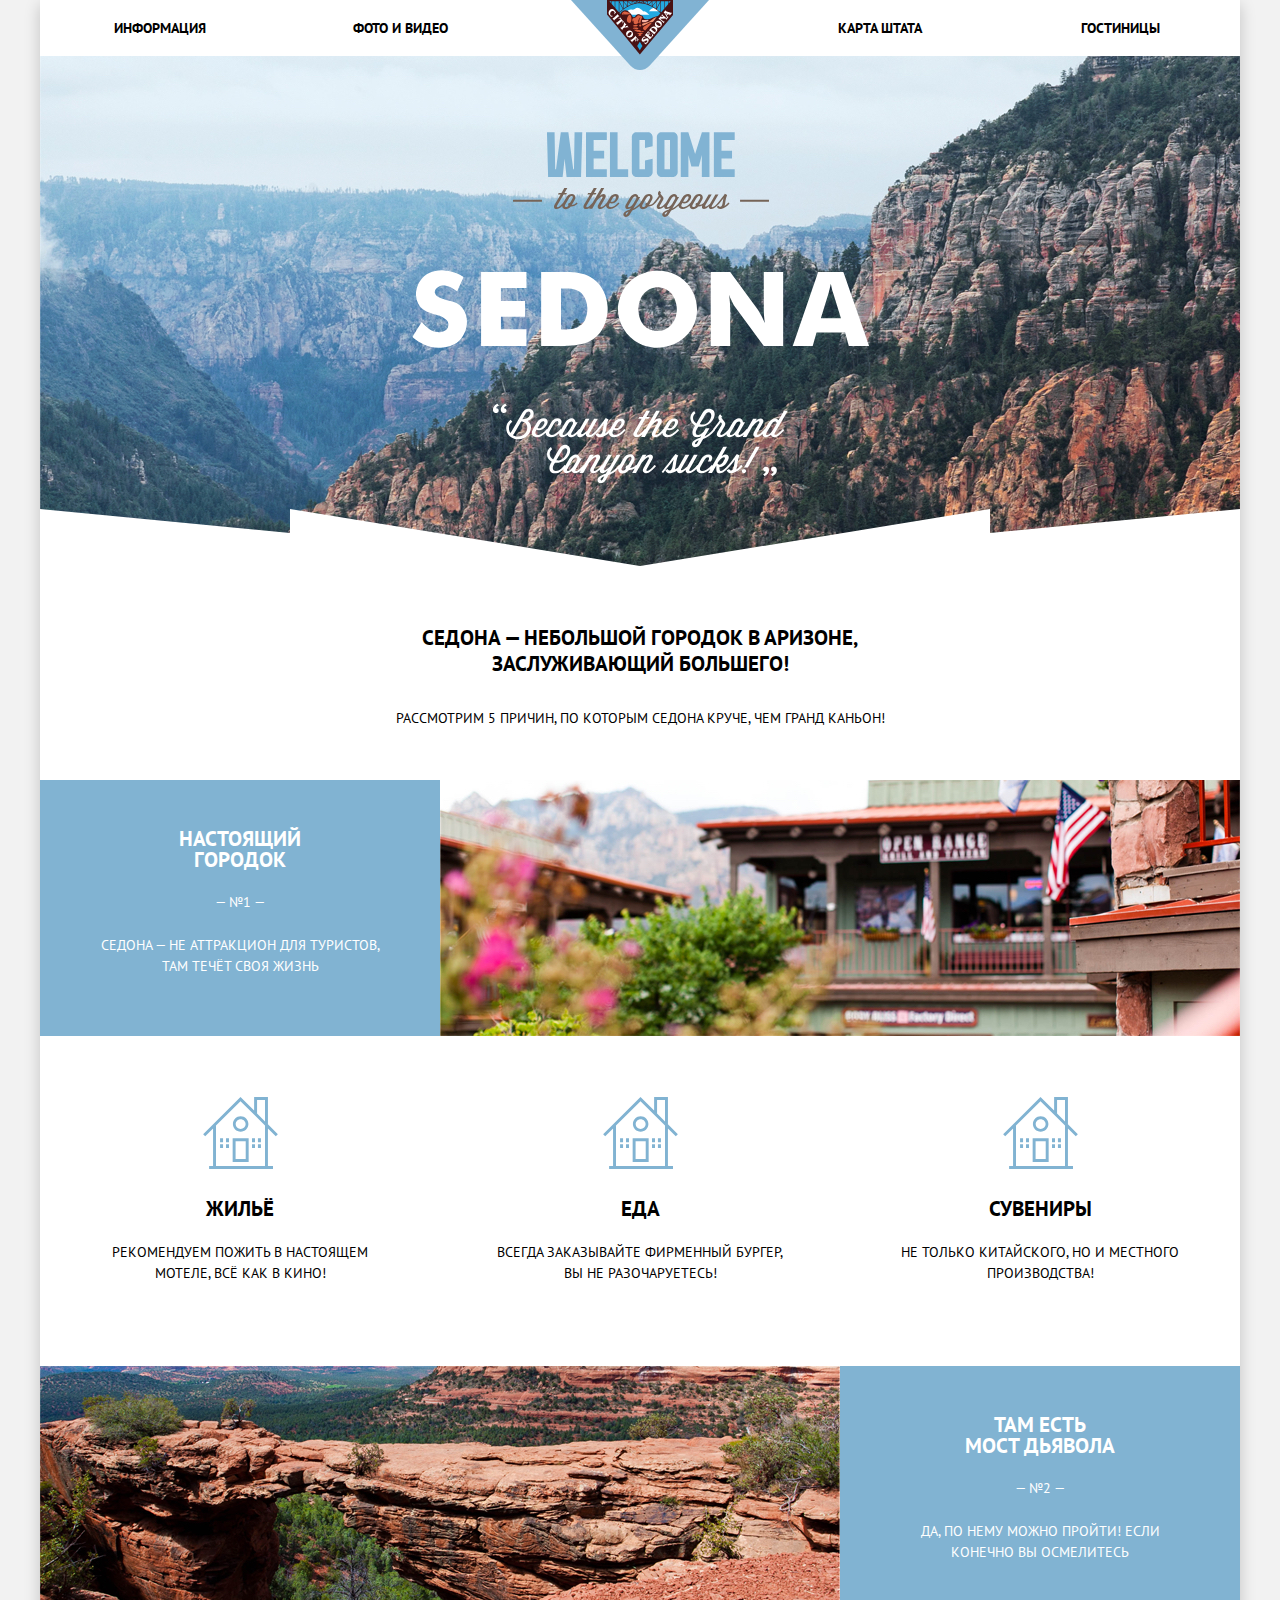
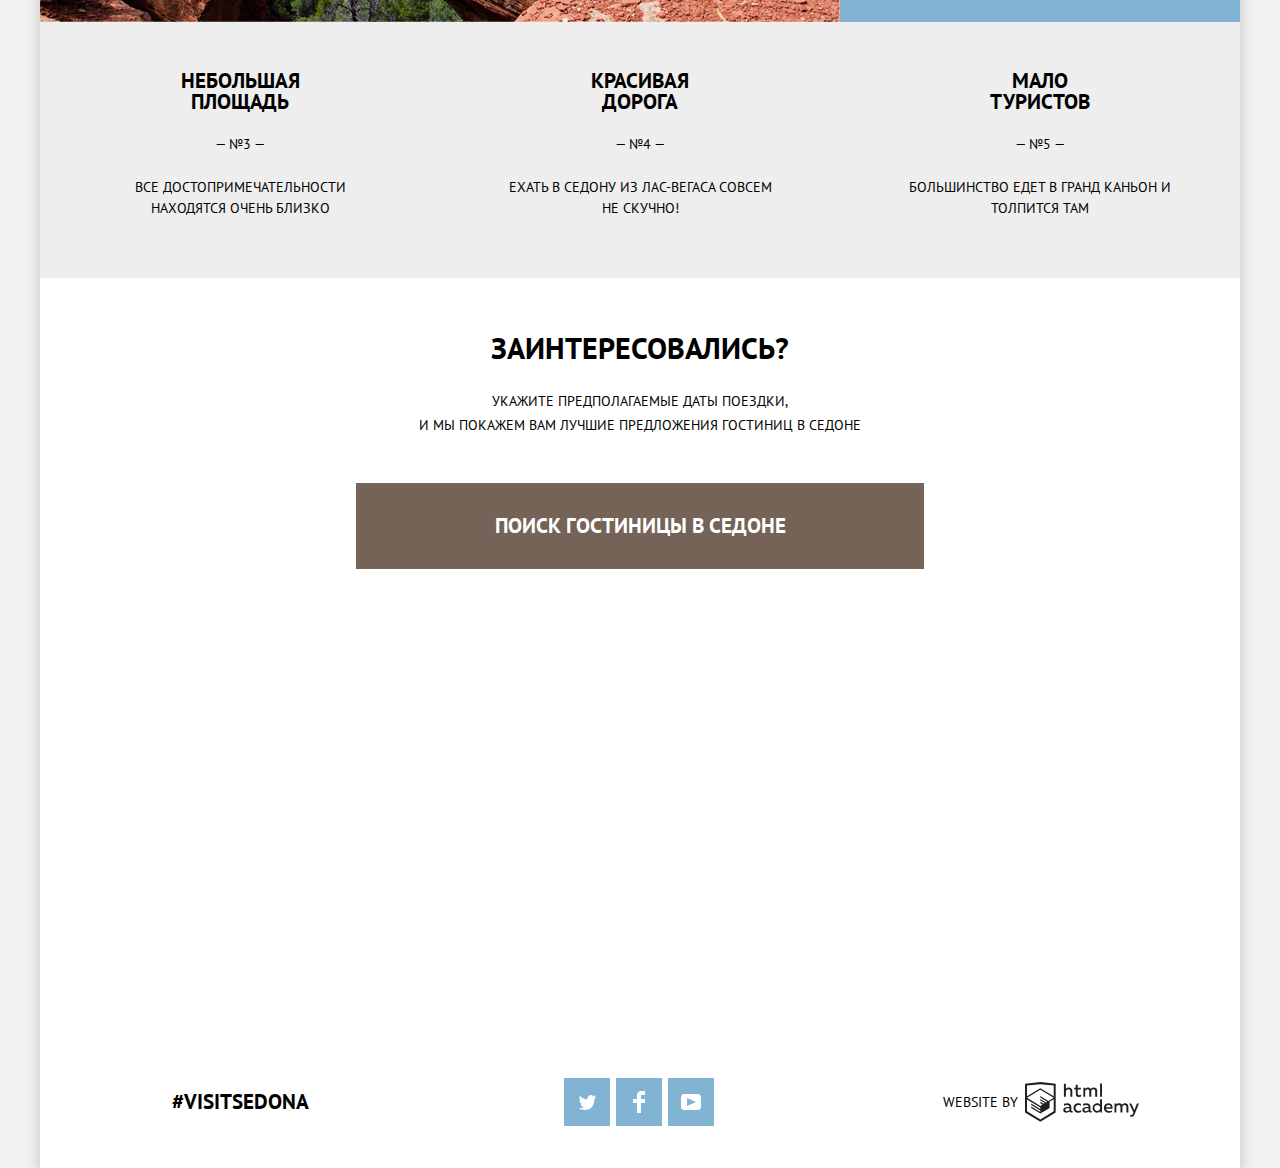
==== commit e4e5d58e: "Добавил интерактивную карту и оживил пофвление формы поиска гостиницы." ====
--- a/index.html
+++ b/index.html
@@ -89,50 +89,52 @@
             в
             седоне</p>
           <button class="booking-btn" type="button">ПОИСК ГОСТИНИЦЫ В СЕДОНЕ</button>
-          <div class="booking-form-wrapper">
-            <form class="booking-form" action="https://echo.htmlacademy.ru" method="GET">
-              <p class="booking-form-item">
-                <label for="check-in">Дата заезда:</label>
-                <input type="text" name="check-in" id="check-in" value="24 апреля 2017">
-                <button class="btn btn-calendar" type="button">
-                  <svg height="22" viewBox="0 0 21 22" width="21" xmlns="http://www.w3.org/2000/svg">
-                    <g transform="translate(0 -1)">
-                      <path d="m19.251 3.025h-2.845v-1.377c0-.381-.294-.689-.656-.689-.363 0-.656.308-.656.689v1.377h-3.938v-1.377c0-.381-.294-.689-.655-.689-.363 0-.657.308-.657.689v1.377h-3.938v-1.377c0-.381-.294-.689-.656-.689-.363 0-.657.308-.657.689v1.377h-2.843c-.966 0-1.75.822-1.75 1.837v16.302c0 1.015.784 1.836 1.75 1.836h17.501c.966 0 1.749-.821 1.749-1.836v-16.302c0-1.015-.783-1.837-1.749-1.837zm.437 18.139c.0029535.1188271-.0414365.2339571-.1233975.3200442-.0819609.0860872-.1947737.136074-.3136025.1389558h-17.501c-.24736823-.0065476-.44303574-.2115964-.438-.459v-16.302c-.00503574-.24740362.19063177-.45245245.438-.459h2.844v1.378c0 .381.294.689.657.689.362 0 .656-.308.656-.689v-1.378h3.938v1.378c0 .381.294.689.657.689.361 0 .655-.308.655-.689v-1.378h3.938v1.378c0 .381.293.689.656.689.362 0 .656-.308.656-.689v-1.378h2.845c.241 0 .437.206.437.459v16.302z" />
-                      <path d="m4.594 9.225h2.625v2.066h-2.625zm0 3.443h2.625v2.067h-2.625zm0 3.444h2.625v2.066h-2.625zm4.594 0h2.625v2.066h-2.625zm0-3.444h2.625v2.067h-2.625zm0-3.443h2.625v2.066h-2.625zm4.593 6.887h2.625v2.066h-2.625zm0-3.444h2.625v2.067h-2.625zm0-3.443h2.625v2.066h-2.625z" />
-                    </g>
-                  </svg>
-                  <span class="visually-hidden">Выбрать дату в календаре</span></button>
-              </p>
-              <p class="booking-form-item">
-                <label for="check-out">Дата выезда:</label>
-                <input type="text" name="check-out" id="check-out" value="4 июля 2017">
-                <button class="btn btn-calendar" type="button">
-                  <svg height="22" viewBox="0 0 21 22" width="21" xmlns="http://www.w3.org/2000/svg">
-                    <g transform="translate(0 -1)">
-                      <path d="m19.251 3.025h-2.845v-1.377c0-.381-.294-.689-.656-.689-.363 0-.656.308-.656.689v1.377h-3.938v-1.377c0-.381-.294-.689-.655-.689-.363 0-.657.308-.657.689v1.377h-3.938v-1.377c0-.381-.294-.689-.656-.689-.363 0-.657.308-.657.689v1.377h-2.843c-.966 0-1.75.822-1.75 1.837v16.302c0 1.015.784 1.836 1.75 1.836h17.501c.966 0 1.749-.821 1.749-1.836v-16.302c0-1.015-.783-1.837-1.749-1.837zm.437 18.139c.0029535.1188271-.0414365.2339571-.1233975.3200442-.0819609.0860872-.1947737.136074-.3136025.1389558h-17.501c-.24736823-.0065476-.44303574-.2115964-.438-.459v-16.302c-.00503574-.24740362.19063177-.45245245.438-.459h2.844v1.378c0 .381.294.689.657.689.362 0 .656-.308.656-.689v-1.378h3.938v1.378c0 .381.294.689.657.689.361 0 .655-.308.655-.689v-1.378h3.938v1.378c0 .381.293.689.656.689.362 0 .656-.308.656-.689v-1.378h2.845c.241 0 .437.206.437.459v16.302z" />
-                      <path d="m4.594 9.225h2.625v2.066h-2.625zm0 3.443h2.625v2.067h-2.625zm0 3.444h2.625v2.066h-2.625zm4.594 0h2.625v2.066h-2.625zm0-3.444h2.625v2.067h-2.625zm0-3.443h2.625v2.066h-2.625zm4.593 6.887h2.625v2.066h-2.625zm0-3.444h2.625v2.067h-2.625zm0-3.443h2.625v2.066h-2.625z" />
-                    </g>
-                  </svg>
-                  <span class="visually-hidden">Выбрать дату в календаре</span></button>
-              </p>
-              <p class="booking-form-item small-item">
-                <label for="adults">Взрослые:</label>
-                <button class="btn btn-count btn-minus" type="button"><span class="visually-hidden">Уменьшить на одного</span></button>
-                <input type="text" name="adults" id="adults" value="2">
-                <button class="btn btn-count btn-plus" type="button"><span class="visually-hidden">Увеличить на одного</span></button>
-              </p>
-              <p class="booking-form-item small-item">
-                <label for="children">Дети:</label>
-                <button class="btn btn-count btn-minus" type="button"><span class="visually-hidden">Уменьшить на одного</span></button>
-                <input type="text" name="children" id="children" value="0">
-                <button class="btn btn-count btn-plus" type="button"><span class="visually-hidden">Увеличить на одного</span></button>
-              </p>
-              <button class="booking-submit-btn" type="submit">Найти</button>
-            </form>
-          </div>
+        </div>
+        <div class="booking-form-wrapper">
+          <form class="booking-form" action="https://echo.htmlacademy.ru" method="GET">
+            <p class="booking-form-item">
+              <label for="check-in">Дата заезда:</label>
+              <input type="text" name="check-in" id="check-in" value="24 апреля 2017" required>
+              <button class="btn btn-calendar" type="button">
+                <svg height="22" viewBox="0 0 21 22" width="21" xmlns="http://www.w3.org/2000/svg">
+                  <g transform="translate(0 -1)">
+                    <path d="m19.251 3.025h-2.845v-1.377c0-.381-.294-.689-.656-.689-.363 0-.656.308-.656.689v1.377h-3.938v-1.377c0-.381-.294-.689-.655-.689-.363 0-.657.308-.657.689v1.377h-3.938v-1.377c0-.381-.294-.689-.656-.689-.363 0-.657.308-.657.689v1.377h-2.843c-.966 0-1.75.822-1.75 1.837v16.302c0 1.015.784 1.836 1.75 1.836h17.501c.966 0 1.749-.821 1.749-1.836v-16.302c0-1.015-.783-1.837-1.749-1.837zm.437 18.139c.0029535.1188271-.0414365.2339571-.1233975.3200442-.0819609.0860872-.1947737.136074-.3136025.1389558h-17.501c-.24736823-.0065476-.44303574-.2115964-.438-.459v-16.302c-.00503574-.24740362.19063177-.45245245.438-.459h2.844v1.378c0 .381.294.689.657.689.362 0 .656-.308.656-.689v-1.378h3.938v1.378c0 .381.294.689.657.689.361 0 .655-.308.655-.689v-1.378h3.938v1.378c0 .381.293.689.656.689.362 0 .656-.308.656-.689v-1.378h2.845c.241 0 .437.206.437.459v16.302z" />
+                    <path d="m4.594 9.225h2.625v2.066h-2.625zm0 3.443h2.625v2.067h-2.625zm0 3.444h2.625v2.066h-2.625zm4.594 0h2.625v2.066h-2.625zm0-3.444h2.625v2.067h-2.625zm0-3.443h2.625v2.066h-2.625zm4.593 6.887h2.625v2.066h-2.625zm0-3.444h2.625v2.067h-2.625zm0-3.443h2.625v2.066h-2.625z" />
+                  </g>
+                </svg>
+                <span class="visually-hidden">Выбрать дату в календаре</span></button>
+            </p>
+            <p class="booking-form-item">
+              <label for="check-out">Дата выезда:</label>
+              <input type="text" name="check-out" id="check-out" value="4 июля 2017" required>
+              <button class="btn btn-calendar" type="button">
+                <svg height="22" viewBox="0 0 21 22" width="21" xmlns="http://www.w3.org/2000/svg">
+                  <g transform="translate(0 -1)">
+                    <path d="m19.251 3.025h-2.845v-1.377c0-.381-.294-.689-.656-.689-.363 0-.656.308-.656.689v1.377h-3.938v-1.377c0-.381-.294-.689-.655-.689-.363 0-.657.308-.657.689v1.377h-3.938v-1.377c0-.381-.294-.689-.656-.689-.363 0-.657.308-.657.689v1.377h-2.843c-.966 0-1.75.822-1.75 1.837v16.302c0 1.015.784 1.836 1.75 1.836h17.501c.966 0 1.749-.821 1.749-1.836v-16.302c0-1.015-.783-1.837-1.749-1.837zm.437 18.139c.0029535.1188271-.0414365.2339571-.1233975.3200442-.0819609.0860872-.1947737.136074-.3136025.1389558h-17.501c-.24736823-.0065476-.44303574-.2115964-.438-.459v-16.302c-.00503574-.24740362.19063177-.45245245.438-.459h2.844v1.378c0 .381.294.689.657.689.362 0 .656-.308.656-.689v-1.378h3.938v1.378c0 .381.294.689.657.689.361 0 .655-.308.655-.689v-1.378h3.938v1.378c0 .381.293.689.656.689.362 0 .656-.308.656-.689v-1.378h2.845c.241 0 .437.206.437.459v16.302z" />
+                    <path d="m4.594 9.225h2.625v2.066h-2.625zm0 3.443h2.625v2.067h-2.625zm0 3.444h2.625v2.066h-2.625zm4.594 0h2.625v2.066h-2.625zm0-3.444h2.625v2.067h-2.625zm0-3.443h2.625v2.066h-2.625zm4.593 6.887h2.625v2.066h-2.625zm0-3.444h2.625v2.067h-2.625zm0-3.443h2.625v2.066h-2.625z" />
+                  </g>
+                </svg>
+                <span class="visually-hidden">Выбрать дату в календаре</span></button>
+            </p>
+            <p class="booking-form-item small-item">
+              <label for="adults">Взрослые:</label>
+              <button class="btn btn-count btn-minus" type="button"><span class="visually-hidden">Уменьшить на одного</span></button>
+              <input type="text" name="adults" id="adults" value="2" required>
+              <button class="btn btn-count btn-plus" type="button"><span class="visually-hidden">Увеличить на одного</span></button>
+            </p>
+            <p class="booking-form-item small-item">
+              <label for="children">Дети:</label>
+              <button class="btn btn-count btn-minus" type="button"><span class="visually-hidden">Уменьшить на одного</span></button>
+              <input type="text" name="children" id="children" value="0" required>
+              <button class="btn btn-count btn-plus" type="button"><span class="visually-hidden">Увеличить на одного</span></button>
+            </p>
+            <button class="booking-submit-btn" type="submit">Найти</button>
+          </form>
         </div>
         <div class="map">
-          <img src="img/map.jpg" width="1200" height="593" alt="Карта с расположением Седоны">
+          <iframe src="https://www.google.com/maps/embed?pb=!1m14!1m12!1m3!1d839050.9613962675!2d-111.74777042998596!3d34.76416742675712!2m3!1f0!2f0!3f0!3m2!1i1024!2i768!4f13.1!5e0!3m2!1sru!2sua!4v1551189675593"
+            width="1200" height="593" frameborder="0" style="border:0" allowfullscreen></iframe>
+          <!-- <img src="img/map.jpg" width="1200" height="593" alt="Карта с расположением Седоны"> -->
         </div>
       </section>
     </main>
@@ -153,6 +155,7 @@
       </p>
     </footer>
   </div>
+  <script src="js/script.js"></script>
 </body>
 
 </html>
--- a/css/style.css
+++ b/css/style.css
@@ -1,10 +1,12 @@
 html {
+  -webkit-box-sizing: border-box;
   box-sizing: border-box;
 }
 
 *,
 *::before,
 *::after {
+  -webkit-box-sizing: inherit;
   box-sizing: inherit;
 }
 
@@ -32,6 +34,7 @@
   white-space: nowrap;
   border: 0;
 
+  -webkit-clip-path: inset(100%);
   clip-path: inset(100%);
 }
 
@@ -48,6 +51,7 @@
   position: relative;
   width: 1200px;
   margin: 0 auto;
+  -webkit-box-shadow: 0 5px 15px 0 rgba(0, 1, 1, 0.20);
   box-shadow: 0 5px 15px 0 rgba(0, 1, 1, 0.20);
 }
 
@@ -72,8 +76,13 @@
 }
 
 .navigation-list {
-  display: flex;
+  display: -webkit-box;
+  display: -ms-flexbox;
+  display: flex;
+  -ms-flex-wrap: wrap;
   flex-wrap: wrap;
+  -webkit-box-pack: justify;
+  -ms-flex-pack: justify;
   justify-content: space-between;
   margin: 0;
   padding: 0;
@@ -81,8 +90,14 @@
 }
 
 .navigation-item {
-  display: flex;
+  display: -webkit-box;
+  display: -ms-flexbox;
+  display: flex;
+  -webkit-box-align: center;
   align-items: center;
+  -ms-flex-align: center;
+  -webkit-box-pack: center;
+  -ms-flex-pack: center;
   justify-content: center;
   width: 20%;
   height: 56px;
@@ -116,14 +131,25 @@
 }
 
 .container {
-  display: flex;
+  display: -webkit-box;
+  display: -ms-flexbox;
+  display: flex;
+  -webkit-box-orient: vertical;
+  -webkit-box-direction: normal;
+  -ms-flex-direction: column;
   flex-direction: column;
 }
 
 .promo {
   position: relative;
-  display: flex;
+  display: -webkit-box;
+  display: -ms-flexbox;
+  display: flex;
+  -webkit-box-align: center;
   align-items: center;
+  -ms-flex-align: center;
+  -webkit-box-pack: center;
+  -ms-flex-pack: center;
   justify-content: center;
   min-height: 510px;
   background-color: #dddddd;
@@ -140,6 +166,7 @@
   content: "";
   position: absolute;
   bottom: 0;
+  left: 0;
   width: 1200px;
   height: 57px;
   background-image: url("data:image/svg+xml,%3Csvg height='57' viewBox='0 0 1200 57' width='1200' xmlns='http://www.w3.org/2000/svg'%3E%3Cpath d='m0 57v-57l250 24v-24l350 57 350-57v24l250-24v57z' fill='%23fff'/%3E%3C/svg%3E");
@@ -147,8 +174,16 @@
 }
 
 .reasons {
-  display: flex;
+  z-index: 10;
+  display: -webkit-box;
+  display: -ms-flexbox;
+  display: flex;
+  -webkit-box-orient: vertical;
+  -webkit-box-direction: normal;
+  -ms-flex-direction: column;
   flex-direction: column;
+  -webkit-box-pack: center;
+  -ms-flex-pack: center;
   justify-content: center;
   width: 1200px;
   text-align: center;
@@ -187,14 +222,20 @@
 }
 
 .reasons-list {
-  display: flex;
+  display: -webkit-box;
+  display: -ms-flexbox;
+  display: flex;
+  -ms-flex-wrap: wrap;
   flex-wrap: wrap;
   margin: 0;
   padding: 0;
 }
 
 .reasons-item {
-  display: flex;
+  display: -webkit-box;
+  display: -ms-flexbox;
+  display: flex;
+  -ms-flex-wrap: wrap;
   flex-wrap: wrap;
   min-height: 256px;
 }
@@ -224,7 +265,10 @@
 }
 
 .features-list {
-  display: flex;
+  display: -webkit-box;
+  display: -ms-flexbox;
+  display: flex;
+  -ms-flex-wrap: wrap;
   flex-wrap: wrap;
   margin: 0;
   padding: 0;
@@ -285,13 +329,15 @@
 }
 
 .booking {
-  background: #ffffff;
+  background-color: #ffffff;
 }
 
 .booking-block {
   position: relative;
+  z-index: 10;
   padding: 58px 316px 0 316px;
   text-align: center;
+  background-color: #ffffff;
 }
 
 .booking-title {
@@ -341,11 +387,13 @@
 .booking-form-wrapper {
   position: absolute;
   left: 50%;
+  display: none;
   width: 568px;
   min-height: 395px;
   margin-left: -284px;
   padding: 55px;
   background-color: #ffffff;
+  -webkit-box-shadow: 0 7px 15px 0 rgba(0, 1, 1, 0.15);
   box-shadow: 0 7px 15px 0 rgba(0, 1, 1, 0.15);
 }
 
@@ -353,15 +401,58 @@
   font-size: 14px;
   font-weight: 700;
   line-height: 26px;
-  display: flex;
+  z-index: 1;
+  display: -webkit-box;
+  display: -ms-flexbox;
+  display: flex;
+  -ms-flex-wrap: wrap;
   flex-wrap: wrap;
+  -webkit-box-pack: justify;
+  -ms-flex-pack: justify;
   justify-content: space-between;
   text-align: left;
 }
 
+@keyframes slide-down {
+  0% {
+    transform: translateY(-400px);
+  }
+
+  100% {
+    transform: translateY(0);
+  }
+}
+
+@keyframes slide-up {
+  0% {
+    transform: translateY(0);
+  }
+
+  100% {
+    transform: translateY(-400px);
+  }
+}
+
+.booking-form-show {
+  display: block;
+  animation-name: slide-down;
+  animation-duration: 0.6s;
+}
+
+.booking-form-hide {
+  display: block;
+  animation-name: slide-up;
+  animation-duration: 0.6s;
+  animation-fill-mode: forwards;
+}
+
 .booking-form-item {
-  display: flex;
+  display: -webkit-box;
+  display: -ms-flexbox;
+  display: flex;
+  -webkit-box-align: center;
   align-items: center;
+  -ms-flex-align: center;
   margin: 0;
   margin-bottom: 30px;
 }
@@ -373,6 +464,7 @@
 }
 
 .booking-form-item label {
+  -ms-flex-negative: 0;
   flex-shrink: 0;
   width: 111px;
 }
@@ -454,6 +546,8 @@
 }
 
 .btn-plus::after {
+  -webkit-transform: rotate(90deg);
+  -ms-transform: rotate(90deg);
   transform: rotate(90deg);
 }
 
@@ -510,6 +604,8 @@
 }
 
 .filter {
+  display: -webkit-box;
+  display: -ms-flexbox;
   display: flex;
   padding: 27px 72px 5px 72px;
 }
@@ -580,6 +676,8 @@
   left: 50%;
   width: 2px;
   height: 22px;
+  -webkit-transform: translate(-50%, -50%);
+  -ms-transform: translate(-50%, -50%);
   transform: translate(-50%, -50%);
   background: #ffffff;
   background: #ffffff;
@@ -633,6 +731,7 @@
   border: 8px solid #ffffff;
   border-radius: 50%;
   background: #ababab;
+  -webkit-box-shadow: 0 2px 1px 0 rgba(0, 1, 1, 0.2);
   box-shadow: 0 2px 1px 0 rgba(0, 1, 1, 0.2);
 }
 
@@ -673,8 +772,12 @@
 .results {
   font-size: 12px;
   line-height: 18px;
-  display: flex;
+  display: -webkit-box;
+  display: -ms-flexbox;
+  display: flex;
+  -webkit-box-align: baseline;
   align-items: baseline;
+  -ms-flex-align: baseline;
   min-height: 86px;
   padding: 24px 72px 0 72px;
   border-bottom: 1px solid #e5e5e5;
@@ -689,6 +792,8 @@
 }
 
 .sort-list {
+  display: -webkit-box;
+  display: -ms-flexbox;
   display: flex;
   list-style: none;
 }
@@ -705,6 +810,8 @@
   text-decoration: underline dotted;
   color: rgba(0, 0, 0, 0.3);
 
+  -webkit-text-decoration: underline dotted;
+  -webkit-text-decoration-color: #81b3d2;
   text-decoration-color: #81b3d2;
 }
 
@@ -769,7 +876,12 @@
 }
 
 .hotels-list {
-  display: flex;
+  display: -webkit-box;
+  display: -ms-flexbox;
+  display: flex;
+  -webkit-box-orient: vertical;
+  -webkit-box-direction: normal;
+  -ms-flex-direction: column;
   flex-direction: column;
   margin: 0;
   padding: 0;
@@ -777,6 +889,8 @@
 }
 
 .hotels-item {
+  display: -webkit-box;
+  display: -ms-flexbox;
   display: flex;
   min-height: 150px;
   margin: 0;
@@ -817,7 +931,8 @@
   color: rgba(0, 0, 0, 0.3);
 }
 
-.hotel-type {
+.hotel-type,
+.hotel-price {
   display: inline-block;
   width: 110px;
   margin-bottom: 16px;
@@ -865,9 +980,18 @@
 }
 
 .hotel-ratings {
-  display: flex;
+  display: -webkit-box;
+  display: -ms-flexbox;
+  display: flex;
+  -webkit-box-align: end;
   align-items: flex-end;
+  -ms-flex-align: end;
+  -webkit-box-orient: vertical;
+  -webkit-box-direction: normal;
+  -ms-flex-direction: column;
   flex-direction: column;
+  -webkit-box-pack: justify;
+  -ms-flex-pack: justify;
   justify-content: space-between;
   margin: 0;
   margin-left: auto;
@@ -932,23 +1056,32 @@
 
 .footer {
   line-height: 26px;
-  display: flex;
+  display: -webkit-box;
+  display: -ms-flexbox;
+  display: flex;
+  -webkit-box-align: center;
   align-items: center;
-  padding: 36px 101px 36px 132px;
+  -ms-flex-align: center;
+  padding: 36px 101px 42px 132px;
   background-color: rgba(255, 255, 255, 0.9);
 }
 
 .index-footer {
   position: absolute;
-  bottom: 6px;
+  bottom: 0;
+  left: 0;
   width: 100%;
 }
 
 .footer-hashtag {
   font-size: 21px;
   font-weight: 700;
-  display: flex;
+  display: -webkit-box;
+  display: -ms-flexbox;
+  display: flex;
+  -webkit-box-align: center;
   align-items: center;
+  -ms-flex-align: center;
   width: 200px;
   margin: 0;
   margin-right: 192px;
@@ -956,8 +1089,13 @@
 }
 
 .social-list {
-  display: flex;
+  display: -webkit-box;
+  display: -ms-flexbox;
+  display: flex;
+  -ms-flex-wrap: wrap;
   flex-wrap: wrap;
+  -webkit-box-pack: justify;
+  -ms-flex-pack: justify;
   justify-content: space-between;
   width: 150px;
   margin: 0;
@@ -972,8 +1110,14 @@
 
 .social-button {
   position: relative;
-  display: flex;
+  display: -webkit-box;
+  display: -ms-flexbox;
+  display: flex;
+  -webkit-box-align: center;
   align-items: center;
+  -ms-flex-align: center;
+  -webkit-box-pack: center;
+  -ms-flex-pack: center;
   justify-content: center;
   width: 46px;
   height: 48px;
@@ -987,18 +1131,24 @@
 }
 
 .social-button.twitter::after {
+  top: 17px;
+  left: 15px;
   width: 17px;
   height: 15px;
   background-image: url("data:image/svg+xml,%3Csvg height='15' viewBox='0 0 17 15' width='17' xmlns='http://www.w3.org/2000/svg'%3E%3Cpath d='m10.95 1.144c1.685-.496 2.984.27 3.577 1.179.673-.231 1.331-.481 2.011-.708-.0131077.6863655-.3263164 1.33251829-.857 1.768.685.17 1.304-.491 1.304-.491-.169 1-1.006 1.788-1.563 2.024-.231 6.75-3.175 11.217-10.077 11.082h-.446c-.41 0-4.164-.46-4.898-1.887 2.271.196 3.893-.422 4.693-1.177-.96-.3-2.679-.477-2.979-2.95.349.106.564.228 1.19.119-1.2-.856-2.531-1.573-2.457-3.773.285.328 1.067.536 1.34.472-.703-.241-1.97-3.36-.894-4.952 1.818 1.854 3.735 3.606 7.152 3.773.208-2.293 1.137-3.83 2.904-4.479z' fill='%23fff' transform='translate(0 -1)'/%3E%3C/svg%3E");
 }
 
 .social-button.facebook::after {
+  top: 13px;
+  left: 17px;
   width: 12px;
   height: 22px;
   background-image: url("data:image/svg+xml,%3Csvg height='22' viewBox='0 0 12 22' width='12' xmlns='http://www.w3.org/2000/svg'%3E%3Cpath d='m12 4v-4h-4c-2.209139 0-4 1.790861-4 4v4h-4v4h4v10h4v-10h4v-4h-4v-4z' fill='%23fff'/%3E%3C/svg%3E");
 }
 
 .social-button.youtube::after {
+  top: 16px;
+  left: 13px;
   width: 20px;
   height: 16px;
   background-image: url("data:image/svg+xml,%3Csvg height='16' viewBox='0 0 20 16' width='20' xmlns='http://www.w3.org/2000/svg'%3E%3Cpath d='m17 0h-14c-1.65 0-3 1.35-3 3v10c0 1.65 1.35 3 3 3h14c1.65 0 3-1.35 3-3v-10c0-1.65-1.35-3-3-3zm-10.973 11.998v-7.996l8.987 3.998z' fill='%23fff'/%3E%3C/svg%3E");
@@ -1019,8 +1169,14 @@
 }
 
 .footer-copyright {
-  display: flex;
+  display: -webkit-box;
+  display: -ms-flexbox;
+  display: flex;
+  -webkit-box-align: center;
   align-items: center;
+  -ms-flex-align: center;
+  -webkit-box-pack: justify;
+  -ms-flex-pack: justify;
   justify-content: space-between;
   width: 200px;
   margin: 0;
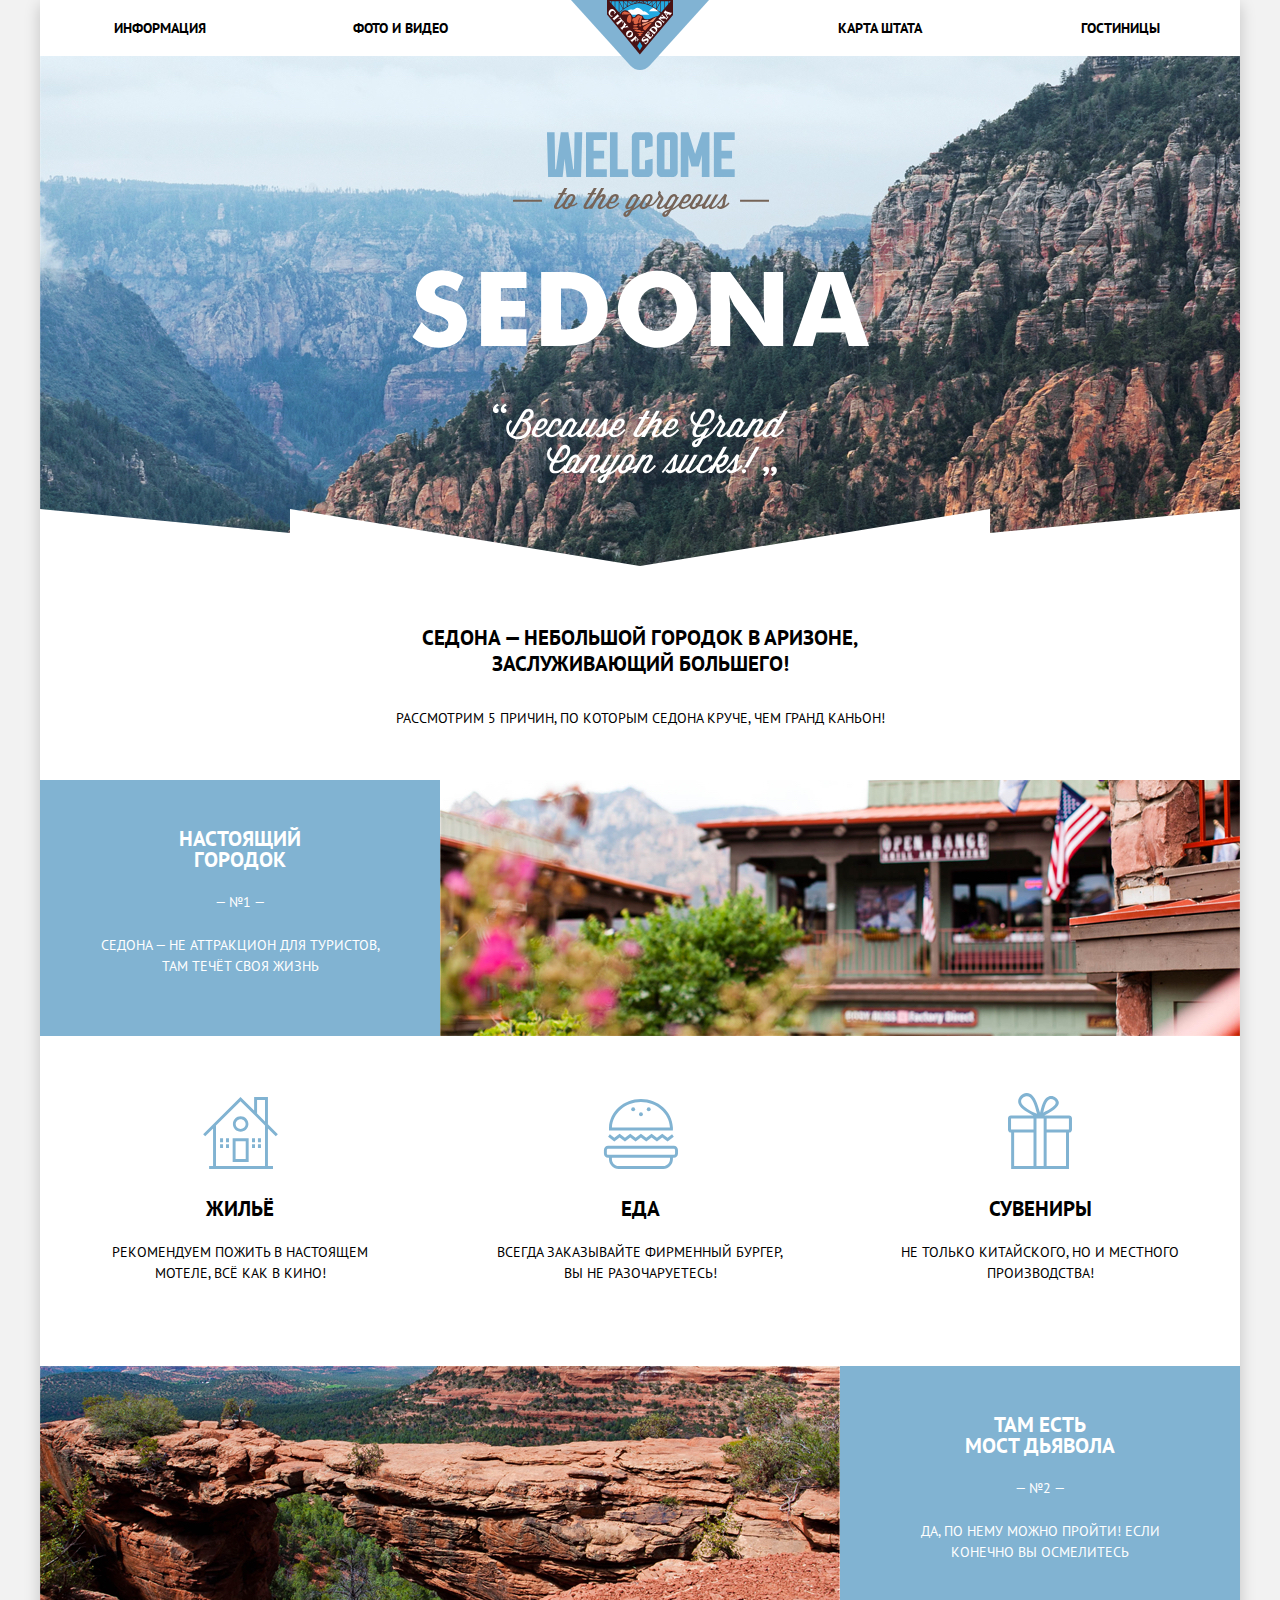
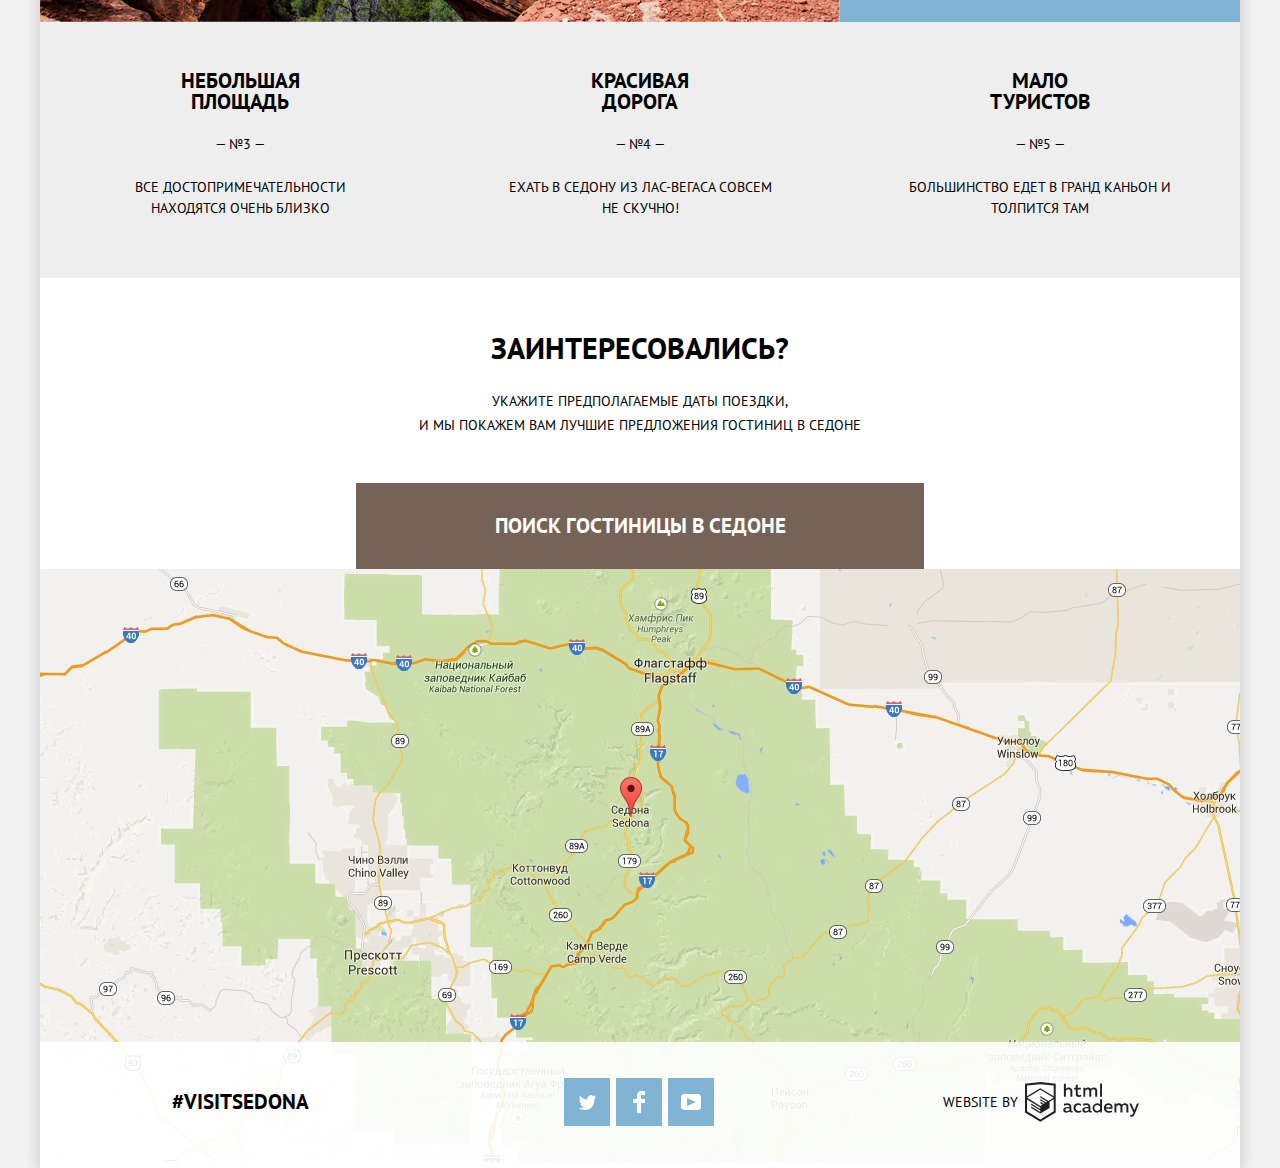
==== commit 1b549fac: "Закончил проект." ====
--- a/index.html
+++ b/index.html
@@ -5,8 +5,8 @@
   <meta charset="utf-8">
   <title>HTML Academy: Седона</title>
   <link href="https://fonts.googleapis.com/css?family=PT+Sans:400,700&amp;subset=cyrillic" rel="stylesheet">
-  <link href="css/normalize.css" rel="stylesheet">
-  <link href="css/style.css" rel="stylesheet">
+  <link href="css/normalize.min.css" rel="stylesheet">
+  <link href="css/style.min.css" rel="stylesheet">
 </head>
 
 <body>
@@ -90,11 +90,11 @@
             седоне</p>
           <button class="booking-btn" type="button">ПОИСК ГОСТИНИЦЫ В СЕДОНЕ</button>
         </div>
-        <div class="booking-form-wrapper">
+        <div class="booking-form-wrapper booking-form-show">
           <form class="booking-form" action="https://echo.htmlacademy.ru" method="GET">
             <p class="booking-form-item">
               <label for="check-in">Дата заезда:</label>
-              <input type="text" name="check-in" id="check-in" value="24 апреля 2017" required>
+              <input type="text" name="check-in" id="check-in" value="24 апреля 2017">
               <button class="btn btn-calendar" type="button">
                 <svg height="22" viewBox="0 0 21 22" width="21" xmlns="http://www.w3.org/2000/svg">
                   <g transform="translate(0 -1)">
@@ -106,7 +106,7 @@
             </p>
             <p class="booking-form-item">
               <label for="check-out">Дата выезда:</label>
-              <input type="text" name="check-out" id="check-out" value="4 июля 2017" required>
+              <input type="text" name="check-out" id="check-out" value="4 июля 2017">
               <button class="btn btn-calendar" type="button">
                 <svg height="22" viewBox="0 0 21 22" width="21" xmlns="http://www.w3.org/2000/svg">
                   <g transform="translate(0 -1)">
@@ -119,13 +119,13 @@
             <p class="booking-form-item small-item">
               <label for="adults">Взрослые:</label>
               <button class="btn btn-count btn-minus" type="button"><span class="visually-hidden">Уменьшить на одного</span></button>
-              <input type="text" name="adults" id="adults" value="2" required>
+              <input type="text" name="adults" id="adults" value="2">
               <button class="btn btn-count btn-plus" type="button"><span class="visually-hidden">Увеличить на одного</span></button>
             </p>
             <p class="booking-form-item small-item">
               <label for="children">Дети:</label>
               <button class="btn btn-count btn-minus" type="button"><span class="visually-hidden">Уменьшить на одного</span></button>
-              <input type="text" name="children" id="children" value="0" required>
+              <input type="text" name="children" id="children" value="0">
               <button class="btn btn-count btn-plus" type="button"><span class="visually-hidden">Увеличить на одного</span></button>
             </p>
             <button class="booking-submit-btn" type="submit">Найти</button>
@@ -133,8 +133,8 @@
         </div>
         <div class="map">
           <iframe src="https://www.google.com/maps/embed?pb=!1m14!1m12!1m3!1d839050.9613962675!2d-111.74777042998596!3d34.76416742675712!2m3!1f0!2f0!3f0!3m2!1i1024!2i768!4f13.1!5e0!3m2!1sru!2sua!4v1551189675593"
-            width="1200" height="593" frameborder="0" style="border:0" allowfullscreen></iframe>
-          <!-- <img src="img/map.jpg" width="1200" height="593" alt="Карта с расположением Седоны"> -->
+            width="1200" height="593" allowfullscreen></iframe>
+          <img src="img/map.jpg" width="1200" height="593" alt="Карта с расположением Седоны">
         </div>
       </section>
     </main>
@@ -155,7 +155,7 @@
       </p>
     </footer>
   </div>
-  <script src="js/script.js"></script>
+  <script src="js/script.min.js"></script>
 </body>
 
 </html>
--- a/css/style.min.css
+++ b/css/style.min.css
@@ -0,0 +1 @@
+html{-webkit-box-sizing:border-box;box-sizing:border-box}*,*::before,*::after{-webkit-box-sizing:inherit;box-sizing:inherit}body{font-family:"PT Sans","Arial",sans-serif;font-size:14px;font-weight:400;line-height:21px;padding:0;text-transform:uppercase;color:#000;background-color:#f2f2f2}.visually-hidden:not(:focus):not(:active),input[type="checkbox"].visually-hidden,input[type="radio"].visually-hidden{position:absolute;overflow:hidden;clip:rect(0 0 0 0);width:1px;height:1px;margin:-1px;padding:0;white-space:nowrap;border:0;-webkit-clip-path:inset(100%);clip-path:inset(100%)}a{text-decoration:none}img{max-width:100%;height:auto}.wrapper{position:relative;width:1200px;margin:0 auto;-webkit-box-shadow:0 5px 15px 0 rgba(0,1,1,.2);box-shadow:0 5px 15px 0 rgba(0,1,1,.2)}.header{background:#fff}.navigation{font-size:14px;font-weight:700;line-height:26px;position:relative;color:#fff}.header-logo{position:absolute;z-index:100;left:50%;width:138px;margin-left:-69px}.navigation-list{display:-webkit-box;display:-ms-flexbox;display:flex;-ms-flex-wrap:wrap;flex-wrap:wrap;-webkit-box-pack:justify;-ms-flex-pack:justify;justify-content:space-between;margin:0;padding:0;list-style:none}.navigation-item{display:-webkit-box;display:-ms-flexbox;display:flex;-webkit-box-align:center;align-items:center;-ms-flex-align:center;-webkit-box-pack:center;-ms-flex-pack:center;justify-content:center;width:20%;height:56px;text-align:left}.navigation-item:nth-child(3){margin-left:20%;text-align:right}.navigation-item:nth-child(4){text-align:right}.navigation-link{color:#000}.navigation-link:hover,.navigation-link:focus{color:#81b3d2}.navigation-link:active{color:rgba(0,0,0,.3)}.navigation-link-current{color:#766357}.container{display:-webkit-box;display:-ms-flexbox;display:flex;-webkit-box-orient:vertical;-webkit-box-direction:normal;-ms-flex-direction:column;flex-direction:column}.promo{position:relative;display:-webkit-box;display:-ms-flexbox;display:flex;-webkit-box-align:center;align-items:center;-ms-flex-align:center;-webkit-box-pack:center;-ms-flex-pack:center;justify-content:center;min-height:510px;background-color:#ddd;background-image:url(../img/promo-bg.jpg);background-repeat:no-repeat;background-position:0 -56px}.promo img{margin-bottom:7px}.promo::after{content:"";position:absolute;bottom:0;left:0;width:1200px;height:57px;background-image:url("data:image/svg+xml,%3Csvg height='57' viewBox='0 0 1200 57' width='1200' xmlns='http://www.w3.org/2000/svg'%3E%3Cpath d='m0 57v-57l250 24v-24l350 57 350-57v24l250-24v57z' fill='%23fff'/%3E%3C/svg%3E");background-repeat:no-repeat}.reasons{z-index:10;display:-webkit-box;display:-ms-flexbox;display:flex;-webkit-box-orient:vertical;-webkit-box-direction:normal;-ms-flex-direction:column;flex-direction:column;-webkit-box-pack:center;-ms-flex-pack:center;justify-content:center;width:1200px;text-align:center;background:#fff}.reasons img{height:256px}.reasons-intro{width:520px;margin:auto;padding-top:59px}.intro-title,.intro-desc{line-height:26px;margin:0 0 49px 0;padding:0}.intro-title{font-size:21px;font-weight:700;margin-bottom:28px}.reasons-list,.features-list{list-style:none}.reason-title,.feature-title{font-size:21px;font-weight:700}.reasons-list{display:-webkit-box;display:-ms-flexbox;display:flex;-ms-flex-wrap:wrap;flex-wrap:wrap;margin:0;padding:0}.reasons-item{display:-webkit-box;display:-ms-flexbox;display:flex;-ms-flex-wrap:wrap;flex-wrap:wrap;min-height:256px;background-color:#81b3d2}.reason{width:400px;padding:48px;color:#fff;background-color:#81b3d2}.reason-title,.reason-number,.reason-desc{margin:0 auto;padding:0}.reason-title{width:155px;margin-bottom:22px}.reason-number{display:block;margin-bottom:22px}.features-list{display:-webkit-box;display:-ms-flexbox;display:flex;-ms-flex-wrap:wrap;flex-wrap:wrap;margin:0;padding:0}.features-item{max-width:400px;min-height:330px;padding:56px 50px 50px 50px;background-color:#fff}.feature-title,.feature-desc{margin:0;padding:0}.feature-title{position:relative;margin-bottom:23px;padding-top:106px}.feature-title::before{content:"";position:absolute;bottom:50px;left:50%;background-repeat:no-repeat}.features-item:nth-child(1) .feature-title::before{width:75px;height:72px;margin-left:-37px;background-image:url("data:image/svg+xml,%3Csvg height='72' viewBox='0 0 75 72' width='75' xmlns='http://www.w3.org/2000/svg'%3E%3Cg fill='%2381b3d2' fill-rule='nonzero'%3E%3Cpath d='m29.656 65.033h16v-23.823h-16zm2.937-20.899h10.125v17.976h-10.125z'/%3E%3Cpath d='m72.771 39.253 2.076-2.068-9.908-9.865v-27.32h-13.812v13.567l-13.627-13.567-37.348 37.185 2.077 2.068 7.832-7.795v37.618h-3.937v2.924h63.875v-2.924h-5.059v-37.618zm-10.769 29.823h-49.003v-40.542l24.501-24.385 24.502 24.385zm0-44.682-7.938-7.902v-13.568h7.938z'/%3E%3Cpath d='m29.906 27.08c0 4.261 3.47 7.713 7.75 7.713 4.279 0 7.75-3.452 7.75-7.713 0-4.259-3.471-7.713-7.75-7.713-4.281 0-7.75 3.454-7.75 7.713zm7.75-4.945c2.744 0 4.969 2.214 4.969 4.945 0 2.732-2.225 4.948-4.969 4.948-2.746 0-4.97-2.216-4.97-4.948 0-2.731 2.225-4.945 4.97-4.945zm-20.595 19.075h3v3.919h-3zm5.938 0h3v3.919h-3zm-5.938 5.972h3v3.919h-3zm5.938 0h3v3.919h-3zm25.999-5.972h3v3.919h-3zm5.938 0h3v3.919h-3zm-5.938 5.972h3v3.919h-3zm5.938 0h3v3.919h-3z'/%3E%3C/g%3E%3C/svg%3E")}.features-item:nth-child(2) .feature-title::before{width:75px;height:70px;margin-left:-37px;background-image:url("data:image/svg+xml,%3Csvg height='70' viewBox='0 0 75 70' width='75' xmlns='http://www.w3.org/2000/svg'%3E%3Cg fill='%2381b3d2' fill-rule='nonzero'%3E%3Cpath d='m70.854 46.71h-65.803c-2.274 0-4.135 1.94-4.135 4.313v3.504c0 2.372 1.861 4.313 4.135 4.313h.93v1.053c0 5.536 4.341 10.065 9.648 10.065h44.646c5.306 0 9.648-4.529 9.648-10.065v-1.053h.93c2.274 0 4.135-1.941 4.135-4.313v-3.504c0-2.373-1.86-4.313-4.134-4.313zm-3.848 13.184c0 3.871-3.019 7.021-6.73 7.021h-44.647c-3.711 0-6.731-3.15-6.731-7.021v-1.053h58.107v1.053zm5.065-5.367c0 .688-.558 1.271-1.218 1.271h-65.802c-.66 0-1.217-.582-1.217-1.271v-3.504c0-.688.558-1.271 1.217-1.271h65.802c.66 0 1.218.582 1.218 1.271zm-55.437-16.121 5.323 4.059 5.326-4.059 5.328 4.059 5.328-4.059 5.328 4.059 5.329-4.059 5.327 4.059 5.33-4.06 5.336 4.059 6.194-4.712-1.72-2.459-4.474 3.403-5.336-4.057-5.33 4.056-5.327-4.057-5.329 4.057-5.328-4.057-5.328 4.057-5.328-4.057-5.325 4.057-5.323-4.057-5.327 4.057-4.467-3.401-1.721 2.457 6.188 4.714zm-7.656-6.862h60.877c.041-.619.069-1.241.069-1.87 0-.394-.016-.783-.032-1.173-.665-15.844-14.706-28.501-31.94-28.501-17.233 0-31.275 12.657-31.939 28.501-.017.39-.032.78-.032 1.173 0 .629.028 1.251.07 1.87zm28.974-28.501c15.591 0 28.35 11.316 29.021 25.458h-58.042c.673-14.142 13.43-25.458 29.021-25.458z'/%3E%3Cellipse cx='37.952' cy='15.26' rx='1.945' ry='2.03'/%3E%3Cellipse cx='30.172' cy='10.23' rx='1.946' ry='2.03'/%3E%3Cellipse cx='45.732' cy='10.23' rx='1.946' ry='2.03'/%3E%3C/g%3E%3C/svg%3E")}.features-item:nth-child(3) .feature-title::before{width:64px;height:76px;margin-left:-32px;background-image:url("data:image/svg+xml,%3Csvg height='76' viewBox='0 0 64 76' width='64' xmlns='http://www.w3.org/2000/svg'%3E%3Cpath d='m61.097 23.501h-24.785c13.813-6.899 14.917-11.251 14.408-13.685-1.162-3.963-5.692-7.023-10.002-5.407-5.569 2.089-7.137 10.388-8.644 16.387-1.924-6.07-3.784-13.814-8.136-17.737-1.261-1.138-3.095-2.264-5.763-2.028-4.026.356-9.802 5.382-7.458 10.981 2.251 5.378 9.687 8.777 14.578 11.489h-22.416c-1.58545102.0016342-2.87184926 1.2835643-2.879 2.869v11.322c.00715074 1.5854357 1.29354898 2.8673658 2.879 2.869h.274v36.439h57.841v-36.439h.103c1.5858412-.0010844 2.872847-1.2831745 2.88-2.869v-11.322c-.007153-1.5858255-1.2941588-2.8679156-2.88-2.869zm-18.684-16.557c2.103-.31 4.982 1.299 5.255 3.209.393 2.756-3.4 5.255-5.086 6.421-2.523 1.744-4.928 2.643-7.287 4.055.884-3.69 2.549-13.011 7.118-13.685zm-22.882 9.968c-2.225-1.485-6.544-4.431-6.44-7.771.112-3.595 5.743-6.57 8.814-3.886 3.856 3.371 5.713 11.105 7.119 16.557-3.249-1.539-6.328-2.788-9.493-4.9zm5.972 57.114h-19.367v-33.465h19.368v33.465zm0-36.502h-22.457v-10.986h22.457zm10.157 0v36.503h-7.174v-47.489h7.174zm22.351 36.502h-19.367v-33.465h19.367zm2.92-36.502h-22.287v-10.986h22.287z' fill='%2381b3d2' fill-rule='evenodd' transform='translate(0 -1)'/%3E%3C/svg%3E")}.reasons-item-bottom{display:block;width:400px;padding:48px 60px;background-color:#eee}.booking{background-color:#fff}.booking-block{position:relative;z-index:10;padding:58px 316px 0 316px;text-align:center;background-color:#fff}.booking-title{font-size:30px;font-weight:700;line-height:24px;display:block;margin-bottom:29px}.booking-desc{line-height:24px;margin:0;margin-bottom:46px;padding:0}.booking-btn,.booking-submit-btn{font:inherit;font-size:21px;font-weight:700;line-height:26px;text-align:center;vertical-align:middle;text-transform:uppercase;color:#fff;border:none}.booking-btn{width:568px;height:86px;background-color:#766357}.booking-btn:hover,.booking-btn:focus{background-color:#604e43}.booking-btn:active{color:rgba(255,255,255,.3);background-color:#503e33}.booking-form-wrapper{position:absolute;z-index:2;left:50%;display:none;width:568px;min-height:395px;margin-left:-284px;padding:55px;background-color:#fff;-webkit-box-shadow:0 7px 15px 0 rgba(0,1,1,.15);box-shadow:0 7px 15px 0 rgba(0,1,1,.15)}.booking-form{font-size:14px;font-weight:700;line-height:26px;z-index:3;display:-webkit-box;display:-ms-flexbox;display:flex;-ms-flex-wrap:wrap;flex-wrap:wrap;-webkit-box-pack:justify;-ms-flex-pack:justify;justify-content:space-between;text-align:left}@-webkit-keyframes slide-down{0%{-webkit-transform:translateY(-400px);transform:translateY(-400px)}100%{-webkit-transform:translateY(0);transform:translateY(0)}}@keyframes slide-down{0%{-webkit-transform:translateY(-400px);transform:translateY(-400px)}100%{-webkit-transform:translateY(0);transform:translateY(0)}}@-webkit-keyframes slide-up{0%{-webkit-transform:translateY(0);transform:translateY(0)}100%{-webkit-transform:translateY(-400px);transform:translateY(-400px)}}@keyframes slide-up{0%{-webkit-transform:translateY(0);transform:translateY(0)}100%{-webkit-transform:translateY(-400px);transform:translateY(-400px)}}@-webkit-keyframes error{0%{-webkit-transform:rotate(0);transform:rotate(0)}50%{-webkit-transform:rotate(360deg);transform:rotate(360deg)}100%{-webkit-transform:rotate(0);transform:rotate(0)}}@keyframes error{0%{-webkit-transform:rotate(0);transform:rotate(0)}50%{-webkit-transform:rotate(360deg);transform:rotate(360deg)}100%{-webkit-transform:rotate(0);transform:rotate(0)}}.booking-form-show{display:block;-webkit-animation-name:slide-down;animation-name:slide-down;-webkit-animation-duration:0.6s;animation-duration:0.6s}.booking-form-hide{display:block;-webkit-animation-name:slide-up;animation-name:slide-up;-webkit-animation-duration:0.6s;animation-duration:0.6s;-webkit-animation-fill-mode:forwards;animation-fill-mode:forwards}.on-error{-webkit-animation-name:error;animation-name:error;-webkit-animation-duration:2s;animation-duration:2s}.booking-form-item{display:-webkit-box;display:-ms-flexbox;display:flex;-webkit-box-align:center;align-items:center;-ms-flex-align:center;margin:0;margin-bottom:30px}.booking-form-item:nth-child(1),.booking-form-item:nth-child(2){position:relative;width:100%}.booking-form-item label{-ms-flex-negative:0;flex-shrink:0;width:111px}.booking-form-item input{font:inherit;width:100%;height:38px;padding:6px 35px 6px 12px;text-transform:uppercase;border:2px solid #f2f2f2;background-color:#f2f2f2}.booking-form-item input:hover{background-color:#ebebeb}.booking-form-item input:focus{background-color:#fff}.small-item{margin-bottom:53px}.small-item:last-of-type label{width:64px}.small-item input{width:38px;padding:6px;text-align:center}.btn{position:relative;width:38px;height:38px;border:2px solid #f2f2f2;background-color:#f2f2f2}.btn-calendar{position:absolute;top:8px;right:9px;width:21px;height:22px;padding:0;border:none;background:transparent}.btn-calendar svg{fill:#cacaca}.btn-calendar:focus svg,.btn-calendar:hover svg{fill:#000}.btn-calendar:active svg{fill:#81b3d2}.btn-minus::before,.btn-plus::before,.btn-plus::after{content:"";position:absolute;top:15px;left:12px;width:11px;height:3px;background-color:#a9a9a9}.btn-plus::after{-webkit-transform:rotate(90deg);-ms-transform:rotate(90deg);transform:rotate(90deg)}.btn-count:hover::before,.btn-count:hover::after,.btn-count:focus::before,.btn-count:focus::after{background-color:#000}.btn-count:active::before,.btn-count:active::after{background-color:#81b3d1}.booking-submit-btn{width:458px;height:58px;background-color:#81b3d2}.booking-submit-btn:hover,.booking-submit-btn:focus{background-color:#669ec0}.booking-submit-btn:active{color:rgba(255,255,255,.3);background-color:#5496bd}.map{position:relative;min-height:590px}.map iframe{position:absolute;z-index:1;top:0;left:0;border:0}.filters{color:#fff;background-color:#86a3c1;background-image:url(../img/filters-bg.png);background-repeat:no-repeat;background-position:0 -57px}.filter fieldset{display:block;margin:0;margin-right:120px;padding:0;padding-top:25px;border:none}.filter legend{font-size:16px;font-weight:700;line-height:21px;color:#fff}.filter{display:-webkit-box;display:-ms-flexbox;display:flex;padding:27px 72px 5px 72px}.filter-list{margin:0;padding:0;list-style:none}.filter-option{margin-bottom:25px}.filter-option-label{position:relative;padding-left:40px;cursor:pointer}.filter-option-label input[type="checkbox"]+.filter-checkbox{position:absolute;top:0;left:0;width:27px;height:23px;margin-top:-4px;background-image:url("data:image/svg+xml,%3Csvg height='23' viewBox='0 0 23 23' width='23' xmlns='http://www.w3.org/2000/svg'%3E%3Cpath d='m20 2c.542 0 1 .458 1 1v17c0 .542-.458 1-1 1h-17c-.542 0-1-.458-1-1v-17c0-.542.458-1 1-1zm0-2h-17c-1.65 0-3 1.35-3 3v17c0 1.65 1.35 3 3 3h17c1.65 0 3-1.35 3-3v-17c0-1.65-1.35-3-3-3z' fill='%23fff'/%3E%3C/svg%3E");background-repeat:no-repeat}.filter-option-label input[type="checkbox"]:checked+.filter-checkbox{background-image:url("data:image/svg+xml,%3Csvg height='23' viewBox='0 0 27 23' width='27' xmlns='http://www.w3.org/2000/svg'%3E%3Cg fill='%23fff' fill-rule='nonzero'%3E%3Cpath d='m7.285 7.486-2.829 2.829 7.783 7.783 13.932-13.932-2.828-2.829-11.104 11.102z'/%3E%3Cpath d='m21 20c0 .542-.458 1-1 1h-17c-.542 0-1-.458-1-1v-17c0-.542.458-1 1-1h16.908l1.585-1.585c-.4519846-.26845822-.9673109-.41170031-1.493-.415h-17c-1.65 0-3 1.35-3 3v17c0 1.65 1.35 3 3 3h17c1.65 0 3-1.35 3-3v-9.829l-2 2z'/%3E%3C/g%3E%3C/svg%3E")}.filter-option-label input[t\ype="checkbox"]:focus+.filter-checkbox{-webkit-filter:drop-shadow(0 0 10px #ffffff);filter:drop-shadow(0 0 10px #ffffff)}.filter-option-label input[type="checkbox"]:disabled+.filter-checkbox{opacity:.2;background-image:url("data:image/svg+xml,%3Csvg height='23' viewBox='0 0 23 23' width='23' xmlns='http://www.w3.org/2000/svg'%3E%3Cpath d='m20 2c.542 0 1 .458 1 1v17c0 .542-.458 1-1 1h-17c-.542 0-1-.458-1-1v-17c0-.542.458-1 1-1zm0-2h-17c-1.65 0-3 1.35-3 3v17c0 1.65 1.35 3 3 3h17c1.65 0 3-1.35 3-3v-17c0-1.65-1.35-3-3-3z' fill='%23000000'/%3E%3C/svg%3E%0A")}.filter-option-label input[type="checkbox"]:checked:disabled+.filter-checkbox{opacity:.2;background-image:url("data:image/svg+xml,%3Csvg height='23' viewBox='0 0 27 23' width='27' xmlns='http://www.w3.org/2000/svg'%3E%3Cg fill='%23000000' fill-rule='nonzero'%3E%3Cpath d='m7.285 7.486-2.829 2.829 7.783 7.783 13.932-13.932-2.828-2.829-11.104 11.102z'/%3E%3Cpath d='m21 20c0 .542-.458 1-1 1h-17c-.542 0-1-.458-1-1v-17c0-.542.458-1 1-1h16.908l1.585-1.585c-.4519846-.26845822-.9673109-.41170031-1.493-.415h-17c-1.65 0-3 1.35-3 3v17c0 1.65 1.35 3 3 3h17c1.65 0 3-1.35 3-3v-9.829l-2 2z'/%3E%3C/g%3E%3C/svg%3E%0A")}.filter-range{width:318px;margin-left:auto;text-transform:uppercase;color:#fff}.filter-range-title{font-size:16px;font-weight:600;line-height:21px;margin-bottom:9px;padding-left:2px}.price-controls{font-size:0;position:relative;height:36px;margin-bottom:20px;border:2px solid #fff;border-radius:2px}.price-controls::after{content:"";position:absolute;top:50%;left:50%;width:2px;height:22px;-webkit-transform:translate(-50%,-50%);-ms-transform:translate(-50%,-50%);transform:translate(-50%,-50%);background:#fff;background:#fff}.price-controls label{font-size:14px;line-height:21px;display:inline-block;cursor:pointer;vertical-align:top}.price-controls .min-price,.price-controls .max-price{width:147px;padding:5px 0 0 65px}.price-controls input{font:inherit;width:50px;margin:0;color:inherit;border:none;background:none}.range-controls{position:relative;margin-bottom:32px}.range-controls .scale{height:2px;background:rgba(255,255,255,.3)}.range-controls .bar{width:80%;height:2px;background:#fff}.range-toggle{position:absolute;top:-9px;width:20px;height:20px;cursor:pointer;border:8px solid #fff;border-radius:50%;background:#ababab;-webkit-box-shadow:0 2px 1px 0 rgba(0,1,1,.2);box-shadow:0 2px 1px 0 rgba(0,1,1,.2)}.range-toggle:hover{background:#1c4f80}.range-toggle-min{left:0}.range-toggle-max{left:80%}.filters-submit-btn{font:inherit;font-size:14px;font-weight:400;line-height:21px;display:block;width:137px;height:36px;margin:0 auto;text-align:center;text-transform:uppercase;color:#fff;border:2px solid #fff;background-color:rgba(134,163,193,0)}.filters-submit-btn:hover,.filters-submit-btn:focus{color:#000;background:#fff}.results{font-size:12px;line-height:18px;display:-webkit-box;display:-ms-flexbox;display:flex;-webkit-box-align:baseline;align-items:baseline;-ms-flex-align:baseline;min-height:86px;padding:24px 72px 0 72px;border-bottom:1px solid #e5e5e5;background:#fff}.results-title{font-size:21px;font-weight:700;line-height:26px;-ms-flex-negative:0;flex-shrink:0;margin-right:48px}.sort-list{display:-webkit-box;display:-ms-flexbox;display:flex;-ms-flex-wrap:wrap;flex-wrap:wrap;list-style:none}.sort-item{margin-right:33px}.up-down{-ms-flex-wrap:nowrap;flex-wrap:nowrap;margin-left:auto}.sort-link{text-decoration:underline dotted;color:rgba(0,0,0,.3);-webkit-text-decoration:underline dotted;-webkit-text-decoration-color:#81b3d2;text-decoration-color:#81b3d2}.sort-link:hover,.sort-link:focus{color:#81b3d2}.sort-link:active{text-decoration:none;color:#000}.sort-link-current{text-decoration:none;color:#81b3d2}.sort-item-btn{margin:0 1px 0 13px}.sort-link-btn{font-size:0;display:inline-block;width:10px;height:10px;margin:0;padding:0;vertical-align:middle;border:10px solid #cacaca;border-right-width:5px;border-right-color:transparent;border-left-width:5px;border-left-color:transparent}.sort-link-btn:hover,.sort-link-btn:focus{border-color:#000;border-right-color:transparent;border-left-color:transparent}.current,.sort-link-btn:active{border-color:#81b3d1;border-right-color:transparent;border-left-color:transparent}.sort-link-btn-up{border-top-width:0}.sort-link-btn-down{border-bottom-width:0}.hotels{background:#fff}.hotels-list{display:-webkit-box;display:-ms-flexbox;display:flex;-webkit-box-orient:vertical;-webkit-box-direction:normal;-ms-flex-direction:column;flex-direction:column;margin:0;padding:0;list-style:none}.hotels-item{display:-webkit-box;display:-ms-flexbox;display:flex;min-height:150px;margin:0;padding:30px 72px;border-bottom:1px solid #e5e5e5}.hotel-image{width:135px;height:90px;margin-right:30px}.hotel-info-detailed{margin:0;padding:0;color:#333}.hotel-name{margin-top:-3px;margin-bottom:6px}.hotel-name a{font-size:21px;font-weight:700;line-height:26px;color:#000}.hotel-name a:hover,.hotel-name a:focus{color:#81b3d2}.hotel-name a:active{color:rgba(0,0,0,.3)}.hotel-type,.hotel-price{display:inline-block;width:110px;margin-bottom:16px;vertical-align:middle}.hotel-info-buttons{margin:0}.button-more,.button-book{font-weight:700;padding:5px 17px;color:#fff}.button-more{margin-right:2px;background-color:#81b3d2}.button-more:hover,.button-more:focus{background-color:#669ec0}.button-more:active{color:rgba(255,255,255,.3);background-color:#5496bd}.button-book{background-color:#766357}.button-book:hover,.button-book:focus{background-color:#604e43}.button-book:active{color:rgba(255,255,255,.3);background-color:#503e33}.hotel-ratings{display:-webkit-box;display:-ms-flexbox;display:flex;-webkit-box-align:end;align-items:flex-end;-ms-flex-align:end;-webkit-box-orient:vertical;-webkit-box-direction:normal;-ms-flex-direction:column;flex-direction:column;-webkit-box-pack:justify;-ms-flex-pack:justify;justify-content:space-between;margin:0;margin-left:auto}.hotel-ratings-class{position:relative}.hotel-ratings-class::after{content:"";position:absolute;top:0;right:0;width:114px;height:17px;background-repeat:no-repeat}.one-star::after{background-image:url("data:image/svg+xml,%3Csvg height='17' viewBox='0 0 18 17' width='18' xmlns='http://www.w3.org/2000/svg'%3E%3Cpath d='m9.002 0 2.126 6.494h6.877l-5.564 4.012 2.125 6.494-5.564-4.013-5.564 4.013 2.126-6.494-5.564-4.012h6.878z' fill='%2381b3d2'/%3E%3C/svg%3E");background-position:96px}.two-stars::after{background-image:url("data:image/svg+xml,%3Csvg height='17' viewBox='0 0 18 17' width='18' xmlns='http://www.w3.org/2000/svg'%3E%3Cpath d='m9.002 0 2.126 6.494h6.877l-5.564 4.012 2.125 6.494-5.564-4.013-5.564 4.013 2.126-6.494-5.564-4.012h6.878z' fill='%2381b3d2'/%3E%3C/svg%3E"),url("data:image/svg+xml,%3Csvg height='17' viewBox='0 0 18 17' width='18' xmlns='http://www.w3.org/2000/svg'%3E%3Cpath d='m9.002 0 2.126 6.494h6.877l-5.564 4.012 2.125 6.494-5.564-4.013-5.564 4.013 2.126-6.494-5.564-4.012h6.878z' fill='%2381b3d2'/%3E%3C/svg%3E");background-position:96px,73px}.three-stars::after{background-image:url("data:image/svg+xml,%3Csvg height='17' viewBox='0 0 18 17' width='18' xmlns='http://www.w3.org/2000/svg'%3E%3Cpath d='m9.002 0 2.126 6.494h6.877l-5.564 4.012 2.125 6.494-5.564-4.013-5.564 4.013 2.126-6.494-5.564-4.012h6.878z' fill='%2381b3d2'/%3E%3C/svg%3E"),url("data:image/svg+xml,%3Csvg height='17' viewBox='0 0 18 17' width='18' xmlns='http://www.w3.org/2000/svg'%3E%3Cpath d='m9.002 0 2.126 6.494h6.877l-5.564 4.012 2.125 6.494-5.564-4.013-5.564 4.013 2.126-6.494-5.564-4.012h6.878z' fill='%2381b3d2'/%3E%3C/svg%3E"),url("data:image/svg+xml,%3Csvg height='17' viewBox='0 0 18 17' width='18' xmlns='http://www.w3.org/2000/svg'%3E%3Cpath d='m9.002 0 2.126 6.494h6.877l-5.564 4.012 2.125 6.494-5.564-4.013-5.564 4.013 2.126-6.494-5.564-4.012h6.878z' fill='%2381b3d2'/%3E%3C/svg%3E");background-position:96px,73px,48px}.four-stars::after{background-image:url("data:image/svg+xml,%3Csvg height='17' viewBox='0 0 18 17' width='18' xmlns='http://www.w3.org/2000/svg'%3E%3Cpath d='m9.002 0 2.126 6.494h6.877l-5.564 4.012 2.125 6.494-5.564-4.013-5.564 4.013 2.126-6.494-5.564-4.012h6.878z' fill='%2381b3d2'/%3E%3C/svg%3E"),url("data:image/svg+xml,%3Csvg height='17' viewBox='0 0 18 17' width='18' xmlns='http://www.w3.org/2000/svg'%3E%3Cpath d='m9.002 0 2.126 6.494h6.877l-5.564 4.012 2.125 6.494-5.564-4.013-5.564 4.013 2.126-6.494-5.564-4.012h6.878z' fill='%2381b3d2'/%3E%3C/svg%3E"),url("data:image/svg+xml,%3Csvg height='17' viewBox='0 0 18 17' width='18' xmlns='http://www.w3.org/2000/svg'%3E%3Cpath d='m9.002 0 2.126 6.494h6.877l-5.564 4.012 2.125 6.494-5.564-4.013-5.564 4.013 2.126-6.494-5.564-4.012h6.878z' fill='%2381b3d2'/%3E%3C/svg%3E"),url("data:image/svg+xml,%3Csvg height='17' viewBox='0 0 18 17' width='18' xmlns='http://www.w3.org/2000/svg'%3E%3Cpath d='m9.002 0 2.126 6.494h6.877l-5.564 4.012 2.125 6.494-5.564-4.013-5.564 4.013 2.126-6.494-5.564-4.012h6.878z' fill='%2381b3d2'/%3E%3C/svg%3E");background-position:96px,73px,48px,24px}.five-stars::after{background-image:url("data:image/svg+xml,%3Csvg height='17' viewBox='0 0 18 17' width='18' xmlns='http://www.w3.org/2000/svg'%3E%3Cpath d='m9.002 0 2.126 6.494h6.877l-5.564 4.012 2.125 6.494-5.564-4.013-5.564 4.013 2.126-6.494-5.564-4.012h6.878z' fill='%2381b3d2'/%3E%3C/svg%3E"),url("data:image/svg+xml,%3Csvg height='17' viewBox='0 0 18 17' width='18' xmlns='http://www.w3.org/2000/svg'%3E%3Cpath d='m9.002 0 2.126 6.494h6.877l-5.564 4.012 2.125 6.494-5.564-4.013-5.564 4.013 2.126-6.494-5.564-4.012h6.878z' fill='%2381b3d2'/%3E%3C/svg%3E"),url("data:image/svg+xml,%3Csvg height='17' viewBox='0 0 18 17' width='18' xmlns='http://www.w3.org/2000/svg'%3E%3Cpath d='m9.002 0 2.126 6.494h6.877l-5.564 4.012 2.125 6.494-5.564-4.013-5.564 4.013 2.126-6.494-5.564-4.012h6.878z' fill='%2381b3d2'/%3E%3C/svg%3E"),url("data:image/svg+xml,%3Csvg height='17' viewBox='0 0 18 17' width='18' xmlns='http://www.w3.org/2000/svg'%3E%3Cpath d='m9.002 0 2.126 6.494h6.877l-5.564 4.012 2.125 6.494-5.564-4.013-5.564 4.013 2.126-6.494-5.564-4.012h6.878z' fill='%2381b3d2'/%3E%3C/svg%3E"),url("data:image/svg+xml,%3Csvg height='17' viewBox='0 0 18 17' width='18' xmlns='http://www.w3.org/2000/svg'%3E%3Cpath d='m9.002 0 2.126 6.494h6.877l-5.564 4.012 2.125 6.494-5.564-4.013-5.564 4.013 2.126-6.494-5.564-4.012h6.878z' fill='%2381b3d2'/%3E%3C/svg%3E");background-position:96px,73px,48px,24px,1px}.hotel-ratings-rate{width:110px;height:27px;padding:4px 12px 3px 15px;color:#666;background-color:#f2f2f2}.footer{line-height:26px;display:-webkit-box;display:-ms-flexbox;display:flex;-webkit-box-align:center;align-items:center;-ms-flex-align:center;padding:36px 101px 37px 132px;background-color:rgba(255,255,255,.9)}.index-footer{position:absolute;z-index:3;bottom:0;left:0;width:100%}.footer-hashtag{font-size:21px;font-weight:700;display:-webkit-box;display:-ms-flexbox;display:flex;-webkit-box-align:center;align-items:center;-ms-flex-align:center;width:200px;margin:0;margin-right:192px;margin-bottom:5px;color:#000}.social-list{display:-webkit-box;display:-ms-flexbox;display:flex;-ms-flex-wrap:wrap;flex-wrap:wrap;-webkit-box-pack:justify;-ms-flex-pack:justify;justify-content:space-between;width:150px;margin:0;margin-right:auto;padding:0;list-style:none}.social-item{width:46px;margin-bottom:5px}.social-button{position:relative;display:-webkit-box;display:-ms-flexbox;display:flex;-webkit-box-align:center;align-items:center;-ms-flex-align:center;-webkit-box-pack:center;-ms-flex-pack:center;justify-content:center;width:46px;height:48px;color:#fff;background-color:#81b3d2}.social-button::after{content:"";position:absolute}.social-button.twitter::after{top:17px;left:15px;width:17px;height:15px;background-image:url("data:image/svg+xml,%3Csvg height='15' viewBox='0 0 17 15' width='17' xmlns='http://www.w3.org/2000/svg'%3E%3Cpath d='m10.95 1.144c1.685-.496 2.984.27 3.577 1.179.673-.231 1.331-.481 2.011-.708-.0131077.6863655-.3263164 1.33251829-.857 1.768.685.17 1.304-.491 1.304-.491-.169 1-1.006 1.788-1.563 2.024-.231 6.75-3.175 11.217-10.077 11.082h-.446c-.41 0-4.164-.46-4.898-1.887 2.271.196 3.893-.422 4.693-1.177-.96-.3-2.679-.477-2.979-2.95.349.106.564.228 1.19.119-1.2-.856-2.531-1.573-2.457-3.773.285.328 1.067.536 1.34.472-.703-.241-1.97-3.36-.894-4.952 1.818 1.854 3.735 3.606 7.152 3.773.208-2.293 1.137-3.83 2.904-4.479z' fill='%23fff' transform='translate(0 -1)'/%3E%3C/svg%3E")}.social-button.facebook::after{top:13px;left:17px;width:12px;height:22px;background-image:url("data:image/svg+xml,%3Csvg height='22' viewBox='0 0 12 22' width='12' xmlns='http://www.w3.org/2000/svg'%3E%3Cpath d='m12 4v-4h-4c-2.209139 0-4 1.790861-4 4v4h-4v4h4v10h4v-10h4v-4h-4v-4z' fill='%23fff'/%3E%3C/svg%3E")}.social-button.youtube::after{top:16px;left:13px;width:20px;height:16px;background-image:url("data:image/svg+xml,%3Csvg height='16' viewBox='0 0 20 16' width='20' xmlns='http://www.w3.org/2000/svg'%3E%3Cpath d='m17 0h-14c-1.65 0-3 1.35-3 3v10c0 1.65 1.35 3 3 3h14c1.65 0 3-1.35 3-3v-10c0-1.65-1.35-3-3-3zm-10.973 11.998v-7.996l8.987 3.998z' fill='%23fff'/%3E%3C/svg%3E")}.social-button:active::after{opacity:.3}.social-button:hover{color:#fff;background-color:#669ec0}.social-button:active{color:rgba(255,255,255,.3);background-color:#5496bd}.footer-copyright{display:-webkit-box;display:-ms-flexbox;display:flex;-webkit-box-align:center;align-items:center;-ms-flex-align:center;-webkit-box-pack:justify;-ms-flex-pack:justify;justify-content:space-between;width:200px;margin:0;margin-bottom:5px;padding-left:4px}.footer-copyright svg{margin-bottom:-8px}.html-academy-logo path{fill:#231f20}.html-academy-logo:hover path{fill:#81b3d1}.html-academy-logo:active path{fill:#bdbbbc}
